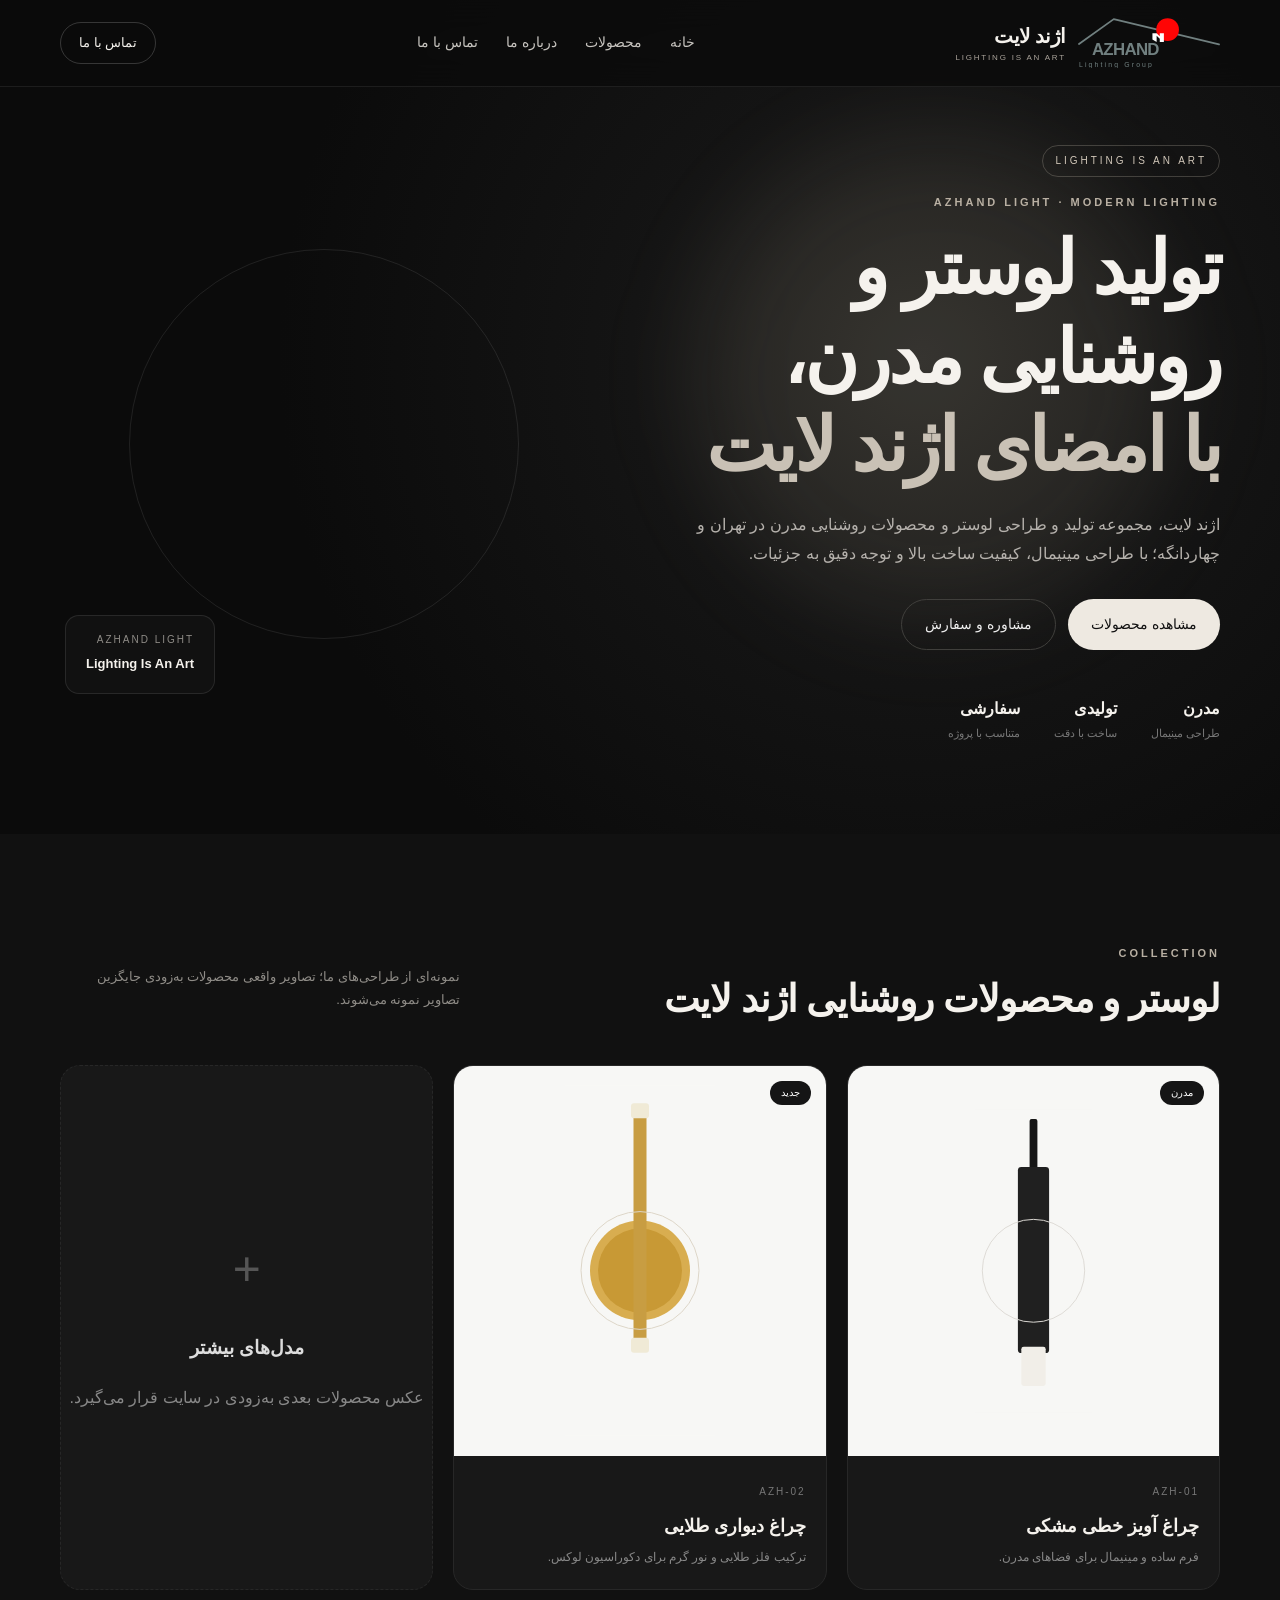
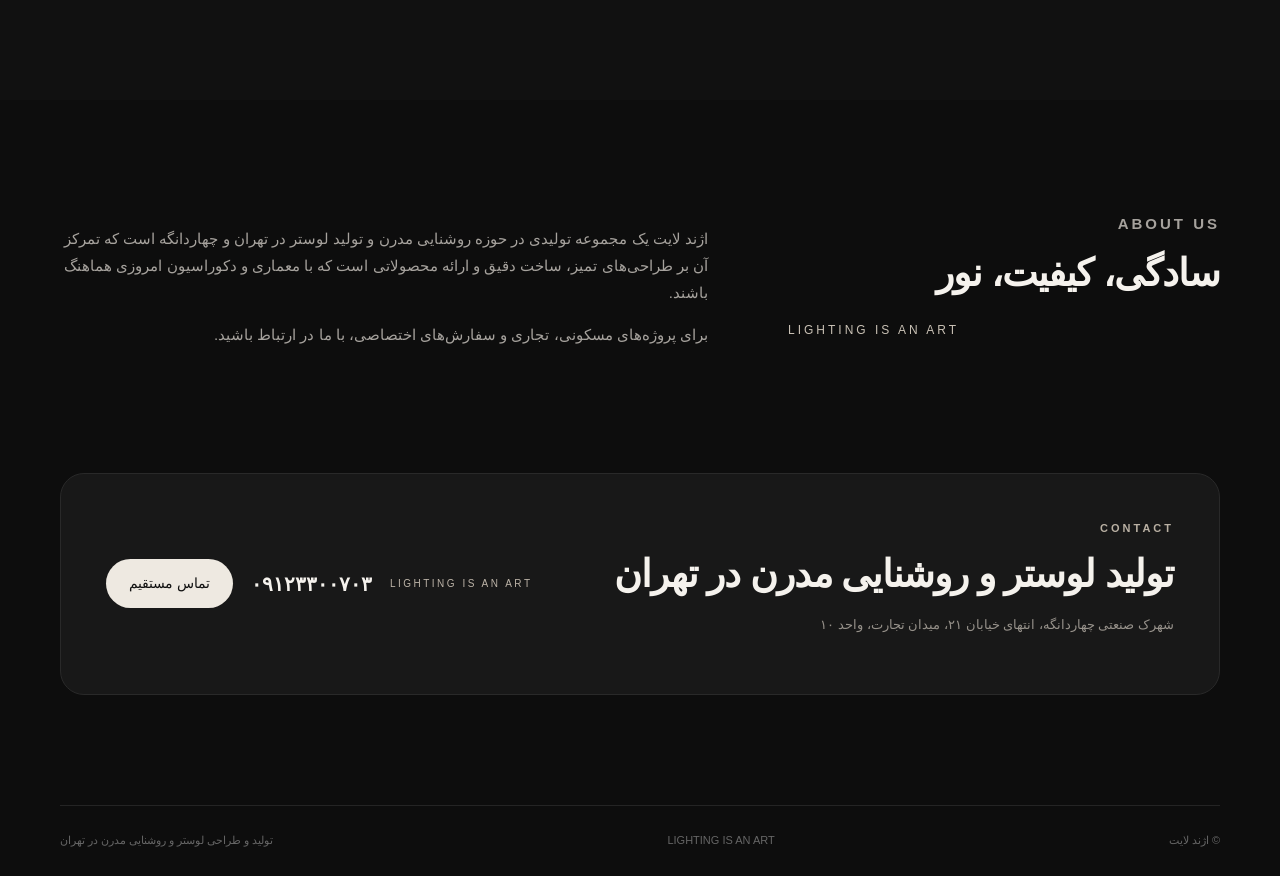
==== index.html @ 1f78172f "Fix hero video direct WebM URL" ====
<!doctype html>
<html lang="fa" dir="rtl">
<head>
<meta charset="UTF-8">
<meta name="viewport" content="width=device-width,initial-scale=1">
<title>اژند لایت | تولید لوستر و روشنایی مدرن در تهران</title>
<meta name="description" content="اژند لایت؛ تولید و طراحی لوستر، چراغ آویز، چراغ دیواری و محصولات روشنایی مدرن در تهران و چهاردانگه. LIGHTING IS AN ART.">
<meta name="author" content="Azhand Lighting Group">
<meta name="application-name" content="اژند لایت | Azhand Lighting Group">
<meta name="robots" content="index, follow, max-image-preview:large, max-snippet:-1, max-video-preview:-1">
<meta name="googlebot" content="index, follow, max-image-preview:large, max-snippet:-1, max-video-preview:-1">
<meta name="theme-color" content="#0b0b0b">
<meta name="format-detection" content="telephone=yes">
<link rel="canonical" href="https://azhandlighit.ir/">
<link rel="alternate" hreflang="fa-IR" href="https://azhandlighit.ir/">
<link rel="sitemap" type="application/xml" href="https://azhandlighit.ir/sitemap.xml">
<link rel="icon" type="image/svg+xml" href="images/azhand-light-logo.svg">
<link rel="apple-touch-icon" href="images/azhand-light-logo.svg">
<meta property="og:type" content="website">
<meta property="og:locale" content="fa_IR">
<meta property="og:site_name" content="اژند لایت | Azhand Lighting Group">
<meta property="og:title" content="اژند لایت | تولید لوستر و روشنایی مدرن در تهران">
<meta property="og:description" content="تولید و طراحی لوستر و محصولات روشنایی مدرن اژند لایت در تهران و چهاردانگه.">
<meta property="og:url" content="https://azhandlighit.ir/">
<meta property="og:image" content="https://azhandlighit.ir/images/azhand-light-logo.svg">
<meta property="og:image:alt" content="لوگوی اژند لایت | Azhand Lighting Group">
<meta name="twitter:card" content="summary">
<meta name="twitter:title" content="اژند لایت | تولید لوستر و روشنایی مدرن در تهران">
<meta name="twitter:description" content="تولید و طراحی لوستر، چراغ آویز، چراغ دیواری و محصولات روشنایی مدرن اژند لایت.">
<meta name="twitter:image" content="https://azhandlighit.ir/images/azhand-light-logo.svg">
<meta name="twitter:image:alt" content="لوگوی اژند لایت | Azhand Lighting Group">
<meta name="geo.region" content="IR-23">
<meta name="geo.placename" content="چهاردانگه، تهران">
<link rel="stylesheet" href="style.css">
<script type="application/ld+json">{"@context":"https://schema.org","@graph":[{"@type":"LocalBusiness","@id":"https://azhandlighit.ir/#business","name":"اژند لایت","alternateName":["Azhand Light","Azhand Lighting Group"],"slogan":"LIGHTING IS AN ART","url":"https://azhandlighit.ir/","logo":"https://azhandlighit.ir/images/azhand-light-logo.svg","image":"https://azhandlighit.ir/images/azhand-light-logo.svg","telephone":"+989123300703","priceRange":"$$","description":"تولید و طراحی لوستر، چراغ آویز، چراغ دیواری و محصولات روشنایی مدرن در تهران و چهاردانگه.","address":{"@type":"PostalAddress","streetAddress":"شهرک صنعتی چهاردانگه، انتهای خیابان ۲۱، میدان تجارت، واحد ۱۰","addressLocality":"چهاردانگه","addressRegion":"تهران","addressCountry":"IR"},"areaServed":[{"@type":"City","name":"تهران"},{"@type":"AdministrativeArea","name":"چهاردانگه"}],"knowsAbout":["تولید لوستر","لوستر مدرن","لوستر تهران","روشنایی مدرن","چراغ آویز","چراغ دیواری","چراغ دکوراتیو","طراحی روشنایی"],"contactPoint":{"@type":"ContactPoint","telephone":"+989123300703","contactType":"customer service","areaServed":"IR","availableLanguage":["fa","en"]}},{"@type":"WebSite","@id":"https://azhandlighit.ir/#website","url":"https://azhandlighit.ir/","name":"اژند لایت","alternateName":"Azhand Light","description":"LIGHTING IS AN ART — تولید و طراحی لوستر و روشنایی مدرن در تهران","inLanguage":"fa-IR","publisher":{"@id":"https://azhandlighit.ir/#business"}},{"@type":"WebPage","@id":"https://azhandlighit.ir/#webpage","url":"https://azhandlighit.ir/","name":"اژند لایت | تولید لوستر و روشنایی مدرن در تهران","description":"تولید و طراحی لوستر و روشنایی مدرن در تهران و چهاردانگه توسط اژند لایت.","isPartOf":{"@id":"https://azhandlighit.ir/#website"},"about":{"@id":"https://azhandlighit.ir/#business"},"inLanguage":"fa-IR"}]}</script>
</head>
<body>
<header class="site-header"><div class="container nav"><a class="brand" href="#home" aria-label="اژند لایت - Lighting Is An Art"><img src="images/azhand-light-logo.svg" alt="لوگوی رسمی اژند لایت | Azhand Lighting Group" class="brand-logo"><span class="brand-text"><strong>اژند لایت</strong><small>LIGHTING IS AN ART</small></span></a><nav><a href="#home">خانه</a><a href="#products">محصولات</a><a href="#about">درباره ما</a><a href="#contact">تماس با ما</a></nav><a class="nav-call" href="tel:09123300703">تماس با ما</a></div></header>
<main>
<section id="home" class="hero"><div class="hero-glow"></div><div class="container hero-grid"><div class="hero-copy"><div class="brand-slogan">LIGHTING IS AN ART</div><p class="eyebrow">AZHAND LIGHT · MODERN LIGHTING</p><h1>تولید لوستر و روشنایی مدرن،<br><span>با امضای اژند لایت</span></h1><p class="hero-text">اژند لایت، مجموعه تولید و طراحی لوستر و محصولات روشنایی مدرن در تهران و چهاردانگه؛ با طراحی مینیمال، کیفیت ساخت بالا و توجه دقیق به جزئیات.</p><div class="hero-actions"><a class="btn primary" href="#products">مشاهده محصولات</a><a class="btn ghost" href="#contact">مشاوره و سفارش</a></div><div class="hero-stats"><div><strong>مدرن</strong><small>طراحی مینیمال</small></div><div><strong>تولیدی</strong><small>ساخت با دقت</small></div><div><strong>سفارشی</strong><small>متناسب با پروژه</small></div></div></div><div class="hero-product"><div class="product-orbit"></div><video class="hero-video" autoplay muted loop playsinline preload="metadata" aria-label="ویدئوی معرفی اژند لایت"><source src="https://stream.vidhosting.in/videos/ceb00f51.webm" type="video/webm"><img src="images/placeholder-gold.svg" alt="نمونه چراغ دیواری طلایی اژند لایت"></video><div class="floating-card"><span>AZHAND LIGHT</span><strong>Lighting Is An Art</strong></div></div></div></section>
<section id="products" class="section products-section"><div class="container"><div class="section-head"><div><p class="eyebrow">COLLECTION</p><h2>لوستر و محصولات روشنایی اژند لایت</h2></div><p>نمونه‌ای از طراحی‌های ما؛ تصاویر واقعی محصولات به‌زودی جایگزین تصاویر نمونه می‌شوند.</p></div><div class="products-grid"><article class="product-card featured"><div class="image-wrap"><img src="images/placeholder-black.svg" alt="نمونه چراغ آویز خطی مشکی اژند لایت"><span class="tag">مدرن</span></div><div class="product-info"><span>AZH-01</span><h3>چراغ آویز خطی مشکی</h3><p>فرم ساده و مینیمال برای فضاهای مدرن.</p></div></article><article class="product-card"><div class="image-wrap"><img src="images/placeholder-gold.svg" alt="نمونه چراغ دیواری طلایی اژند لایت"><span class="tag">جدید</span></div><div class="product-info"><span>AZH-02</span><h3>چراغ دیواری طلایی</h3><p>ترکیب فلز طلایی و نور گرم برای دکوراسیون لوکس.</p></div></article><article class="product-card coming"><div class="coming-inner"><div class="plus">+</div><h3>مدل‌های بیشتر</h3><p>عکس محصولات بعدی به‌زودی در سایت قرار می‌گیرد.</p></div></article></div></div></section>
<section id="about" class="section about-section"><div class="container about-grid"><div><p class="eyebrow">ABOUT US</p><h2>سادگی، کیفیت، نور</h2><div class="about-slogan">LIGHTING IS AN ART</div></div><div><p>اژند لایت یک مجموعه تولیدی در حوزه روشنایی مدرن و تولید لوستر در تهران و چهاردانگه است که تمرکز آن بر طراحی‌های تمیز، ساخت دقیق و ارائه محصولاتی است که با معماری و دکوراسیون امروزی هماهنگ باشند.</p><p>برای پروژه‌های مسکونی، تجاری و سفارش‌های اختصاصی، با ما در ارتباط باشید.</p></div></div></section>
<section id="contact" class="section contact-section"><div class="container contact-card"><div><p class="eyebrow">CONTACT</p><h2>تولید لوستر و روشنایی مدرن در تهران</h2><p>شهرک صنعتی چهاردانگه، انتهای خیابان ۲۱، میدان تجارت، واحد ۱۰</p></div><div class="contact-actions"><span class="contact-slogan">LIGHTING IS AN ART</span><a class="phone" href="tel:09123300703">۰۹۱۲۳۳۰۰۷۰۳</a><a class="btn primary" href="tel:09123300703">تماس مستقیم</a></div></div></section>
</main><footer><div class="container footer-inner"><span>© اژند لایت</span><span>LIGHTING IS AN ART</span><span>تولید و طراحی لوستر و روشنایی مدرن در تهران</span></div></footer><script src="script.js"></script></body></html>
---- style.css ----
*{box-sizing:border-box}html{scroll-behavior:smooth}body{margin:0;background:#0b0b0b;color:#f5f2ed;font-family:Vazirmatn,Arial,sans-serif;line-height:1.8}a{color:inherit;text-decoration:none}.container{width:min(1160px,92%);margin:auto}.site-header{position:fixed;top:0;left:0;right:0;z-index:20;background:rgba(11,11,11,.84);backdrop-filter:blur(16px);border-bottom:1px solid rgba(255,255,255,.08)}.nav{height:86px;display:flex;align-items:center;justify-content:space-between;gap:24px}.brand{display:flex;align-items:center;gap:12px;min-width:240px}.brand-logo{width:142px;height:58px;object-fit:contain;opacity:1}.brand-text{display:flex;flex-direction:column;line-height:1.2}.brand-text strong{font-size:20px;font-weight:800;letter-spacing:-.5px}.brand-text small{font-size:8px;letter-spacing:1.8px;color:#aaa39a;margin-top:5px;direction:ltr}.nav nav{display:flex;gap:28px;color:#c7c4bf;font-size:14px}.nav nav a:hover{color:#fff}.nav-call{border:1px solid rgba(255,255,255,.18);padding:8px 18px;border-radius:30px;font-size:13px}.hero{min-height:760px;position:relative;overflow:hidden;padding:145px 0 90px;background:radial-gradient(circle at 72% 43%,#2a2926 0,#141414 28%,#0b0b0b 62%)}.hero-glow{position:absolute;width:480px;height:480px;border-radius:50%;right:8%;top:140px;background:rgba(202,190,169,.08);filter:blur(50px)}.hero-grid{display:grid;grid-template-columns:1.05fr .95fr;align-items:center;gap:50px;position:relative}.brand-slogan{display:inline-flex;padding:6px 12px;border:1px solid rgba(201,193,181,.25);border-radius:30px;color:#d2c8ba;font-size:10px;letter-spacing:3px;margin-bottom:16px;direction:ltr}.eyebrow{font-size:11px;letter-spacing:3px;color:#b9b0a3;margin:0 0 12px;font-weight:600}.hero h1{font-size:clamp(42px,6vw,74px);line-height:1.2;margin:0 0 20px;letter-spacing:-3px}.hero h1 span{color:#c9c1b5}.hero-text{color:#b5b1ac;max-width:590px;font-size:16px}.hero-actions{display:flex;gap:12px;margin:30px 0}.btn{display:inline-flex;align-items:center;justify-content:center;padding:12px 23px;border-radius:30px;font-size:14px;transition:.2s}.primary{background:#eee9e1;color:#111}.primary:hover{transform:translateY(-2px);background:#fff}.ghost{border:1px solid #403f3c;color:#eee}.ghost:hover{border-color:#777}.hero-stats{display:flex;gap:34px;margin-top:45px}.hero-stats div{display:flex;flex-direction:column}.hero-stats strong{font-size:16px}.hero-stats small{font-size:11px;color:#777}.hero-product{height:570px;display:flex;align-items:center;justify-content:center;position:relative}.hero-product img{height:520px;width:auto;max-width:85%;object-fit:contain;filter:drop-shadow(0 35px 35px rgba(0,0,0,.55));z-index:2}.product-orbit{position:absolute;width:390px;height:390px;border:1px solid rgba(255,255,255,.09);border-radius:50%}.floating-card{position:absolute;bottom:35px;left:5px;background:rgba(19,19,19,.82);border:1px solid rgba(255,255,255,.1);padding:15px 20px;border-radius:14px;z-index:3}.floating-card span{display:block;color:#8f8c87;font-size:10px;letter-spacing:2px}.floating-card strong{font-size:13px}.section{padding:110px 0}.products-section{background:#111}.section-head{display:flex;align-items:end;justify-content:space-between;gap:40px;margin-bottom:40px}.section-head h2,.about-section h2,.contact-section h2{font-size:38px;line-height:1.3;margin:0;letter-spacing:-1px}.section-head>p{color:#8f8c87;max-width:400px;font-size:13px}.products-grid{display:grid;grid-template-columns:repeat(3,1fr);gap:20px}.product-card{background:#181818;border:1px solid #272727;border-radius:20px;overflow:hidden;transition:.3s}.product-card:hover{transform:translateY(-5px);border-color:#414141}.image-wrap{height:390px;background:#f7f7f5;display:flex;align-items:center;justify-content:center;position:relative}.image-wrap img{height:90%;max-width:90%;object-fit:contain}.product-card:first-child .image-wrap img{height:78%}.tag{position:absolute;top:15px;right:15px;background:#151515;color:#fff;border-radius:20px;padding:3px 11px;font-size:10px}.product-info{padding:20px}.product-info>span{color:#777;font-size:10px;letter-spacing:2px}.product-info h3{margin:5px 0;font-size:18px}.product-info p{color:#888;font-size:12px;margin:0}.coming{min-height:465px;display:flex;align-items:center;justify-content:center;border-style:dashed}.coming-inner{text-align:center;color:#888}.coming-inner .plus{font-size:48px;font-weight:200;color:#555}.coming-inner h3{color:#ddd}.about-section{background:#0d0d0d}.about-grid{display:grid;grid-template-columns:.8fr 1.2fr;gap:80px}.about-grid p{color:#a6a29d;font-size:15px}.about-slogan{margin-top:22px;color:#c9c1b5;font-size:12px;letter-spacing:3px;direction:ltr}.contact-section{padding-top:0;background:#0d0d0d}.contact-card{background:#181818;border:1px solid #292929;border-radius:24px;padding:45px;display:flex;align-items:center;justify-content:space-between;gap:30px}.contact-card p:not(.eyebrow){color:#96918a;font-size:13px}.contact-actions{display:flex;align-items:center;gap:18px;flex-wrap:wrap}.contact-slogan{font-size:10px;letter-spacing:2.5px;color:#bdb4a8;direction:ltr}.phone{font-size:20px;font-weight:700;direction:ltr}.footer-inner{border-top:1px solid #242424;padding:25px 0;color:#666;font-size:11px;display:flex;justify-content:space-between;gap:18px;direction:rtl}footer{background:#0d0d0d}@media(max-width:850px){.nav nav{display:none}.nav{height:76px}.brand-logo{width:112px;height:48px}.brand-text strong{font-size:17px}.hero{padding-top:120px}.hero-grid,.about-grid{grid-template-columns:1fr}.hero-product{height:470px;order:-1}.hero-product img{height:410px}.section-head{display:block}.section-head>p{margin-top:15px}.products-grid{grid-template-columns:1fr 1fr}.contact-card{display:block}.contact-actions{margin-top:25px}}@media(max-width:560px){.brand{min-width:0;gap:7px}.brand-logo{width:88px;height:42px}.brand-text small{font-size:6px;letter-spacing:1px}.brand-text strong{font-size:15px}.nav-call{display:none}.hero h1{font-size:43px}.hero-stats{gap:16px}.hero-product{height:390px}.hero-product img{height:350px}.products-grid{grid-template-columns:1fr}.image-wrap{height:360px}.section{padding:75px 0}.contact-card{padding:28px}.section-head h2,.about-section h2,.contact-section h2{font-size:30px}.footer-inner{flex-direction:column;gap:5px}.brand-slogan{font-size:8px;letter-spacing:2px}}
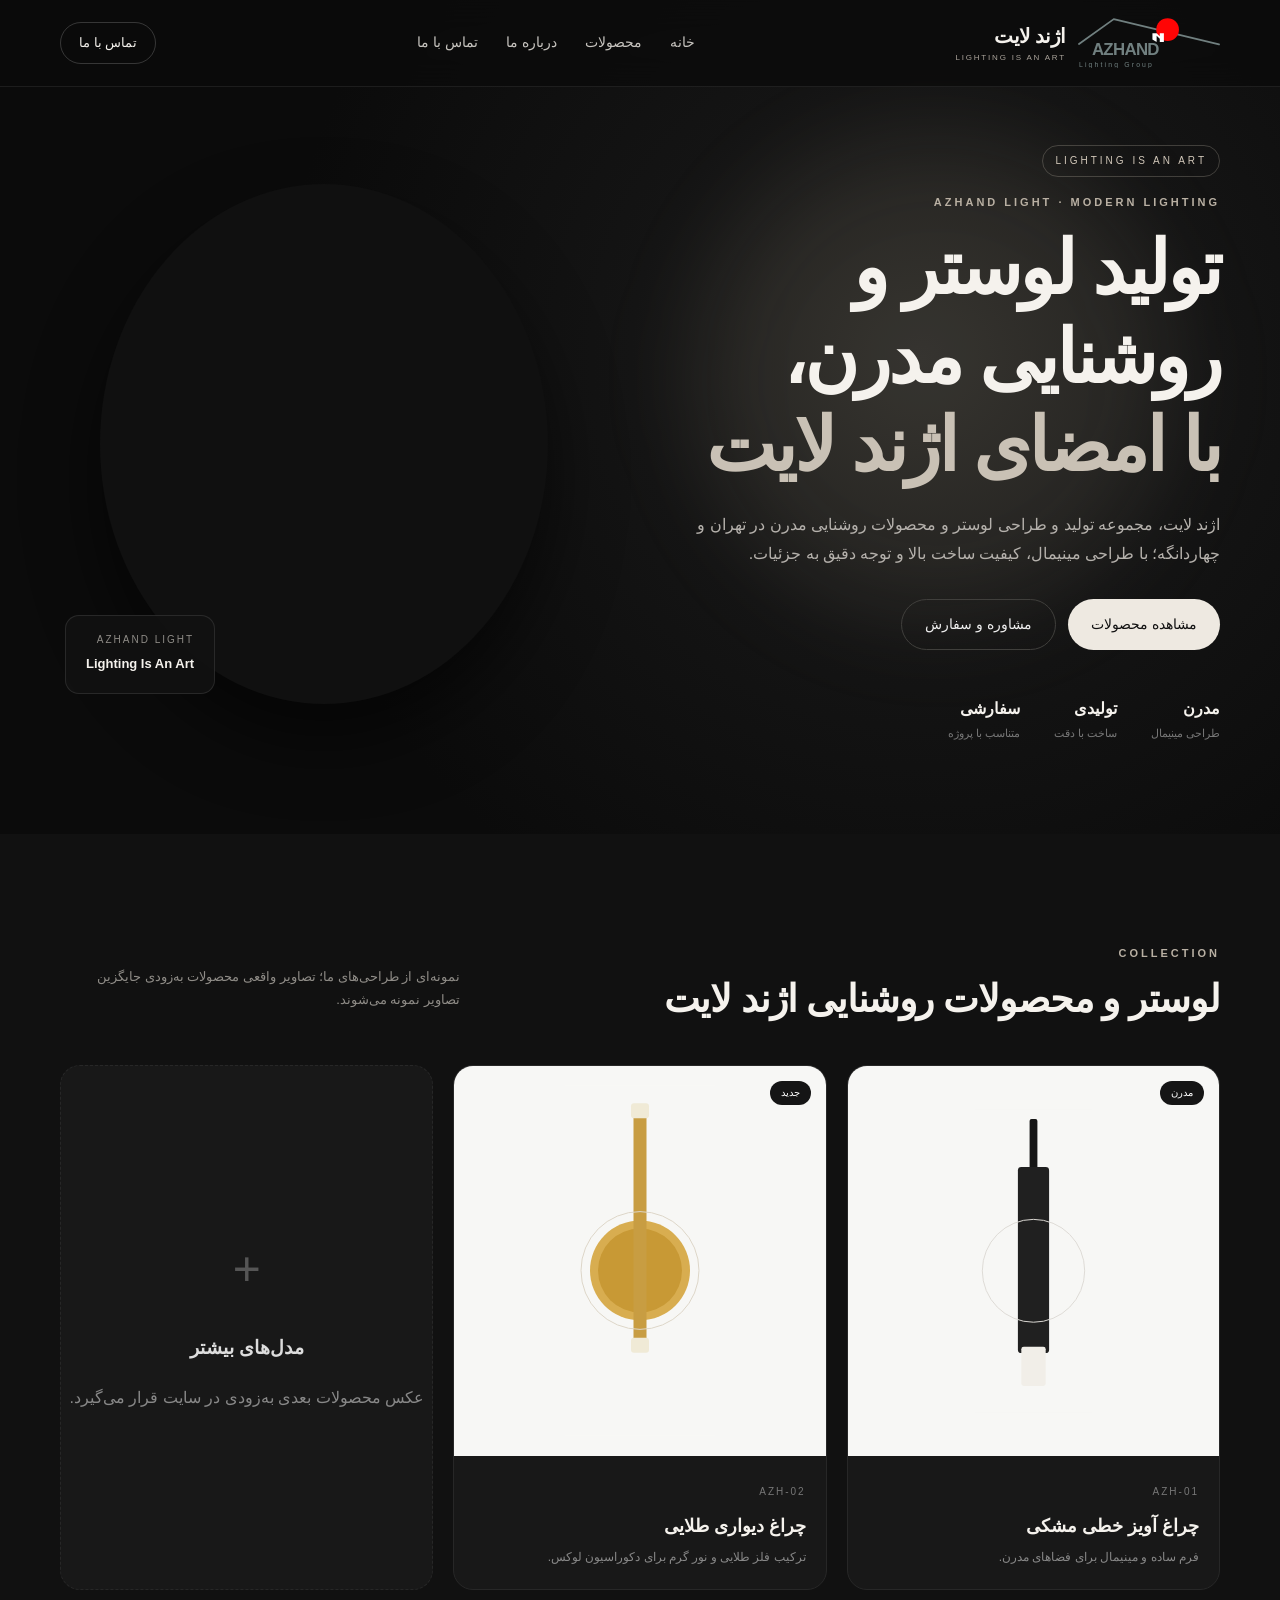
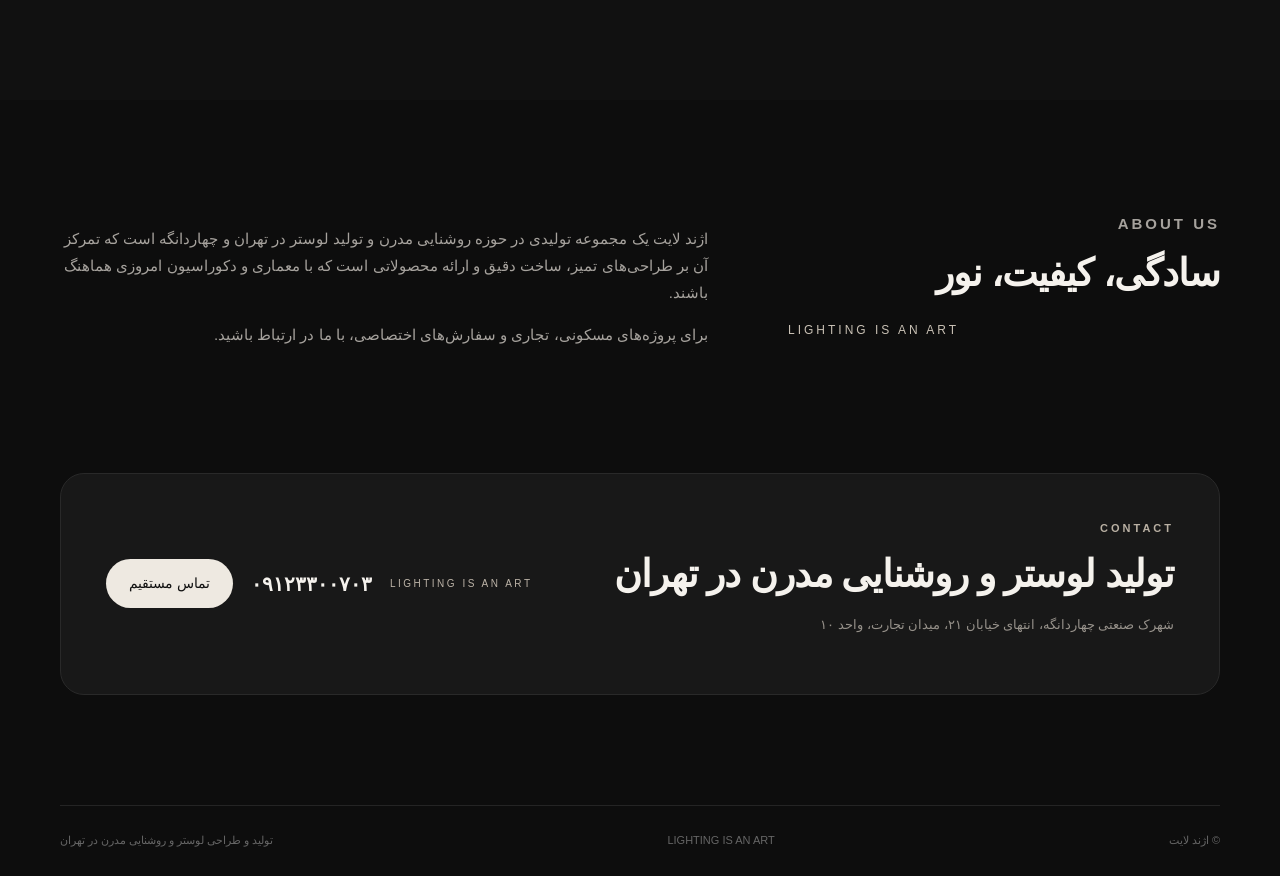
==== commit c715f43d: "Complete SEO title, local SEO metadata, and structured data improvements" ====
--- a/index.html
+++ b/index.html
@@ -32,7 +32,7 @@
 <meta name="geo.region" content="IR-23">
 <meta name="geo.placename" content="چهاردانگه، تهران">
 <link rel="stylesheet" href="style.css">
-<script type="application/ld+json">{"@context":"https://schema.org","@graph":[{"@type":"LocalBusiness","@id":"https://azhandlighit.ir/#business","name":"اژند لایت","alternateName":["Azhand Light","Azhand Lighting Group"],"slogan":"LIGHTING IS AN ART","url":"https://azhandlighit.ir/","logo":"https://azhandlighit.ir/images/azhand-light-logo.svg","image":"https://azhandlighit.ir/images/azhand-light-logo.svg","telephone":"+989123300703","priceRange":"$$","description":"تولید و طراحی لوستر، چراغ آویز، چراغ دیواری و محصولات روشنایی مدرن در تهران و چهاردانگه.","address":{"@type":"PostalAddress","streetAddress":"شهرک صنعتی چهاردانگه، انتهای خیابان ۲۱، میدان تجارت، واحد ۱۰","addressLocality":"چهاردانگه","addressRegion":"تهران","addressCountry":"IR"},"areaServed":[{"@type":"City","name":"تهران"},{"@type":"AdministrativeArea","name":"چهاردانگه"}],"knowsAbout":["تولید لوستر","لوستر مدرن","لوستر تهران","روشنایی مدرن","چراغ آویز","چراغ دیواری","چراغ دکوراتیو","طراحی روشنایی"],"contactPoint":{"@type":"ContactPoint","telephone":"+989123300703","contactType":"customer service","areaServed":"IR","availableLanguage":["fa","en"]}},{"@type":"WebSite","@id":"https://azhandlighit.ir/#website","url":"https://azhandlighit.ir/","name":"اژند لایت","alternateName":"Azhand Light","description":"LIGHTING IS AN ART — تولید و طراحی لوستر و روشنایی مدرن در تهران","inLanguage":"fa-IR","publisher":{"@id":"https://azhandlighit.ir/#business"}},{"@type":"WebPage","@id":"https://azhandlighit.ir/#webpage","url":"https://azhandlighit.ir/","name":"اژند لایت | تولید لوستر و روشنایی مدرن در تهران","description":"تولید و طراحی لوستر و روشنایی مدرن در تهران و چهاردانگه توسط اژند لایت.","isPartOf":{"@id":"https://azhandlighit.ir/#website"},"about":{"@id":"https://azhandlighit.ir/#business"},"inLanguage":"fa-IR"}]}</script>
+<script type="application/ld+json">{"@context":"https://schema.org","@graph":[{"@type":"LocalBusiness","@id":"https://azhandlighit.ir/#business","name":"اژند لایت","alternateName":["Azhand Light","Azhand Lighting Group"],"slogan":"LIGHTING IS AN ART","url":"https://azhandlighit.ir/","logo":"https://azhandlighit.ir/images/azhand-light-logo.svg","image":"https://azhandlighit.ir/images/azhand-light-logo.svg","telephone":"+989123300703","priceRange":"$$","description":"تولید و طراحی لوستر، چراغ آویز، چراغ دیواری و محصولات روشنایی مدرن در تهران و چهاردانگه.","address":{"@type":"PostalAddress","streetAddress":"شهرک صنعتی چهاردانگه، انتهای خیابان ۲۱، میدان تجارت، واحد ۱۰","addressLocality":"چهاردانگه","addressRegion":"تهران","addressCountry":"IR"},"areaServed":[{"@type":"City","name":"تهران"},{"@type":"AdministrativeArea","name":"چهاردانگه"}],"knowsAbout":["تولید لوستر","لوستر مدرن","لوستر تهران","روشنایی مدرن","چراغ آویز","چراغ دیواری","چراغ دکوراتیو","طراحی روشنایی"],"contactPoint":{"@type":"ContactPoint","telephone":"+989123300703","contactType":"customer service","areaServed":"IR","availableLanguage":["fa","en"]}},{"@type":"Organization","@id":"https://azhandlighit.ir/#organization","name":"Azhand Lighting Group","alternateName":"اژند لایت","url":"https://azhandlighit.ir/","logo":"https://azhandlighit.ir/images/azhand-light-logo.svg","telephone":"+989123300703","description":"اژند لایت؛ تولید و طراحی لوستر و روشنایی مدرن در تهران و چهاردانگه.","sameAs":[]},{"@type":"WebSite","@id":"https://azhandlighit.ir/#website","url":"https://azhandlighit.ir/","name":"اژند لایت","alternateName":"Azhand Light","description":"LIGHTING IS AN ART — تولید و طراحی لوستر و روشنایی مدرن در تهران","inLanguage":"fa-IR","publisher":{"@id":"https://azhandlighit.ir/#organization"}},{"@type":"WebPage","@id":"https://azhandlighit.ir/#webpage","url":"https://azhandlighit.ir/","name":"اژند لایت | تولید لوستر و روشنایی مدرن در تهران","description":"تولید و طراحی لوستر و روشنایی مدرن در تهران و چهاردانگه توسط اژند لایت.","isPartOf":{"@id":"https://azhandlighit.ir/#website"},"about":{"@id":"https://azhandlighit.ir/#business"},"inLanguage":"fa-IR"}]}</script>
 </head>
 <body>
 <header class="site-header"><div class="container nav"><a class="brand" href="#home" aria-label="اژند لایت - Lighting Is An Art"><img src="images/azhand-light-logo.svg" alt="لوگوی رسمی اژند لایت | Azhand Lighting Group" class="brand-logo"><span class="brand-text"><strong>اژند لایت</strong><small>LIGHTING IS AN ART</small></span></a><nav><a href="#home">خانه</a><a href="#products">محصولات</a><a href="#about">درباره ما</a><a href="#contact">تماس با ما</a></nav><a class="nav-call" href="tel:09123300703">تماس با ما</a></div></header>
--- a/style.css
+++ b/style.css
@@ -1 +1 @@
-*{box-sizing:border-box}html{scroll-behavior:smooth}body{margin:0;background:#0b0b0b;color:#f5f2ed;font-family:Vazirmatn,Arial,sans-serif;line-height:1.8}a{color:inherit;text-decoration:none}.container{width:min(1160px,92%);margin:auto}.site-header{position:fixed;top:0;left:0;right:0;z-index:20;background:rgba(11,11,11,.84);backdrop-filter:blur(16px);border-bottom:1px solid rgba(255,255,255,.08)}.nav{height:86px;display:flex;align-items:center;justify-content:space-between;gap:24px}.brand{display:flex;align-items:center;gap:12px;min-width:240px}.brand-logo{width:142px;height:58px;object-fit:contain;opacity:1}.brand-text{display:flex;flex-direction:column;line-height:1.2}.brand-text strong{font-size:20px;font-weight:800;letter-spacing:-.5px}.brand-text small{font-size:8px;letter-spacing:1.8px;color:#aaa39a;margin-top:5px;direction:ltr}.nav nav{display:flex;gap:28px;color:#c7c4bf;font-size:14px}.nav nav a:hover{color:#fff}.nav-call{border:1px solid rgba(255,255,255,.18);padding:8px 18px;border-radius:30px;font-size:13px}.hero{min-height:760px;position:relative;overflow:hidden;padding:145px 0 90px;background:radial-gradient(circle at 72% 43%,#2a2926 0,#141414 28%,#0b0b0b 62%)}.hero-glow{position:absolute;width:480px;height:480px;border-radius:50%;right:8%;top:140px;background:rgba(202,190,169,.08);filter:blur(50px)}.hero-grid{display:grid;grid-template-columns:1.05fr .95fr;align-items:center;gap:50px;position:relative}.brand-slogan{display:inline-flex;padding:6px 12px;border:1px solid rgba(201,193,181,.25);border-radius:30px;color:#d2c8ba;font-size:10px;letter-spacing:3px;margin-bottom:16px;direction:ltr}.eyebrow{font-size:11px;letter-spacing:3px;color:#b9b0a3;margin:0 0 12px;font-weight:600}.hero h1{font-size:clamp(42px,6vw,74px);line-height:1.2;margin:0 0 20px;letter-spacing:-3px}.hero h1 span{color:#c9c1b5}.hero-text{color:#b5b1ac;max-width:590px;font-size:16px}.hero-actions{display:flex;gap:12px;margin:30px 0}.btn{display:inline-flex;align-items:center;justify-content:center;padding:12px 23px;border-radius:30px;font-size:14px;transition:.2s}.primary{background:#eee9e1;color:#111}.primary:hover{transform:translateY(-2px);background:#fff}.ghost{border:1px solid #403f3c;color:#eee}.ghost:hover{border-color:#777}.hero-stats{display:flex;gap:34px;margin-top:45px}.hero-stats div{display:flex;flex-direction:column}.hero-stats strong{font-size:16px}.hero-stats small{font-size:11px;color:#777}.hero-product{height:570px;display:flex;align-items:center;justify-content:center;position:relative}.hero-product img{height:520px;width:auto;max-width:85%;object-fit:contain;filter:drop-shadow(0 35px 35px rgba(0,0,0,.55));z-index:2}.product-orbit{position:absolute;width:390px;height:390px;border:1px solid rgba(255,255,255,.09);border-radius:50%}.floating-card{position:absolute;bottom:35px;left:5px;background:rgba(19,19,19,.82);border:1px solid rgba(255,255,255,.1);padding:15px 20px;border-radius:14px;z-index:3}.floating-card span{display:block;color:#8f8c87;font-size:10px;letter-spacing:2px}.floating-card strong{font-size:13px}.section{padding:110px 0}.products-section{background:#111}.section-head{display:flex;align-items:end;justify-content:space-between;gap:40px;margin-bottom:40px}.section-head h2,.about-section h2,.contact-section h2{font-size:38px;line-height:1.3;margin:0;letter-spacing:-1px}.section-head>p{color:#8f8c87;max-width:400px;font-size:13px}.products-grid{display:grid;grid-template-columns:repeat(3,1fr);gap:20px}.product-card{background:#181818;border:1px solid #272727;border-radius:20px;overflow:hidden;transition:.3s}.product-card:hover{transform:translateY(-5px);border-color:#414141}.image-wrap{height:390px;background:#f7f7f5;display:flex;align-items:center;justify-content:center;position:relative}.image-wrap img{height:90%;max-width:90%;object-fit:contain}.product-card:first-child .image-wrap img{height:78%}.tag{position:absolute;top:15px;right:15px;background:#151515;color:#fff;border-radius:20px;padding:3px 11px;font-size:10px}.product-info{padding:20px}.product-info>span{color:#777;font-size:10px;letter-spacing:2px}.product-info h3{margin:5px 0;font-size:18px}.product-info p{color:#888;font-size:12px;margin:0}.coming{min-height:465px;display:flex;align-items:center;justify-content:center;border-style:dashed}.coming-inner{text-align:center;color:#888}.coming-inner .plus{font-size:48px;font-weight:200;color:#555}.coming-inner h3{color:#ddd}.about-section{background:#0d0d0d}.about-grid{display:grid;grid-template-columns:.8fr 1.2fr;gap:80px}.about-grid p{color:#a6a29d;font-size:15px}.about-slogan{margin-top:22px;color:#c9c1b5;font-size:12px;letter-spacing:3px;direction:ltr}.contact-section{padding-top:0;background:#0d0d0d}.contact-card{background:#181818;border:1px solid #292929;border-radius:24px;padding:45px;display:flex;align-items:center;justify-content:space-between;gap:30px}.contact-card p:not(.eyebrow){color:#96918a;font-size:13px}.contact-actions{display:flex;align-items:center;gap:18px;flex-wrap:wrap}.contact-slogan{font-size:10px;letter-spacing:2.5px;color:#bdb4a8;direction:ltr}.phone{font-size:20px;font-weight:700;direction:ltr}.footer-inner{border-top:1px solid #242424;padding:25px 0;color:#666;font-size:11px;display:flex;justify-content:space-between;gap:18px;direction:rtl}footer{background:#0d0d0d}@media(max-width:850px){.nav nav{display:none}.nav{height:76px}.brand-logo{width:112px;height:48px}.brand-text strong{font-size:17px}.hero{padding-top:120px}.hero-grid,.about-grid{grid-template-columns:1fr}.hero-product{height:470px;order:-1}.hero-product img{height:410px}.section-head{display:block}.section-head>p{margin-top:15px}.products-grid{grid-template-columns:1fr 1fr}.contact-card{display:block}.contact-actions{margin-top:25px}}@media(max-width:560px){.brand{min-width:0;gap:7px}.brand-logo{width:88px;height:42px}.brand-text small{font-size:6px;letter-spacing:1px}.brand-text strong{font-size:15px}.nav-call{display:none}.hero h1{font-size:43px}.hero-stats{gap:16px}.hero-product{height:390px}.hero-product img{height:350px}.products-grid{grid-template-columns:1fr}.image-wrap{height:360px}.section{padding:75px 0}.contact-card{padding:28px}.section-head h2,.about-section h2,.contact-section h2{font-size:30px}.footer-inner{flex-direction:column;gap:5px}.brand-slogan{font-size:8px;letter-spacing:2px}}+*{box-sizing:border-box}html{scroll-behavior:smooth}body{margin:0;background:#0b0b0b;color:#f5f2ed;font-family:Vazirmatn,Arial,sans-serif;line-height:1.8}a{color:inherit;text-decoration:none}.container{width:min(1160px,92%);margin:auto}.site-header{position:fixed;top:0;left:0;right:0;z-index:20;background:rgba(11,11,11,.84);backdrop-filter:blur(16px);border-bottom:1px solid rgba(255,255,255,.08)}.nav{height:86px;display:flex;align-items:center;justify-content:space-between;gap:24px}.brand{display:flex;align-items:center;gap:12px;min-width:240px}.brand-logo{width:142px;height:58px;object-fit:contain;opacity:1}.brand-text{display:flex;flex-direction:column;line-height:1.2}.brand-text strong{font-size:20px;font-weight:800;letter-spacing:-.5px}.brand-text small{font-size:8px;letter-spacing:1.8px;color:#aaa39a;margin-top:5px;direction:ltr}.nav nav{display:flex;gap:28px;color:#c7c4bf;font-size:14px}.nav nav a:hover{color:#fff}.nav-call{border:1px solid rgba(255,255,255,.18);padding:8px 18px;border-radius:30px;font-size:13px}.hero{min-height:760px;position:relative;overflow:hidden;padding:145px 0 90px;background:radial-gradient(circle at 72% 43%,#2a2926 0,#141414 28%,#0b0b0b 62%)}.hero-glow{position:absolute;width:480px;height:480px;border-radius:50%;right:8%;top:140px;background:rgba(202,190,169,.08);filter:blur(50px)}.hero-grid{display:grid;grid-template-columns:1.05fr .95fr;align-items:center;gap:50px;position:relative}.brand-slogan{display:inline-flex;padding:6px 12px;border:1px solid rgba(201,193,181,.25);border-radius:30px;color:#d2c8ba;font-size:10px;letter-spacing:3px;margin-bottom:16px;direction:ltr}.eyebrow{font-size:11px;letter-spacing:3px;color:#b9b0a3;margin:0 0 12px;font-weight:600}.hero h1{font-size:clamp(42px,6vw,74px);line-height:1.2;margin:0 0 20px;letter-spacing:-3px}.hero h1 span{color:#c9c1b5}.hero-text{color:#b5b1ac;max-width:590px;font-size:16px}.hero-actions{display:flex;gap:12px;margin:30px 0}.btn{display:inline-flex;align-items:center;justify-content:center;padding:12px 23px;border-radius:30px;font-size:14px;transition:.2s}.primary{background:#eee9e1;color:#111}.primary:hover{transform:translateY(-2px);background:#fff}.ghost{border:1px solid #403f3c;color:#eee}.ghost:hover{border-color:#777}.hero-stats{display:flex;gap:34px;margin-top:45px}.hero-stats div{display:flex;flex-direction:column}.hero-stats strong{font-size:16px}.hero-stats small{font-size:11px;color:#777}.hero-product{height:570px;display:flex;align-items:center;justify-content:center;position:relative}.hero-product img,.hero-product .hero-video{height:520px;width:520px;max-width:85%;object-fit:cover;border-radius:50%;display:block;filter:drop-shadow(0 35px 35px rgba(0,0,0,.55));z-index:2;background:#101010}.hero-product .hero-video{aspect-ratio:1/1}.product-orbit{position:absolute;width:390px;height:390px;border:1px solid rgba(255,255,255,.09);border-radius:50%;z-index:1}.floating-card{position:absolute;bottom:35px;left:5px;background:rgba(19,19,19,.82);border:1px solid rgba(255,255,255,.1);padding:15px 20px;border-radius:14px;z-index:3}.floating-card span{display:block;color:#8f8c87;font-size:10px;letter-spacing:2px}.floating-card strong{font-size:13px}.section{padding:110px 0}.products-section{background:#111}.section-head{display:flex;align-items:end;justify-content:space-between;gap:40px;margin-bottom:40px}.section-head h2,.about-section h2,.contact-section h2{font-size:38px;line-height:1.3;margin:0;letter-spacing:-1px}.section-head>p{color:#8f8c87;max-width:400px;font-size:13px}.products-grid{display:grid;grid-template-columns:repeat(3,1fr);gap:20px}.product-card{background:#181818;border:1px solid #272727;border-radius:20px;overflow:hidden;transition:.3s}.product-card:hover{transform:translateY(-5px);border-color:#414141}.image-wrap{height:390px;background:#f7f7f5;display:flex;align-items:center;justify-content:center;position:relative}.image-wrap img{height:90%;max-width:90%;object-fit:contain}.product-card:first-child .image-wrap img{height:78%}.tag{position:absolute;top:15px;right:15px;background:#151515;color:#fff;border-radius:20px;padding:3px 11px;font-size:10px}.product-info{padding:20px}.product-info>span{color:#777;font-size:10px;letter-spacing:2px}.product-info h3{margin:5px 0;font-size:18px}.product-info p{color:#888;font-size:12px;margin:0}.coming{min-height:465px;display:flex;align-items:center;justify-content:center;border-style:dashed}.coming-inner{text-align:center;color:#888}.coming-inner .plus{font-size:48px;font-weight:200;color:#555}.coming-inner h3{color:#ddd}.about-section{background:#0d0d0d}.about-grid{display:grid;grid-template-columns:.8fr 1.2fr;gap:80px}.about-grid p{color:#a6a29d;font-size:15px}.about-slogan{margin-top:22px;color:#c9c1b5;font-size:12px;letter-spacing:3px;direction:ltr}.contact-section{padding-top:0;background:#0d0d0d}.contact-card{background:#181818;border:1px solid #292929;border-radius:24px;padding:45px;display:flex;align-items:center;justify-content:space-between;gap:30px}.contact-card p:not(.eyebrow){color:#96918a;font-size:13px}.contact-actions{display:flex;align-items:center;gap:18px;flex-wrap:wrap}.contact-slogan{font-size:10px;letter-spacing:2.5px;color:#bdb4a8;direction:ltr}.phone{font-size:20px;font-weight:700;direction:ltr}.footer-inner{border-top:1px solid #242424;padding:25px 0;color:#666;font-size:11px;display:flex;justify-content:space-between;gap:18px;direction:rtl}footer{background:#0d0d0d}@media(max-width:850px){.nav nav{display:none}.nav{height:76px}.brand-logo{width:112px;height:48px}.brand-text strong{font-size:17px}.hero{padding-top:120px}.hero-grid,.about-grid{grid-template-columns:1fr}.hero-product{height:470px;order:-1}.hero-product img,.hero-product .hero-video{height:410px;width:410px;max-width:82%;}.products-grid{grid-template-columns:1fr 1fr}.section-head{display:block}.section-head>p{margin-top:15px}.contact-card{display:block}.contact-actions{margin-top:25px}}@media(max-width:560px){.brand{min-width:0;gap:7px}.brand-logo{width:88px;height:42px}.brand-text small{font-size:6px;letter-spacing:1px}.brand-text strong{font-size:15px}.nav-call{display:none}.hero h1{font-size:43px}.hero-stats{gap:16px}.hero-product{height:390px}.hero-product img,.hero-product .hero-video{height:350px;width:350px;max-width:88%;}.products-grid{grid-template-columns:1fr}.image-wrap{height:360px}.section{padding:75px 0}.contact-card{padding:28px}.section-head h2,.about-section h2,.contact-section h2{font-size:30px}.footer-inner{flex-direction:column;gap:5px}.brand-slogan{font-size:8px;letter-spacing:2px}}
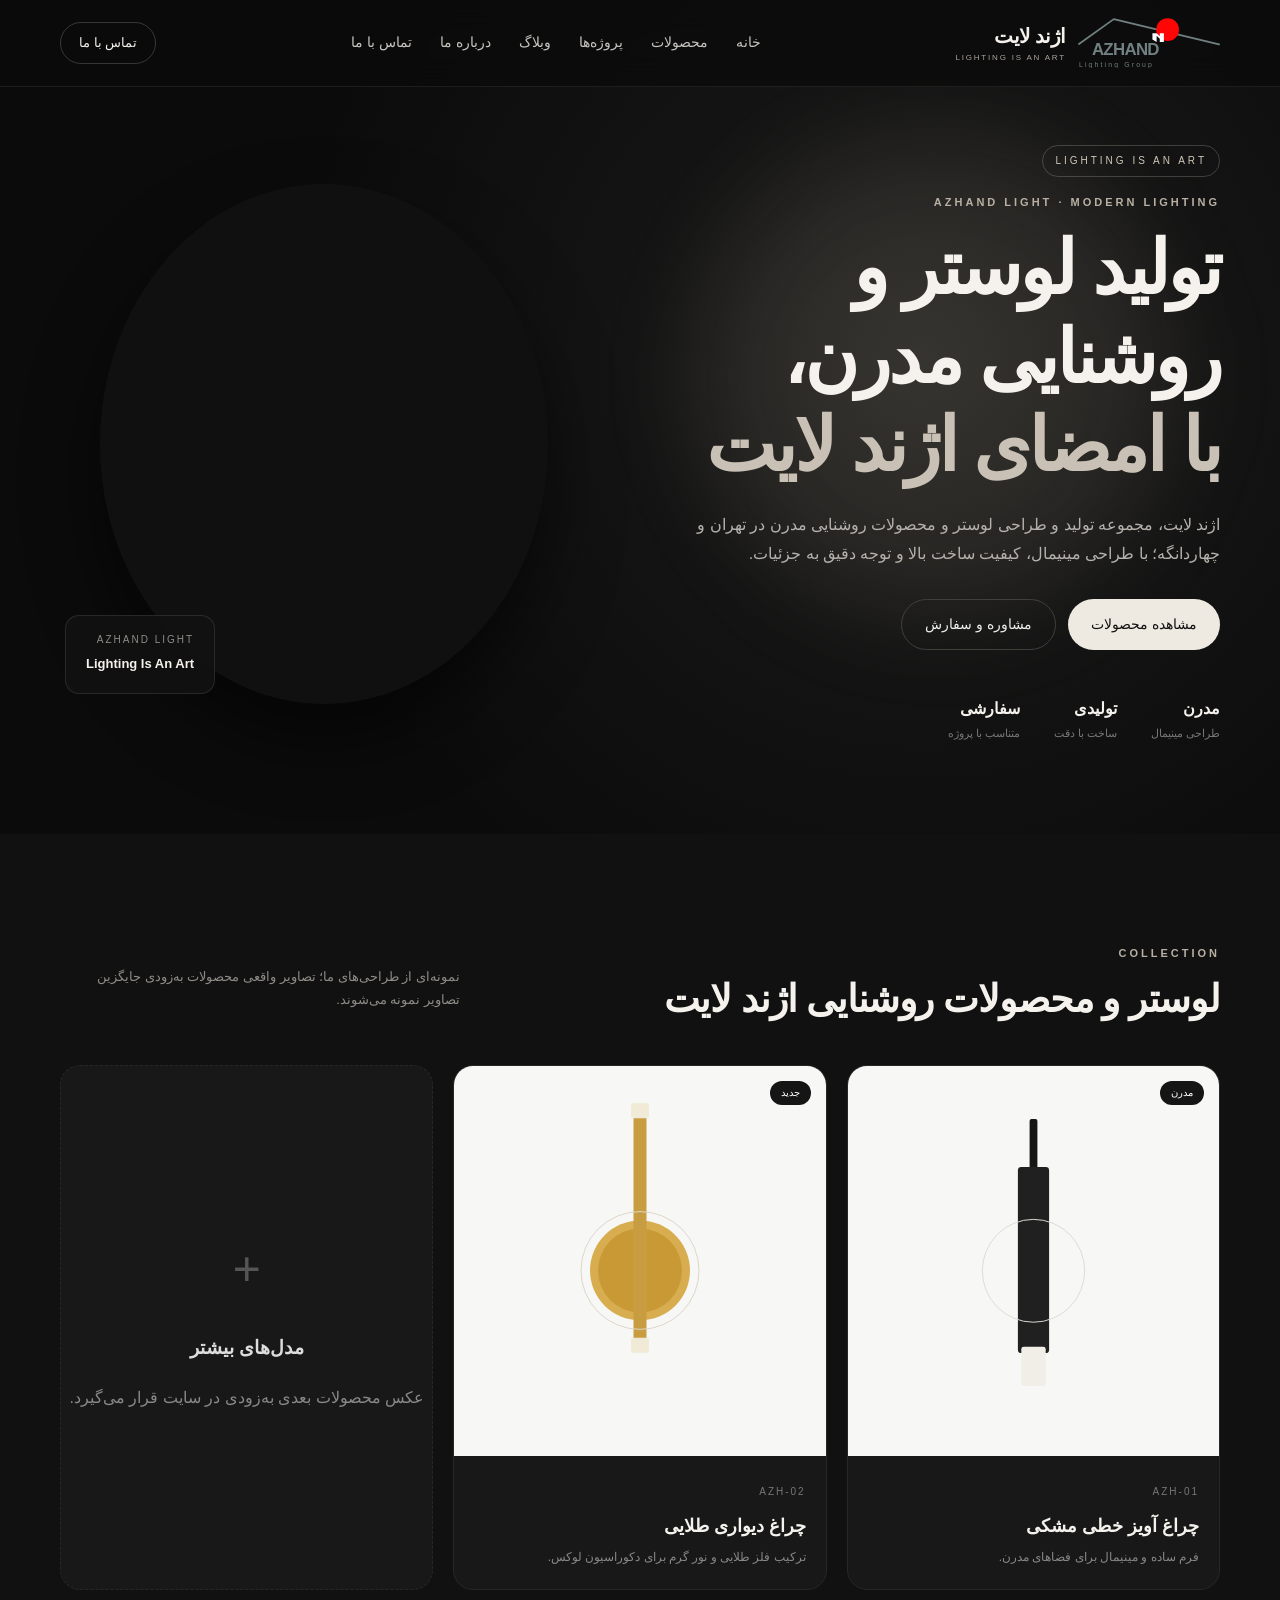
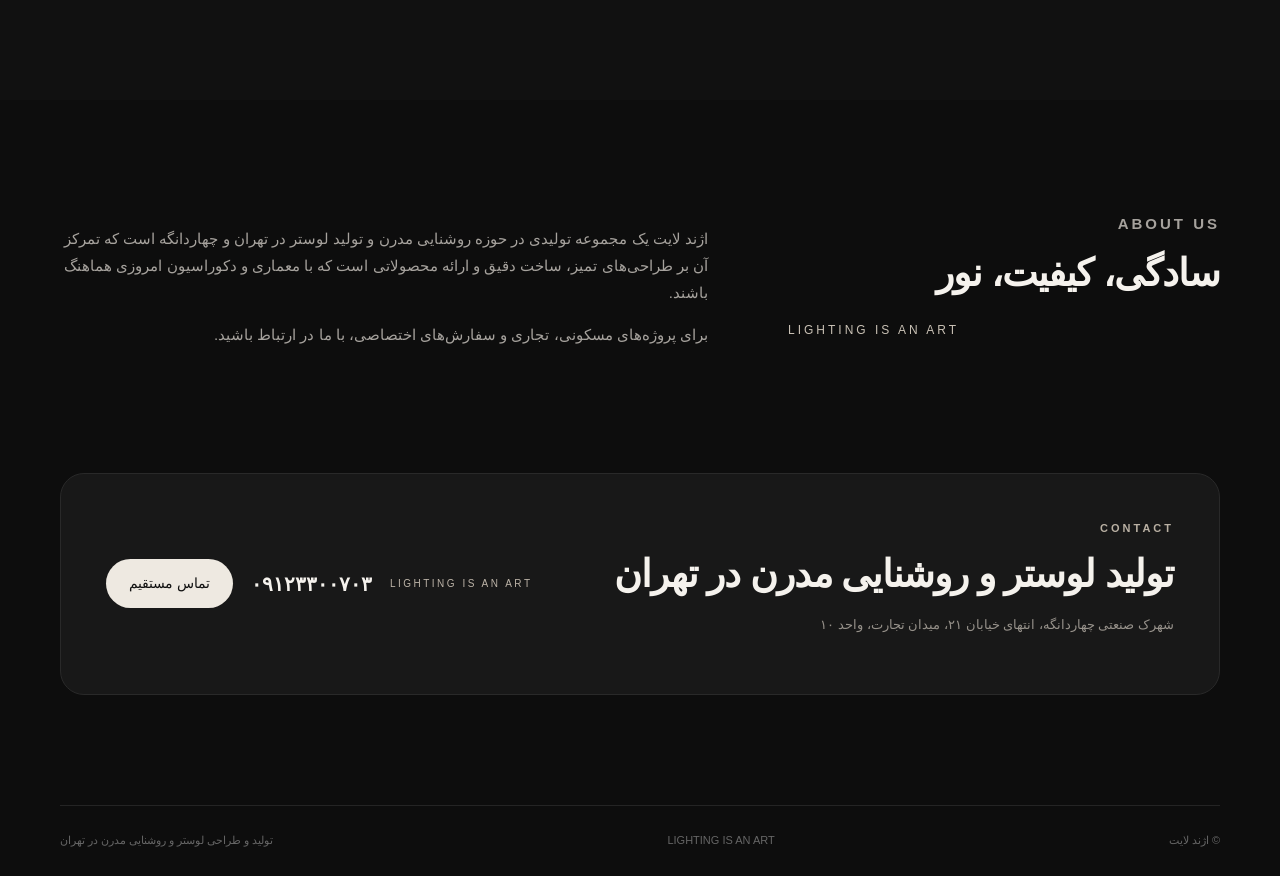
==== commit f8c401ff: "Add projects and magazine links to main navigation" ====
--- a/index.html
+++ b/index.html
@@ -1,43 +1,20 @@
 <!doctype html>
 <html lang="fa" dir="rtl">
 <head>
-<meta charset="UTF-8">
-<meta name="viewport" content="width=device-width,initial-scale=1">
+<meta charset="UTF-8"><meta name="viewport" content="width=device-width,initial-scale=1">
 <title>اژند لایت | تولید لوستر و روشنایی مدرن در تهران</title>
 <meta name="description" content="اژند لایت؛ تولید و طراحی لوستر، چراغ آویز، چراغ دیواری و محصولات روشنایی مدرن در تهران و چهاردانگه. LIGHTING IS AN ART.">
-<meta name="author" content="Azhand Lighting Group">
-<meta name="application-name" content="اژند لایت | Azhand Lighting Group">
-<meta name="robots" content="index, follow, max-image-preview:large, max-snippet:-1, max-video-preview:-1">
-<meta name="googlebot" content="index, follow, max-image-preview:large, max-snippet:-1, max-video-preview:-1">
-<meta name="theme-color" content="#0b0b0b">
-<meta name="format-detection" content="telephone=yes">
-<link rel="canonical" href="https://azhandlighit.ir/">
-<link rel="alternate" hreflang="fa-IR" href="https://azhandlighit.ir/">
-<link rel="sitemap" type="application/xml" href="https://azhandlighit.ir/sitemap.xml">
-<link rel="icon" type="image/svg+xml" href="images/azhand-light-logo.svg">
-<link rel="apple-touch-icon" href="images/azhand-light-logo.svg">
-<meta property="og:type" content="website">
-<meta property="og:locale" content="fa_IR">
-<meta property="og:site_name" content="اژند لایت | Azhand Lighting Group">
-<meta property="og:title" content="اژند لایت | تولید لوستر و روشنایی مدرن در تهران">
-<meta property="og:description" content="تولید و طراحی لوستر و محصولات روشنایی مدرن اژند لایت در تهران و چهاردانگه.">
-<meta property="og:url" content="https://azhandlighit.ir/">
-<meta property="og:image" content="https://azhandlighit.ir/images/azhand-light-logo.svg">
-<meta property="og:image:alt" content="لوگوی اژند لایت | Azhand Lighting Group">
-<meta name="twitter:card" content="summary">
-<meta name="twitter:title" content="اژند لایت | تولید لوستر و روشنایی مدرن در تهران">
-<meta name="twitter:description" content="تولید و طراحی لوستر، چراغ آویز، چراغ دیواری و محصولات روشنایی مدرن اژند لایت.">
-<meta name="twitter:image" content="https://azhandlighit.ir/images/azhand-light-logo.svg">
-<meta name="twitter:image:alt" content="لوگوی اژند لایت | Azhand Lighting Group">
-<meta name="geo.region" content="IR-23">
-<meta name="geo.placename" content="چهاردانگه، تهران">
-<link rel="stylesheet" href="style.css">
-<script type="application/ld+json">{"@context":"https://schema.org","@graph":[{"@type":"LocalBusiness","@id":"https://azhandlighit.ir/#business","name":"اژند لایت","alternateName":["Azhand Light","Azhand Lighting Group"],"slogan":"LIGHTING IS AN ART","url":"https://azhandlighit.ir/","logo":"https://azhandlighit.ir/images/azhand-light-logo.svg","image":"https://azhandlighit.ir/images/azhand-light-logo.svg","telephone":"+989123300703","priceRange":"$$","description":"تولید و طراحی لوستر، چراغ آویز، چراغ دیواری و محصولات روشنایی مدرن در تهران و چهاردانگه.","address":{"@type":"PostalAddress","streetAddress":"شهرک صنعتی چهاردانگه، انتهای خیابان ۲۱، میدان تجارت، واحد ۱۰","addressLocality":"چهاردانگه","addressRegion":"تهران","addressCountry":"IR"},"areaServed":[{"@type":"City","name":"تهران"},{"@type":"AdministrativeArea","name":"چهاردانگه"}],"knowsAbout":["تولید لوستر","لوستر مدرن","لوستر تهران","روشنایی مدرن","چراغ آویز","چراغ دیواری","چراغ دکوراتیو","طراحی روشنایی"],"contactPoint":{"@type":"ContactPoint","telephone":"+989123300703","contactType":"customer service","areaServed":"IR","availableLanguage":["fa","en"]}},{"@type":"Organization","@id":"https://azhandlighit.ir/#organization","name":"Azhand Lighting Group","alternateName":"اژند لایت","url":"https://azhandlighit.ir/","logo":"https://azhandlighit.ir/images/azhand-light-logo.svg","telephone":"+989123300703","description":"اژند لایت؛ تولید و طراحی لوستر و روشنایی مدرن در تهران و چهاردانگه.","sameAs":[]},{"@type":"WebSite","@id":"https://azhandlighit.ir/#website","url":"https://azhandlighit.ir/","name":"اژند لایت","alternateName":"Azhand Light","description":"LIGHTING IS AN ART — تولید و طراحی لوستر و روشنایی مدرن در تهران","inLanguage":"fa-IR","publisher":{"@id":"https://azhandlighit.ir/#organization"}},{"@type":"WebPage","@id":"https://azhandlighit.ir/#webpage","url":"https://azhandlighit.ir/","name":"اژند لایت | تولید لوستر و روشنایی مدرن در تهران","description":"تولید و طراحی لوستر و روشنایی مدرن در تهران و چهاردانگه توسط اژند لایت.","isPartOf":{"@id":"https://azhandlighit.ir/#website"},"about":{"@id":"https://azhandlighit.ir/#business"},"inLanguage":"fa-IR"}]}</script>
-</head>
-<body>
-<header class="site-header"><div class="container nav"><a class="brand" href="#home" aria-label="اژند لایت - Lighting Is An Art"><img src="images/azhand-light-logo.svg" alt="لوگوی رسمی اژند لایت | Azhand Lighting Group" class="brand-logo"><span class="brand-text"><strong>اژند لایت</strong><small>LIGHTING IS AN ART</small></span></a><nav><a href="#home">خانه</a><a href="#products">محصولات</a><a href="#about">درباره ما</a><a href="#contact">تماس با ما</a></nav><a class="nav-call" href="tel:09123300703">تماس با ما</a></div></header>
-<main>
-<section id="home" class="hero"><div class="hero-glow"></div><div class="container hero-grid"><div class="hero-copy"><div class="brand-slogan">LIGHTING IS AN ART</div><p class="eyebrow">AZHAND LIGHT · MODERN LIGHTING</p><h1>تولید لوستر و روشنایی مدرن،<br><span>با امضای اژند لایت</span></h1><p class="hero-text">اژند لایت، مجموعه تولید و طراحی لوستر و محصولات روشنایی مدرن در تهران و چهاردانگه؛ با طراحی مینیمال، کیفیت ساخت بالا و توجه دقیق به جزئیات.</p><div class="hero-actions"><a class="btn primary" href="#products">مشاهده محصولات</a><a class="btn ghost" href="#contact">مشاوره و سفارش</a></div><div class="hero-stats"><div><strong>مدرن</strong><small>طراحی مینیمال</small></div><div><strong>تولیدی</strong><small>ساخت با دقت</small></div><div><strong>سفارشی</strong><small>متناسب با پروژه</small></div></div></div><div class="hero-product"><div class="product-orbit"></div><video class="hero-video" autoplay muted loop playsinline preload="metadata" aria-label="ویدئوی معرفی اژند لایت"><source src="https://stream.vidhosting.in/videos/ceb00f51.webm" type="video/webm"><img src="images/placeholder-gold.svg" alt="نمونه چراغ دیواری طلایی اژند لایت"></video><div class="floating-card"><span>AZHAND LIGHT</span><strong>Lighting Is An Art</strong></div></div></div></section>
+<meta name="author" content="Azhand Lighting Group"><meta name="application-name" content="اژند لایت | Azhand Lighting Group">
+<meta name="robots" content="index, follow, max-image-preview:large, max-snippet:-1, max-video-preview:-1"><meta name="googlebot" content="index, follow, max-image-preview:large, max-snippet:-1, max-video-preview:-1">
+<meta name="theme-color" content="#0b0b0b"><meta name="format-detection" content="telephone=yes">
+<link rel="canonical" href="https://azhandlighit.ir/"><link rel="alternate" hreflang="fa-IR" href="https://azhandlighit.ir/"><link rel="sitemap" type="application/xml" href="https://azhandlighit.ir/sitemap.xml">
+<link rel="icon" type="image/svg+xml" href="images/azhand-light-logo.svg"><link rel="apple-touch-icon" href="images/azhand-light-logo.svg"><link rel="stylesheet" href="style.css">
+<meta property="og:type" content="website"><meta property="og:locale" content="fa_IR"><meta property="og:site_name" content="اژند لایت | Azhand Lighting Group"><meta property="og:title" content="اژند لایت | تولید لوستر و روشنایی مدرن در تهران"><meta property="og:description" content="تولید و طراحی لوستر و محصولات روشنایی مدرن اژند لایت در تهران و چهاردانگه."><meta property="og:url" content="https://azhandlighit.ir/"><meta property="og:image" content="https://azhandlighit.ir/images/azhand-light-logo.svg"><meta property="og:image:alt" content="لوگوی اژند لایت | Azhand Lighting Group"><meta name="twitter:card" content="summary"><meta name="twitter:title" content="اژند لایت | تولید لوستر و روشنایی مدرن در تهران"><meta name="twitter:description" content="تولید و طراحی لوستر، چراغ آویز، چراغ دیواری و محصولات روشنایی مدرن اژند لایت."><meta name="twitter:image" content="https://azhandlighit.ir/images/azhand-light-logo.svg">
+<meta name="geo.region" content="IR-23"><meta name="geo.placename" content="چهاردانگه، تهران">
+<script type="application/ld+json">{"@context":"https://schema.org","@graph":[{"@type":"LocalBusiness","@id":"https://azhandlighit.ir/#business","name":"اژند لایت","alternateName":["Azhand Light","Azhand Lighting Group"],"slogan":"LIGHTING IS AN ART","url":"https://azhandlighit.ir/","logo":"https://azhandlighit.ir/images/azhand-light-logo.svg","image":"https://azhandlighit.ir/images/azhand-light-logo.svg","telephone":"+989123300703","priceRange":"$$","description":"تولید و طراحی لوستر، چراغ آویز، چراغ دیواری و محصولات روشنایی مدرن در تهران و چهاردانگه.","address":{"@type":"PostalAddress","streetAddress":"شهرک صنعتی چهاردانگه، انتهای خیابان ۲۱، میدان تجارت، واحد ۱۰","addressLocality":"چهاردانگه","addressRegion":"تهران","addressCountry":"IR"},"areaServed":[{"@type":"City","name":"تهران"},{"@type":"AdministrativeArea","name":"چهاردانگه"}],"knowsAbout":["تولید لوستر","لوستر مدرن","لوستر تهران","روشنایی مدرن","چراغ آویز","چراغ دیواری","چراغ دکوراتیو","طراحی روشنایی"]},{"@type":"Organization","@id":"https://azhandlighit.ir/#organization","name":"Azhand Lighting Group","alternateName":"اژند لایت","url":"https://azhandlighit.ir/","logo":"https://azhandlighit.ir/images/azhand-light-logo.svg"},{"@type":"WebSite","@id":"https://azhandlighit.ir/#website","url":"https://azhandlighit.ir/","name":"اژند لایت","alternateName":"Azhand Light","description":"LIGHTING IS AN ART — تولید و طراحی لوستر و روشنایی مدرن در تهران","inLanguage":"fa-IR","publisher":{"@id":"https://azhandlighit.ir/#organization"}}]}</script>
+</head><body>
+<header class="site-header"><div class="container nav"><a class="brand" href="#home" aria-label="اژند لایت - Lighting Is An Art"><img src="images/azhand-light-logo.svg" alt="لوگوی رسمی اژند لایت | Azhand Lighting Group" class="brand-logo"><span class="brand-text"><strong>اژند لایت</strong><small>LIGHTING IS AN ART</small></span></a><nav aria-label="منوی اصلی"><a href="#home">خانه</a><a href="#products">محصولات</a><a href="projects/">پروژه‌ها</a><a href="magazine/">وبلاگ</a><a href="#about">درباره ما</a><a href="#contact">تماس با ما</a></nav><a class="nav-call" href="tel:09123300703">تماس با ما</a></div></header>
+<main><section id="home" class="hero"><div class="hero-glow"></div><div class="container hero-grid"><div class="hero-copy"><div class="brand-slogan">LIGHTING IS AN ART</div><p class="eyebrow">AZHAND LIGHT · MODERN LIGHTING</p><h1>تولید لوستر و روشنایی مدرن،<br><span>با امضای اژند لایت</span></h1><p class="hero-text">اژند لایت، مجموعه تولید و طراحی لوستر و محصولات روشنایی مدرن در تهران و چهاردانگه؛ با طراحی مینیمال، کیفیت ساخت بالا و توجه دقیق به جزئیات.</p><div class="hero-actions"><a class="btn primary" href="#products">مشاهده محصولات</a><a class="btn ghost" href="#contact">مشاوره و سفارش</a></div><div class="hero-stats"><div><strong>مدرن</strong><small>طراحی مینیمال</small></div><div><strong>تولیدی</strong><small>ساخت با دقت</small></div><div><strong>سفارشی</strong><small>متناسب با پروژه</small></div></div></div><div class="hero-product"><div class="product-orbit"></div><video class="hero-video" autoplay muted loop playsinline preload="metadata" aria-label="ویدئوی معرفی اژند لایت"><source src="https://stream.vidhosting.in/videos/ceb00f51.webm" type="video/webm"><img src="images/placeholder-gold.svg" alt="نمونه چراغ دیواری طلایی اژند لایت"></video><div class="floating-card"><span>AZHAND LIGHT</span><strong>Lighting Is An Art</strong></div></div></div></section>
 <section id="products" class="section products-section"><div class="container"><div class="section-head"><div><p class="eyebrow">COLLECTION</p><h2>لوستر و محصولات روشنایی اژند لایت</h2></div><p>نمونه‌ای از طراحی‌های ما؛ تصاویر واقعی محصولات به‌زودی جایگزین تصاویر نمونه می‌شوند.</p></div><div class="products-grid"><article class="product-card featured"><div class="image-wrap"><img src="images/placeholder-black.svg" alt="نمونه چراغ آویز خطی مشکی اژند لایت"><span class="tag">مدرن</span></div><div class="product-info"><span>AZH-01</span><h3>چراغ آویز خطی مشکی</h3><p>فرم ساده و مینیمال برای فضاهای مدرن.</p></div></article><article class="product-card"><div class="image-wrap"><img src="images/placeholder-gold.svg" alt="نمونه چراغ دیواری طلایی اژند لایت"><span class="tag">جدید</span></div><div class="product-info"><span>AZH-02</span><h3>چراغ دیواری طلایی</h3><p>ترکیب فلز طلایی و نور گرم برای دکوراسیون لوکس.</p></div></article><article class="product-card coming"><div class="coming-inner"><div class="plus">+</div><h3>مدل‌های بیشتر</h3><p>عکس محصولات بعدی به‌زودی در سایت قرار می‌گیرد.</p></div></article></div></div></section>
 <section id="about" class="section about-section"><div class="container about-grid"><div><p class="eyebrow">ABOUT US</p><h2>سادگی، کیفیت، نور</h2><div class="about-slogan">LIGHTING IS AN ART</div></div><div><p>اژند لایت یک مجموعه تولیدی در حوزه روشنایی مدرن و تولید لوستر در تهران و چهاردانگه است که تمرکز آن بر طراحی‌های تمیز، ساخت دقیق و ارائه محصولاتی است که با معماری و دکوراسیون امروزی هماهنگ باشند.</p><p>برای پروژه‌های مسکونی، تجاری و سفارش‌های اختصاصی، با ما در ارتباط باشید.</p></div></div></section>
 <section id="contact" class="section contact-section"><div class="container contact-card"><div><p class="eyebrow">CONTACT</p><h2>تولید لوستر و روشنایی مدرن در تهران</h2><p>شهرک صنعتی چهاردانگه، انتهای خیابان ۲۱، میدان تجارت، واحد ۱۰</p></div><div class="contact-actions"><span class="contact-slogan">LIGHTING IS AN ART</span><a class="phone" href="tel:09123300703">۰۹۱۲۳۳۰۰۷۰۳</a><a class="btn primary" href="tel:09123300703">تماس مستقیم</a></div></div></section>
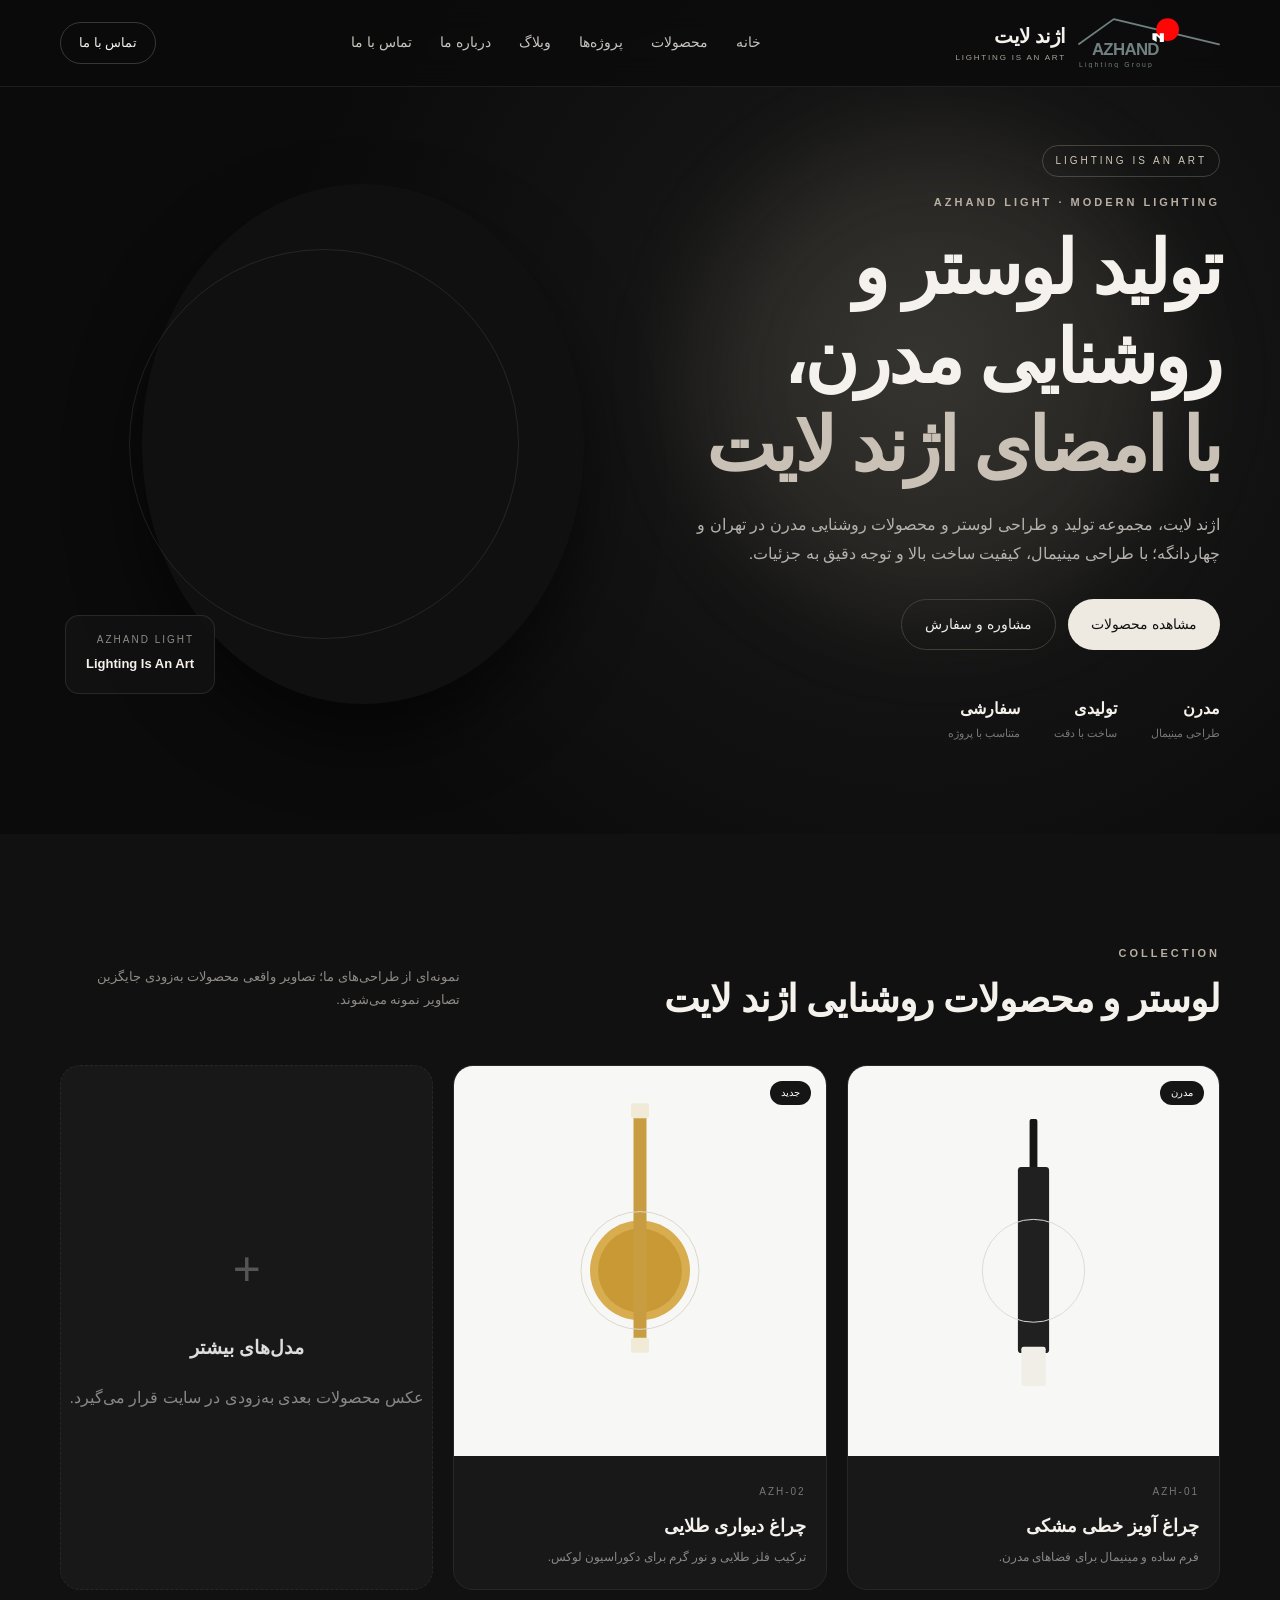
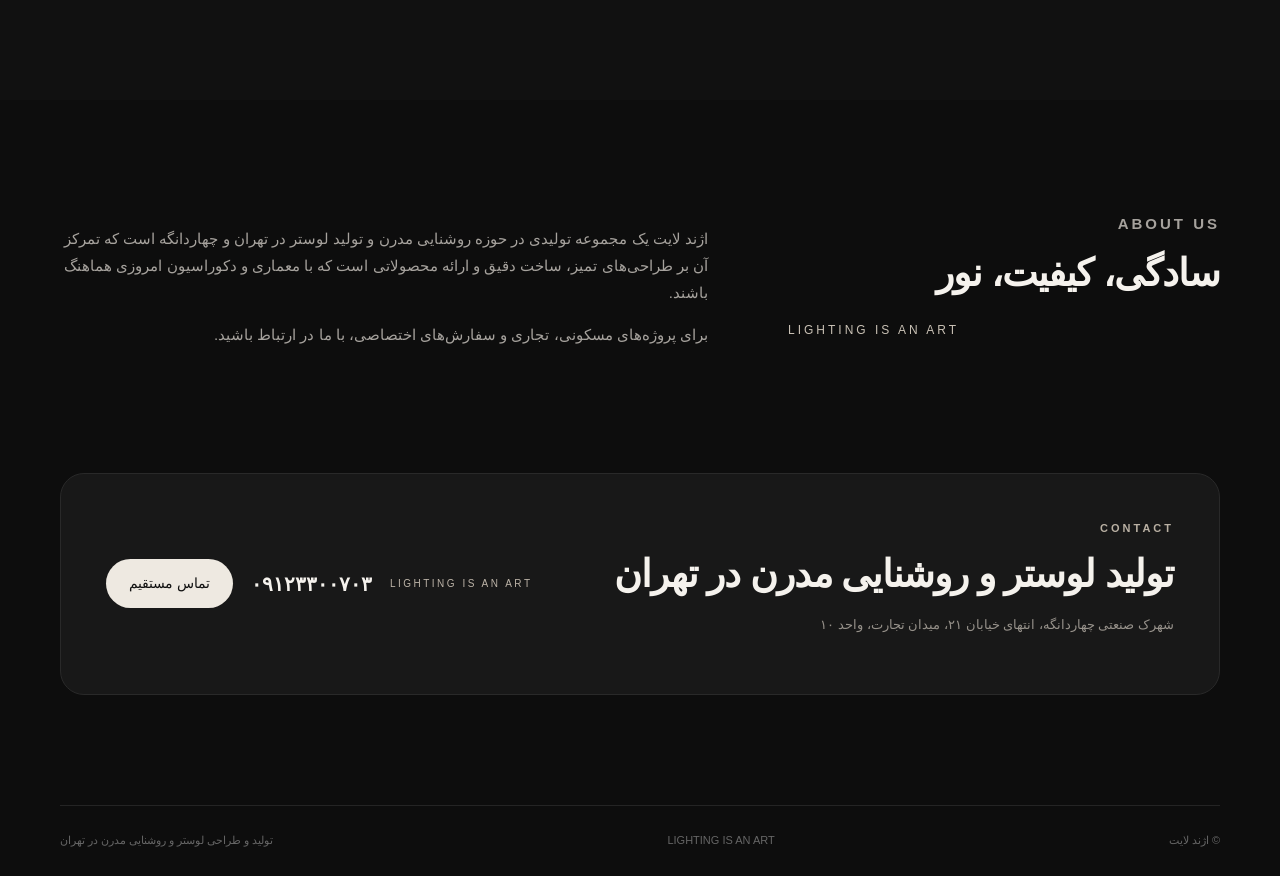
==== commit 11651f39: "Make hero video square and clickable" ====
--- a/index.html
+++ b/index.html
@@ -1,21 +1 @@
-<!doctype html>
-<html lang="fa" dir="rtl">
-<head>
-<meta charset="UTF-8"><meta name="viewport" content="width=device-width,initial-scale=1">
-<title>اژند لایت | تولید لوستر و روشنایی مدرن در تهران</title>
-<meta name="description" content="اژند لایت؛ تولید و طراحی لوستر، چراغ آویز، چراغ دیواری و محصولات روشنایی مدرن در تهران و چهاردانگه. LIGHTING IS AN ART.">
-<meta name="author" content="Azhand Lighting Group"><meta name="application-name" content="اژند لایت | Azhand Lighting Group">
-<meta name="robots" content="index, follow, max-image-preview:large, max-snippet:-1, max-video-preview:-1"><meta name="googlebot" content="index, follow, max-image-preview:large, max-snippet:-1, max-video-preview:-1">
-<meta name="theme-color" content="#0b0b0b"><meta name="format-detection" content="telephone=yes">
-<link rel="canonical" href="https://azhandlighit.ir/"><link rel="alternate" hreflang="fa-IR" href="https://azhandlighit.ir/"><link rel="sitemap" type="application/xml" href="https://azhandlighit.ir/sitemap.xml">
-<link rel="icon" type="image/svg+xml" href="images/azhand-light-logo.svg"><link rel="apple-touch-icon" href="images/azhand-light-logo.svg"><link rel="stylesheet" href="style.css">
-<meta property="og:type" content="website"><meta property="og:locale" content="fa_IR"><meta property="og:site_name" content="اژند لایت | Azhand Lighting Group"><meta property="og:title" content="اژند لایت | تولید لوستر و روشنایی مدرن در تهران"><meta property="og:description" content="تولید و طراحی لوستر و محصولات روشنایی مدرن اژند لایت در تهران و چهاردانگه."><meta property="og:url" content="https://azhandlighit.ir/"><meta property="og:image" content="https://azhandlighit.ir/images/azhand-light-logo.svg"><meta property="og:image:alt" content="لوگوی اژند لایت | Azhand Lighting Group"><meta name="twitter:card" content="summary"><meta name="twitter:title" content="اژند لایت | تولید لوستر و روشنایی مدرن در تهران"><meta name="twitter:description" content="تولید و طراحی لوستر، چراغ آویز، چراغ دیواری و محصولات روشنایی مدرن اژند لایت."><meta name="twitter:image" content="https://azhandlighit.ir/images/azhand-light-logo.svg">
-<meta name="geo.region" content="IR-23"><meta name="geo.placename" content="چهاردانگه، تهران">
-<script type="application/ld+json">{"@context":"https://schema.org","@graph":[{"@type":"LocalBusiness","@id":"https://azhandlighit.ir/#business","name":"اژند لایت","alternateName":["Azhand Light","Azhand Lighting Group"],"slogan":"LIGHTING IS AN ART","url":"https://azhandlighit.ir/","logo":"https://azhandlighit.ir/images/azhand-light-logo.svg","image":"https://azhandlighit.ir/images/azhand-light-logo.svg","telephone":"+989123300703","priceRange":"$$","description":"تولید و طراحی لوستر، چراغ آویز، چراغ دیواری و محصولات روشنایی مدرن در تهران و چهاردانگه.","address":{"@type":"PostalAddress","streetAddress":"شهرک صنعتی چهاردانگه، انتهای خیابان ۲۱، میدان تجارت، واحد ۱۰","addressLocality":"چهاردانگه","addressRegion":"تهران","addressCountry":"IR"},"areaServed":[{"@type":"City","name":"تهران"},{"@type":"AdministrativeArea","name":"چهاردانگه"}],"knowsAbout":["تولید لوستر","لوستر مدرن","لوستر تهران","روشنایی مدرن","چراغ آویز","چراغ دیواری","چراغ دکوراتیو","طراحی روشنایی"]},{"@type":"Organization","@id":"https://azhandlighit.ir/#organization","name":"Azhand Lighting Group","alternateName":"اژند لایت","url":"https://azhandlighit.ir/","logo":"https://azhandlighit.ir/images/azhand-light-logo.svg"},{"@type":"WebSite","@id":"https://azhandlighit.ir/#website","url":"https://azhandlighit.ir/","name":"اژند لایت","alternateName":"Azhand Light","description":"LIGHTING IS AN ART — تولید و طراحی لوستر و روشنایی مدرن در تهران","inLanguage":"fa-IR","publisher":{"@id":"https://azhandlighit.ir/#organization"}}]}</script>
-</head><body>
-<header class="site-header"><div class="container nav"><a class="brand" href="#home" aria-label="اژند لایت - Lighting Is An Art"><img src="images/azhand-light-logo.svg" alt="لوگوی رسمی اژند لایت | Azhand Lighting Group" class="brand-logo"><span class="brand-text"><strong>اژند لایت</strong><small>LIGHTING IS AN ART</small></span></a><nav aria-label="منوی اصلی"><a href="#home">خانه</a><a href="#products">محصولات</a><a href="projects/">پروژه‌ها</a><a href="magazine/">وبلاگ</a><a href="#about">درباره ما</a><a href="#contact">تماس با ما</a></nav><a class="nav-call" href="tel:09123300703">تماس با ما</a></div></header>
-<main><section id="home" class="hero"><div class="hero-glow"></div><div class="container hero-grid"><div class="hero-copy"><div class="brand-slogan">LIGHTING IS AN ART</div><p class="eyebrow">AZHAND LIGHT · MODERN LIGHTING</p><h1>تولید لوستر و روشنایی مدرن،<br><span>با امضای اژند لایت</span></h1><p class="hero-text">اژند لایت، مجموعه تولید و طراحی لوستر و محصولات روشنایی مدرن در تهران و چهاردانگه؛ با طراحی مینیمال، کیفیت ساخت بالا و توجه دقیق به جزئیات.</p><div class="hero-actions"><a class="btn primary" href="#products">مشاهده محصولات</a><a class="btn ghost" href="#contact">مشاوره و سفارش</a></div><div class="hero-stats"><div><strong>مدرن</strong><small>طراحی مینیمال</small></div><div><strong>تولیدی</strong><small>ساخت با دقت</small></div><div><strong>سفارشی</strong><small>متناسب با پروژه</small></div></div></div><div class="hero-product"><div class="product-orbit"></div><video class="hero-video" autoplay muted loop playsinline preload="metadata" aria-label="ویدئوی معرفی اژند لایت"><source src="https://stream.vidhosting.in/videos/ceb00f51.webm" type="video/webm"><img src="images/placeholder-gold.svg" alt="نمونه چراغ دیواری طلایی اژند لایت"></video><div class="floating-card"><span>AZHAND LIGHT</span><strong>Lighting Is An Art</strong></div></div></div></section>
-<section id="products" class="section products-section"><div class="container"><div class="section-head"><div><p class="eyebrow">COLLECTION</p><h2>لوستر و محصولات روشنایی اژند لایت</h2></div><p>نمونه‌ای از طراحی‌های ما؛ تصاویر واقعی محصولات به‌زودی جایگزین تصاویر نمونه می‌شوند.</p></div><div class="products-grid"><article class="product-card featured"><div class="image-wrap"><img src="images/placeholder-black.svg" alt="نمونه چراغ آویز خطی مشکی اژند لایت"><span class="tag">مدرن</span></div><div class="product-info"><span>AZH-01</span><h3>چراغ آویز خطی مشکی</h3><p>فرم ساده و مینیمال برای فضاهای مدرن.</p></div></article><article class="product-card"><div class="image-wrap"><img src="images/placeholder-gold.svg" alt="نمونه چراغ دیواری طلایی اژند لایت"><span class="tag">جدید</span></div><div class="product-info"><span>AZH-02</span><h3>چراغ دیواری طلایی</h3><p>ترکیب فلز طلایی و نور گرم برای دکوراسیون لوکس.</p></div></article><article class="product-card coming"><div class="coming-inner"><div class="plus">+</div><h3>مدل‌های بیشتر</h3><p>عکس محصولات بعدی به‌زودی در سایت قرار می‌گیرد.</p></div></article></div></div></section>
-<section id="about" class="section about-section"><div class="container about-grid"><div><p class="eyebrow">ABOUT US</p><h2>سادگی، کیفیت، نور</h2><div class="about-slogan">LIGHTING IS AN ART</div></div><div><p>اژند لایت یک مجموعه تولیدی در حوزه روشنایی مدرن و تولید لوستر در تهران و چهاردانگه است که تمرکز آن بر طراحی‌های تمیز، ساخت دقیق و ارائه محصولاتی است که با معماری و دکوراسیون امروزی هماهنگ باشند.</p><p>برای پروژه‌های مسکونی، تجاری و سفارش‌های اختصاصی، با ما در ارتباط باشید.</p></div></div></section>
-<section id="contact" class="section contact-section"><div class="container contact-card"><div><p class="eyebrow">CONTACT</p><h2>تولید لوستر و روشنایی مدرن در تهران</h2><p>شهرک صنعتی چهاردانگه، انتهای خیابان ۲۱، میدان تجارت، واحد ۱۰</p></div><div class="contact-actions"><span class="contact-slogan">LIGHTING IS AN ART</span><a class="phone" href="tel:09123300703">۰۹۱۲۳۳۰۰۷۰۳</a><a class="btn primary" href="tel:09123300703">تماس مستقیم</a></div></div></section>
-</main><footer><div class="container footer-inner"><span>© اژند لایت</span><span>LIGHTING IS AN ART</span><span>تولید و طراحی لوستر و روشنایی مدرن در تهران</span></div></footer><script src="script.js"></script></body></html>+<!doctype html><html lang="fa" dir="rtl"><head><meta charset="UTF-8"><meta name="viewport" content="width=device-width,initial-scale=1"><title>اژند لایت | تولید لوستر و روشنایی مدرن در تهران</title><meta name="description" content="اژند لایت؛ تولید و طراحی لوستر، چراغ آویز، چراغ دیواری و محصولات روشنایی مدرن در تهران و چهاردانگه. LIGHTING IS AN ART."><meta name="author" content="Azhand Lighting Group"><meta name="application-name" content="اژند لایت | Azhand Lighting Group"><meta name="robots" content="index, follow, max-image-preview:large, max-snippet:-1, max-video-preview:-1"><meta name="googlebot" content="index, follow, max-image-preview:large, max-snippet:-1, max-video-preview:-1"><meta name="theme-color" content="#0b0b0b"><meta name="format-detection" content="telephone=yes"><link rel="canonical" href="https://azhandlighit.ir/"><link rel="alternate" hreflang="fa-IR" href="https://azhandlighit.ir/"><link rel="sitemap" type="application/xml" href="https://azhandlighit.ir/sitemap.xml"><link rel="icon" type="image/svg+xml" href="images/azhand-light-logo.svg"><link rel="apple-touch-icon" href="images/azhand-light-logo.svg"><link rel="stylesheet" href="style.css"><meta property="og:type" content="website"><meta property="og:locale" content="fa_IR"><meta property="og:site_name" content="اژند لایت | Azhand Lighting Group"><meta property="og:title" content="اژند لایت | تولید لوستر و روشنایی مدرن در تهران"><meta property="og:description" content="تولید و طراحی لوستر و محصولات روشنایی مدرن اژند لایت در تهران و چهاردانگه."><meta property="og:url" content="https://azhandlighit.ir/"><meta property="og:image" content="https://azhandlighit.ir/images/azhand-light-logo.svg"><meta property="og:image:alt" content="لوگوی اژند لایت | Azhand Lighting Group"><meta name="twitter:card" content="summary"><meta name="twitter:title" content="اژند لایت | تولید لوستر و روشنایی مدرن در تهران"><meta name="twitter:description" content="تولید و طراحی لوستر، چراغ آویز، چراغ دیواری و محصولات روشنایی مدرن اژند لایت."><meta name="twitter:image" content="https://azhandlighit.ir/images/azhand-light-logo.svg"><meta name="geo.region" content="IR-23"><meta name="geo.placename" content="چهاردانگه، تهران"><script type="application/ld+json">{"@context":"https://schema.org","@graph":[{"@type":"LocalBusiness","@id":"https://azhandlighit.ir/#business","name":"اژند لایت","alternateName":["Azhand Light","Azhand Lighting Group"],"slogan":"LIGHTING IS AN ART","url":"https://azhandlighit.ir/","logo":"https://azhandlighit.ir/images/azhand-light-logo.svg","image":"https://azhandlighit.ir/images/azhand-light-logo.svg","telephone":"+989123300703","priceRange":"$$","description":"تولید و طراحی لوستر، چراغ آویز، چراغ دیواری و محصولات روشنایی مدرن در تهران و چهاردانگه.","address":{"@type":"PostalAddress","streetAddress":"شهرک صنعتی چهاردانگه، انتهای خیابان ۲۱، میدان تجارت، واحد ۱۰","addressLocality":"چهاردانگه","addressRegion":"تهران","addressCountry":"IR"},"areaServed":[{"@type":"City","name":"تهران"},{"@type":"AdministrativeArea","name":"چهاردانگه"}],"knowsAbout":["تولید لوستر","لوستر مدرن","لوستر تهران","روشنایی مدرن","چراغ آویز","چراغ دیواری","چراغ دکوراتیو","طراحی روشنایی"]},{"@type":"Organization","@id":"https://azhandlighit.ir/#organization","name":"Azhand Lighting Group","alternateName":"اژند لایت","url":"https://azhandlighit.ir/","logo":"https://azhandlighit.ir/images/azhand-light-logo.svg"},{"@type":"WebSite","@id":"https://azhandlighit.ir/#website","url":"https://azhandlighit.ir/","name":"اژند لایت","alternateName":"Azhand Light","description":"LIGHTING IS AN ART — تولید و طراحی لوستر و روشنایی مدرن در تهران","inLanguage":"fa-IR","publisher":{"@id":"https://azhandlighit.ir/#organization"}}]}</script></head><body><header class="site-header"><div class="container nav"><a class="brand" href="/" aria-label="اژند لایت - Lighting Is An Art"><img src="images/azhand-light-logo.svg" alt="لوگوی رسمی اژند لایت | Azhand Lighting Group" class="brand-logo"><span class="brand-text"><strong>اژند لایت</strong><small>LIGHTING IS AN ART</small></span></a><nav aria-label="منوی اصلی"><a href="/">خانه</a><a href="products/">محصولات</a><a href="projects/">پروژه‌ها</a><a href="magazine/">وبلاگ</a><a href="about/">درباره ما</a><a href="contact/">تماس با ما</a></nav><a class="nav-call" href="tel:09123300703">تماس با ما</a></div></header><main><section id="home" class="hero"><div class="hero-glow"></div><div class="container hero-grid"><div class="hero-copy"><div class="brand-slogan">LIGHTING IS AN ART</div><p class="eyebrow">AZHAND LIGHT · MODERN LIGHTING</p><h1>تولید لوستر و روشنایی مدرن،<br><span>با امضای اژند لایت</span></h1><p class="hero-text">اژند لایت، مجموعه تولید و طراحی لوستر و محصولات روشنایی مدرن در تهران و چهاردانگه؛ با طراحی مینیمال، کیفیت ساخت بالا و توجه دقیق به جزئیات.</p><div class="hero-actions"><a class="btn primary" href="products/">مشاهده محصولات</a><a class="btn ghost" href="contact/">مشاوره و سفارش</a></div><div class="hero-stats"><div><strong>مدرن</strong><small>طراحی مینیمال</small></div><div><strong>تولیدی</strong><small>ساخت با دقت</small></div><div><strong>سفارشی</strong><small>متناسب با پروژه</small></div></div></div><div class="hero-product"><div class="product-orbit"></div><a class="hero-video-link" href="https://stream.vidhosting.in/videos/ceb00f51.webm" target="_blank" rel="noopener noreferrer" aria-label="باز کردن ویدئوی معرفی اژند لایت"><video class="hero-video" autoplay muted loop playsinline preload="metadata" aria-label="ویدئوی معرفی اژند لایت"><source src="https://stream.vidhosting.in/videos/ceb00f51.webm" type="video/webm"><img src="images/placeholder-gold.svg" alt="نمونه چراغ دیواری طلایی اژند لایت"></video></a><div class="floating-card"><span>AZHAND LIGHT</span><strong>Lighting Is An Art</strong></div></div></div></section><section id="products" class="section products-section"><div class="container"><div class="section-head"><div><p class="eyebrow">COLLECTION</p><h2>لوستر و محصولات روشنایی اژند لایت</h2></div><p>نمونه‌ای از طراحی‌های ما؛ تصاویر واقعی محصولات به‌زودی جایگزین تصاویر نمونه می‌شوند.</p></div><div class="products-grid"><article class="product-card featured"><div class="image-wrap"><img src="images/placeholder-black.svg" alt="نمونه چراغ آویز خطی مشکی اژند لایت"><span class="tag">مدرن</span></div><div class="product-info"><span>AZH-01</span><h3>چراغ آویز خطی مشکی</h3><p>فرم ساده و مینیمال برای فضاهای مدرن.</p></div></article><article class="product-card"><div class="image-wrap"><img src="images/placeholder-gold.svg" alt="نمونه چراغ دیواری طلایی اژند لایت"><span class="tag">جدید</span></div><div class="product-info"><span>AZH-02</span><h3>چراغ دیواری طلایی</h3><p>ترکیب فلز طلایی و نور گرم برای دکوراسیون لوکس.</p></div></article><article class="product-card coming"><div class="coming-inner"><div class="plus">+</div><h3>مدل‌های بیشتر</h3><p>عکس محصولات بعدی به‌زودی در سایت قرار می‌گیرد.</p></div></article></div></div></section><section id="about" class="section about-section"><div class="container about-grid"><div><p class="eyebrow">ABOUT US</p><h2>سادگی، کیفیت، نور</h2><div class="about-slogan">LIGHTING IS AN ART</div></div><div><p>اژند لایت یک مجموعه تولیدی در حوزه روشنایی مدرن و تولید لوستر در تهران و چهاردانگه است که تمرکز آن بر طراحی‌های تمیز، ساخت دقیق و ارائه محصولاتی است که با معماری و دکوراسیون امروزی هماهنگ باشند.</p><p>برای پروژه‌های مسکونی، تجاری و سفارش‌های اختصاصی، با ما در ارتباط باشید.</p></div></div></section><section id="contact" class="section contact-section"><div class="container contact-card"><div><p class="eyebrow">CONTACT</p><h2>تولید لوستر و روشنایی مدرن در تهران</h2><p>شهرک صنعتی چهاردانگه، انتهای خیابان ۲۱، میدان تجارت، واحد ۱۰</p></div><div class="contact-actions"><span class="contact-slogan">LIGHTING IS AN ART</span><a class="phone" href="tel:09123300703">۰۹۱۲۳۳۰۰۷۰۳</a><a class="btn primary" href="contact/">تماس مستقیم</a></div></div></section></main><footer><div class="container footer-inner"><span>© اژند لایت</span><span>LIGHTING IS AN ART</span><span>تولید و طراحی لوستر و روشنایی مدرن در تهران</span></div></footer><script src="script.js"></script></body></html>
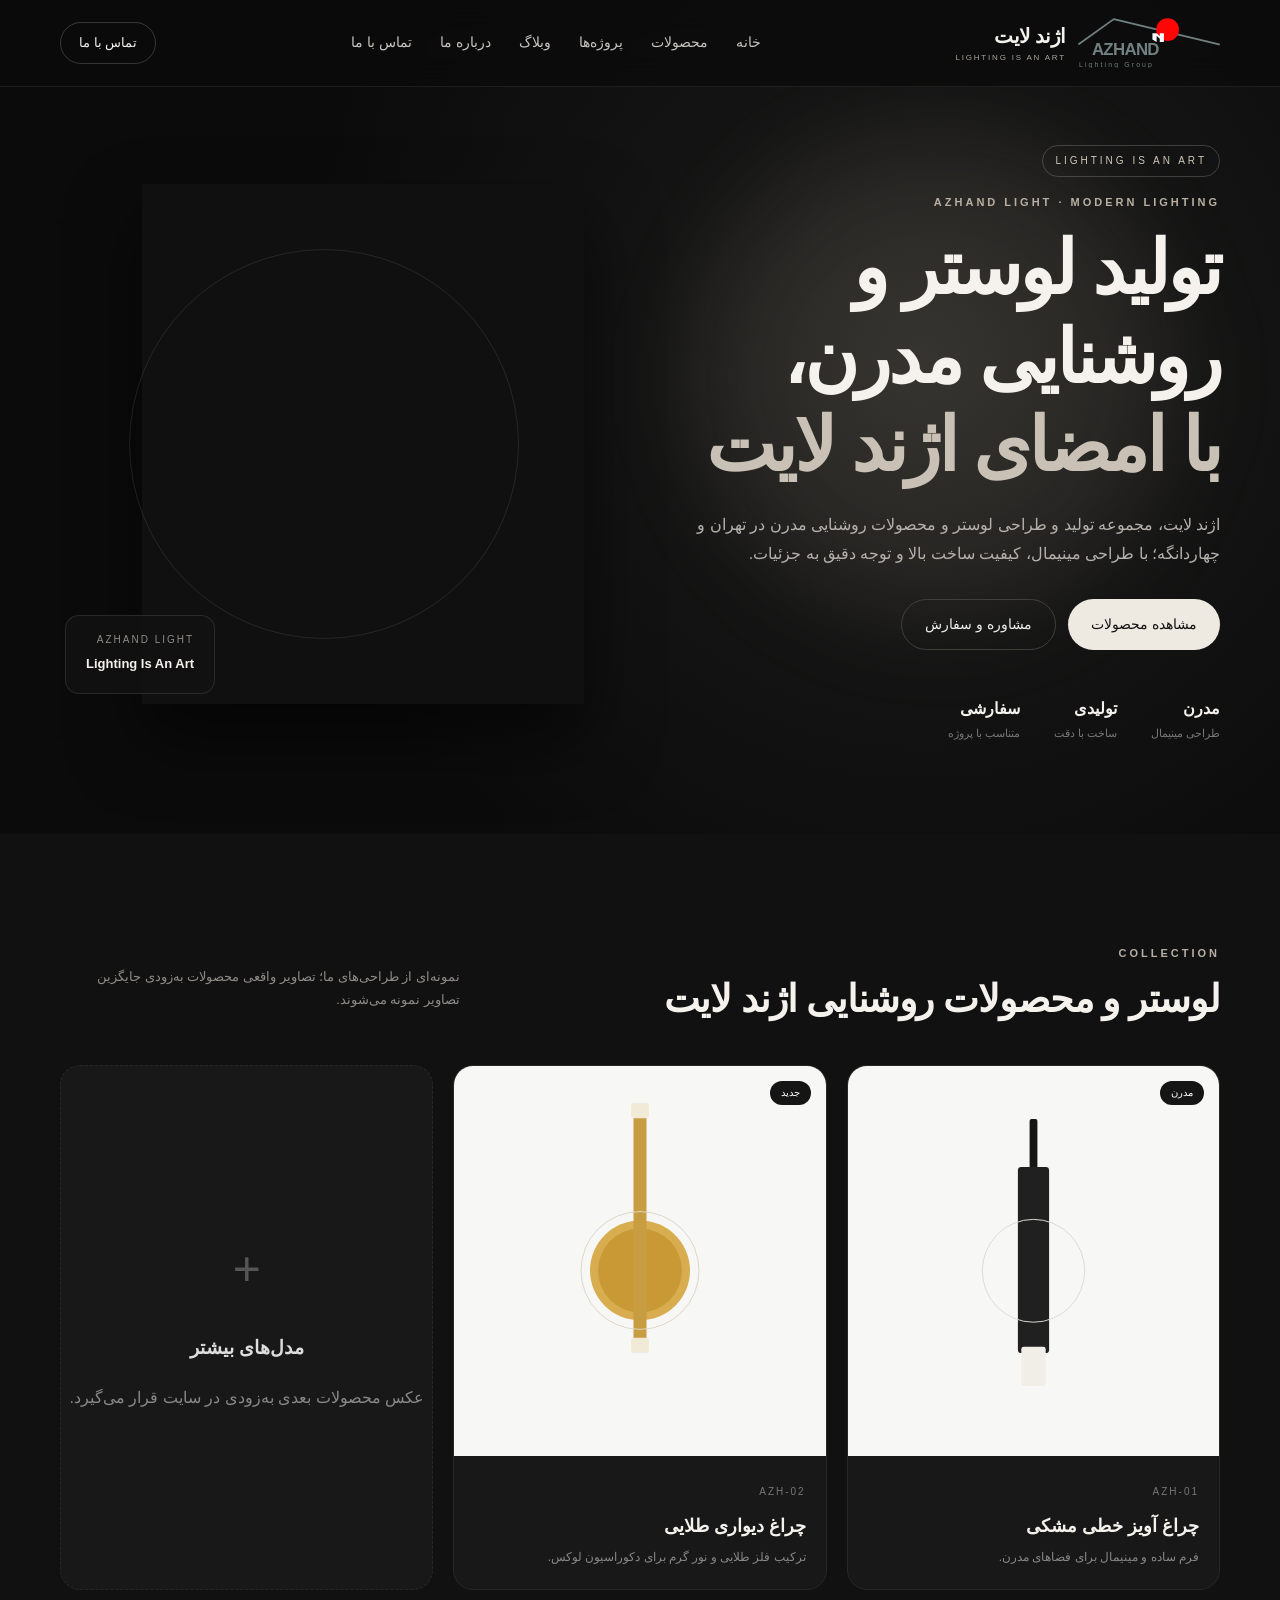
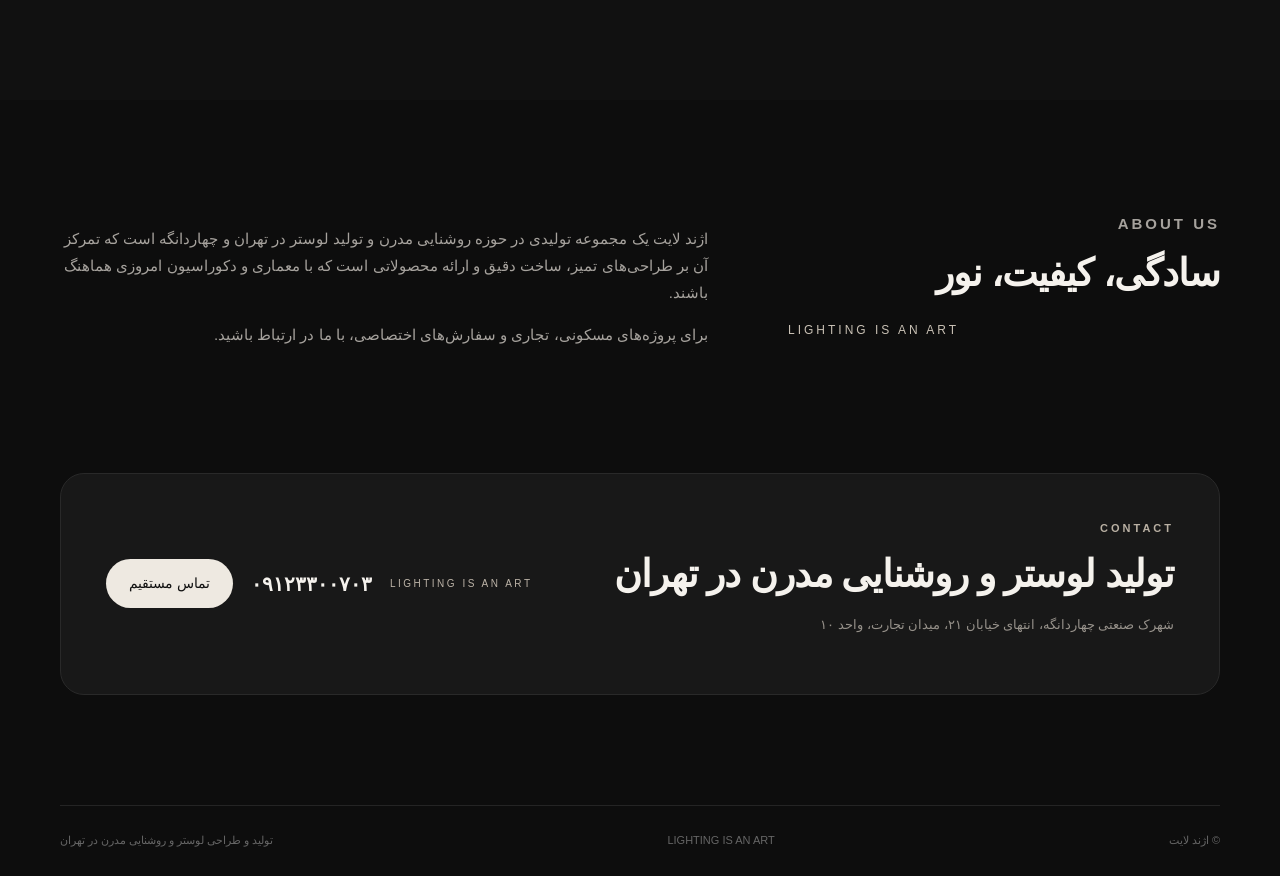
==== commit 15dc7b82: "Remove intrusive video fallback cover from homepage hero" ====
--- a/index.html
+++ b/index.html
@@ -1 +1 @@
-<!doctype html><html lang="fa" dir="rtl"><head><meta charset="UTF-8"><meta name="viewport" content="width=device-width,initial-scale=1"><title>اژند لایت | تولید لوستر و روشنایی مدرن در تهران</title><meta name="description" content="اژند لایت؛ تولید و طراحی لوستر، چراغ آویز، چراغ دیواری و محصولات روشنایی مدرن در تهران و چهاردانگه. LIGHTING IS AN ART."><meta name="author" content="Azhand Lighting Group"><meta name="application-name" content="اژند لایت | Azhand Lighting Group"><meta name="robots" content="index, follow, max-image-preview:large, max-snippet:-1, max-video-preview:-1"><meta name="googlebot" content="index, follow, max-image-preview:large, max-snippet:-1, max-video-preview:-1"><meta name="theme-color" content="#0b0b0b"><meta name="format-detection" content="telephone=yes"><link rel="canonical" href="https://azhandlighit.ir/"><link rel="alternate" hreflang="fa-IR" href="https://azhandlighit.ir/"><link rel="sitemap" type="application/xml" href="https://azhandlighit.ir/sitemap.xml"><link rel="icon" type="image/svg+xml" href="images/azhand-light-logo.svg"><link rel="apple-touch-icon" href="images/azhand-light-logo.svg"><link rel="stylesheet" href="style.css"><meta property="og:type" content="website"><meta property="og:locale" content="fa_IR"><meta property="og:site_name" content="اژند لایت | Azhand Lighting Group"><meta property="og:title" content="اژند لایت | تولید لوستر و روشنایی مدرن در تهران"><meta property="og:description" content="تولید و طراحی لوستر و محصولات روشنایی مدرن اژند لایت در تهران و چهاردانگه."><meta property="og:url" content="https://azhandlighit.ir/"><meta property="og:image" content="https://azhandlighit.ir/images/azhand-light-logo.svg"><meta property="og:image:alt" content="لوگوی اژند لایت | Azhand Lighting Group"><meta name="twitter:card" content="summary"><meta name="twitter:title" content="اژند لایت | تولید لوستر و روشنایی مدرن در تهران"><meta name="twitter:description" content="تولید و طراحی لوستر، چراغ آویز، چراغ دیواری و محصولات روشنایی مدرن اژند لایت."><meta name="twitter:image" content="https://azhandlighit.ir/images/azhand-light-logo.svg"><meta name="geo.region" content="IR-23"><meta name="geo.placename" content="چهاردانگه، تهران"><script type="application/ld+json">{"@context":"https://schema.org","@graph":[{"@type":"LocalBusiness","@id":"https://azhandlighit.ir/#business","name":"اژند لایت","alternateName":["Azhand Light","Azhand Lighting Group"],"slogan":"LIGHTING IS AN ART","url":"https://azhandlighit.ir/","logo":"https://azhandlighit.ir/images/azhand-light-logo.svg","image":"https://azhandlighit.ir/images/azhand-light-logo.svg","telephone":"+989123300703","priceRange":"$$","description":"تولید و طراحی لوستر، چراغ آویز، چراغ دیواری و محصولات روشنایی مدرن در تهران و چهاردانگه.","address":{"@type":"PostalAddress","streetAddress":"شهرک صنعتی چهاردانگه، انتهای خیابان ۲۱، میدان تجارت، واحد ۱۰","addressLocality":"چهاردانگه","addressRegion":"تهران","addressCountry":"IR"},"areaServed":[{"@type":"City","name":"تهران"},{"@type":"AdministrativeArea","name":"چهاردانگه"}],"knowsAbout":["تولید لوستر","لوستر مدرن","لوستر تهران","روشنایی مدرن","چراغ آویز","چراغ دیواری","چراغ دکوراتیو","طراحی روشنایی"]},{"@type":"Organization","@id":"https://azhandlighit.ir/#organization","name":"Azhand Lighting Group","alternateName":"اژند لایت","url":"https://azhandlighit.ir/","logo":"https://azhandlighit.ir/images/azhand-light-logo.svg"},{"@type":"WebSite","@id":"https://azhandlighit.ir/#website","url":"https://azhandlighit.ir/","name":"اژند لایت","alternateName":"Azhand Light","description":"LIGHTING IS AN ART — تولید و طراحی لوستر و روشنایی مدرن در تهران","inLanguage":"fa-IR","publisher":{"@id":"https://azhandlighit.ir/#organization"}}]}</script></head><body><header class="site-header"><div class="container nav"><a class="brand" href="/" aria-label="اژند لایت - Lighting Is An Art"><img src="images/azhand-light-logo.svg" alt="لوگوی رسمی اژند لایت | Azhand Lighting Group" class="brand-logo"><span class="brand-text"><strong>اژند لایت</strong><small>LIGHTING IS AN ART</small></span></a><nav aria-label="منوی اصلی"><a href="/">خانه</a><a href="products/">محصولات</a><a href="projects/">پروژه‌ها</a><a href="magazine/">وبلاگ</a><a href="about/">درباره ما</a><a href="contact/">تماس با ما</a></nav><a class="nav-call" href="tel:09123300703">تماس با ما</a></div></header><main><section id="home" class="hero"><div class="hero-glow"></div><div class="container hero-grid"><div class="hero-copy"><div class="brand-slogan">LIGHTING IS AN ART</div><p class="eyebrow">AZHAND LIGHT · MODERN LIGHTING</p><h1>تولید لوستر و روشنایی مدرن،<br><span>با امضای اژند لایت</span></h1><p class="hero-text">اژند لایت، مجموعه تولید و طراحی لوستر و محصولات روشنایی مدرن در تهران و چهاردانگه؛ با طراحی مینیمال، کیفیت ساخت بالا و توجه دقیق به جزئیات.</p><div class="hero-actions"><a class="btn primary" href="products/">مشاهده محصولات</a><a class="btn ghost" href="contact/">مشاوره و سفارش</a></div><div class="hero-stats"><div><strong>مدرن</strong><small>طراحی مینیمال</small></div><div><strong>تولیدی</strong><small>ساخت با دقت</small></div><div><strong>سفارشی</strong><small>متناسب با پروژه</small></div></div></div><div class="hero-product"><div class="product-orbit"></div><a class="hero-video-link" href="https://stream.vidhosting.in/videos/ceb00f51.webm" target="_blank" rel="noopener noreferrer" aria-label="باز کردن ویدئوی معرفی اژند لایت"><video class="hero-video" autoplay muted loop playsinline preload="metadata" aria-label="ویدئوی معرفی اژند لایت"><source src="https://stream.vidhosting.in/videos/ceb00f51.webm" type="video/webm"><img src="images/placeholder-gold.svg" alt="نمونه چراغ دیواری طلایی اژند لایت"></video></a><div class="floating-card"><span>AZHAND LIGHT</span><strong>Lighting Is An Art</strong></div></div></div></section><section id="products" class="section products-section"><div class="container"><div class="section-head"><div><p class="eyebrow">COLLECTION</p><h2>لوستر و محصولات روشنایی اژند لایت</h2></div><p>نمونه‌ای از طراحی‌های ما؛ تصاویر واقعی محصولات به‌زودی جایگزین تصاویر نمونه می‌شوند.</p></div><div class="products-grid"><article class="product-card featured"><div class="image-wrap"><img src="images/placeholder-black.svg" alt="نمونه چراغ آویز خطی مشکی اژند لایت"><span class="tag">مدرن</span></div><div class="product-info"><span>AZH-01</span><h3>چراغ آویز خطی مشکی</h3><p>فرم ساده و مینیمال برای فضاهای مدرن.</p></div></article><article class="product-card"><div class="image-wrap"><img src="images/placeholder-gold.svg" alt="نمونه چراغ دیواری طلایی اژند لایت"><span class="tag">جدید</span></div><div class="product-info"><span>AZH-02</span><h3>چراغ دیواری طلایی</h3><p>ترکیب فلز طلایی و نور گرم برای دکوراسیون لوکس.</p></div></article><article class="product-card coming"><div class="coming-inner"><div class="plus">+</div><h3>مدل‌های بیشتر</h3><p>عکس محصولات بعدی به‌زودی در سایت قرار می‌گیرد.</p></div></article></div></div></section><section id="about" class="section about-section"><div class="container about-grid"><div><p class="eyebrow">ABOUT US</p><h2>سادگی، کیفیت، نور</h2><div class="about-slogan">LIGHTING IS AN ART</div></div><div><p>اژند لایت یک مجموعه تولیدی در حوزه روشنایی مدرن و تولید لوستر در تهران و چهاردانگه است که تمرکز آن بر طراحی‌های تمیز، ساخت دقیق و ارائه محصولاتی است که با معماری و دکوراسیون امروزی هماهنگ باشند.</p><p>برای پروژه‌های مسکونی، تجاری و سفارش‌های اختصاصی، با ما در ارتباط باشید.</p></div></div></section><section id="contact" class="section contact-section"><div class="container contact-card"><div><p class="eyebrow">CONTACT</p><h2>تولید لوستر و روشنایی مدرن در تهران</h2><p>شهرک صنعتی چهاردانگه، انتهای خیابان ۲۱، میدان تجارت، واحد ۱۰</p></div><div class="contact-actions"><span class="contact-slogan">LIGHTING IS AN ART</span><a class="phone" href="tel:09123300703">۰۹۱۲۳۳۰۰۷۰۳</a><a class="btn primary" href="contact/">تماس مستقیم</a></div></div></section></main><footer><div class="container footer-inner"><span>© اژند لایت</span><span>LIGHTING IS AN ART</span><span>تولید و طراحی لوستر و روشنایی مدرن در تهران</span></div></footer><script src="script.js"></script></body></html>+<!doctype html><html lang="fa" dir="rtl"><head><meta charset="UTF-8"><meta name="viewport" content="width=device-width,initial-scale=1"><title>اژند لایت | تولید لوستر و روشنایی مدرن در تهران</title><meta name="description" content="اژند لایت؛ تولید و طراحی لوستر، چراغ آویز، چراغ دیواری و محصولات روشنایی مدرن در تهران و چهاردانگه. LIGHTING IS AN ART."><meta name="author" content="Azhand Lighting Group"><meta name="application-name" content="اژند لایت | Azhand Lighting Group"><meta name="robots" content="index, follow, max-image-preview:large, max-snippet:-1, max-video-preview:-1"><meta name="googlebot" content="index, follow, max-image-preview:large, max-snippet:-1, max-video-preview:-1"><meta name="theme-color" content="#0b0b0b"><meta name="format-detection" content="telephone=yes"><link rel="canonical" href="https://azhandlighit.ir/"><link rel="alternate" hreflang="fa-IR" href="https://azhandlighit.ir/"><link rel="sitemap" type="application/xml" href="https://azhandlighit.ir/sitemap.xml"><link rel="icon" type="image/svg+xml" href="images/azhand-light-logo.svg"><link rel="apple-touch-icon" href="images/azhand-light-logo.svg"><link rel="stylesheet" href="style.css"><meta property="og:type" content="website"><meta property="og:locale" content="fa_IR"><meta property="og:site_name" content="اژند لایت | Azhand Lighting Group"><meta property="og:title" content="اژند لایت | تولید لوستر و روشنایی مدرن در تهران"><meta property="og:description" content="تولید و طراحی لوستر و محصولات روشنایی مدرن اژند لایت در تهران و چهاردانگه."><meta property="og:url" content="https://azhandlighit.ir/"><meta property="og:image" content="https://azhandlighit.ir/images/azhand-light-logo.svg"><meta property="og:image:alt" content="لوگوی اژند لایت | Azhand Lighting Group"><meta name="twitter:card" content="summary"><meta name="twitter:title" content="اژند لایت | تولید لوستر و روشنایی مدرن در تهران"><meta name="twitter:description" content="تولید و طراحی لوستر، چراغ آویز، چراغ دیواری و محصولات روشنایی مدرن اژند لایت."><meta name="twitter:image" content="https://azhandlighit.ir/images/azhand-light-logo.svg"><meta name="geo.region" content="IR-23"><meta name="geo.placename" content="چهاردانگه، تهران"><script type="application/ld+json">{"@context":"https://schema.org","@graph":[{"@type":"LocalBusiness","@id":"https://azhandlighit.ir/#business","name":"اژند لایت","alternateName":["Azhand Light","Azhand Lighting Group"],"slogan":"LIGHTING IS AN ART","url":"https://azhandlighit.ir/","logo":"https://azhandlighit.ir/images/azhand-light-logo.svg","image":"https://azhandlighit.ir/images/azhand-light-logo.svg","telephone":"+989123300703","priceRange":"$$","description":"تولید و طراحی لوستر، چراغ آویز، چراغ دیواری و محصولات روشنایی مدرن در تهران و چهاردانگه.","address":{"@type":"PostalAddress","streetAddress":"شهرک صنعتی چهاردانگه، انتهای خیابان ۲۱، میدان تجارت، واحد ۱۰","addressLocality":"چهاردانگه","addressRegion":"تهران","addressCountry":"IR"},"areaServed":[{"@type":"City","name":"تهران"},{"@type":"AdministrativeArea","name":"چهاردانگه"}],"knowsAbout":["تولید لوستر","لوستر مدرن","لوستر تهران","روشنایی مدرن","چراغ آویز","چراغ دیواری","چراغ دکوراتیو","طراحی روشنایی"]},{"@type":"Organization","@id":"https://azhandlighit.ir/#organization","name":"Azhand Lighting Group","alternateName":"اژند لایت","url":"https://azhandlighit.ir/","logo":"https://azhandlighit.ir/images/azhand-light-logo.svg"},{"@type":"WebSite","@id":"https://azhandlighit.ir/#website","url":"https://azhandlighit.ir/","name":"اژند لایت","alternateName":"Azhand Light","description":"LIGHTING IS AN ART — تولید و طراحی لوستر و روشنایی مدرن در تهران","inLanguage":"fa-IR","publisher":{"@id":"https://azhandlighit.ir/#organization"}}]}</script></head><body><header class="site-header"><div class="container nav"><a class="brand" href="/" aria-label="اژند لایت - Lighting Is An Art"><img src="images/azhand-light-logo.svg" alt="لوگوی رسمی اژند لایت | Azhand Lighting Group" class="brand-logo"><span class="brand-text"><strong>اژند لایت</strong><small>LIGHTING IS AN ART</small></span></a><nav aria-label="منوی اصلی"><a href="/">خانه</a><a href="products/">محصولات</a><a href="projects/">پروژه‌ها</a><a href="magazine/">وبلاگ</a><a href="about/">درباره ما</a><a href="contact/">تماس با ما</a></nav><a class="nav-call" href="tel:09123300703">تماس با ما</a></div></header><main><section id="home" class="hero"><div class="hero-glow"></div><div class="container hero-grid"><div class="hero-copy"><div class="brand-slogan">LIGHTING IS AN ART</div><p class="eyebrow">AZHAND LIGHT · MODERN LIGHTING</p><h1>تولید لوستر و روشنایی مدرن،<br><span>با امضای اژند لایت</span></h1><p class="hero-text">اژند لایت، مجموعه تولید و طراحی لوستر و محصولات روشنایی مدرن در تهران و چهاردانگه؛ با طراحی مینیمال، کیفیت ساخت بالا و توجه دقیق به جزئیات.</p><div class="hero-actions"><a class="btn primary" href="products/">مشاهده محصولات</a><a class="btn ghost" href="contact/">مشاوره و سفارش</a></div><div class="hero-stats"><div><strong>مدرن</strong><small>طراحی مینیمال</small></div><div><strong>تولیدی</strong><small>ساخت با دقت</small></div><div><strong>سفارشی</strong><small>متناسب با پروژه</small></div></div></div><div class="hero-product"><div class="product-orbit"></div><a class="hero-video-link" href="https://stream.vidhosting.in/videos/ceb00f51.webm" target="_blank" rel="noopener noreferrer" aria-label="باز کردن ویدئوی معرفی اژند لایت"><video class="hero-video" autoplay muted loop playsinline preload="metadata" aria-label="ویدئوی معرفی اژند لایت"><source src="https://stream.vidhosting.in/videos/ceb00f51.webm" type="video/webm"></video></a><div class="floating-card"><span>AZHAND LIGHT</span><strong>Lighting Is An Art</strong></div></div></div></section><section id="products" class="section products-section"><div class="container"><div class="section-head"><div><p class="eyebrow">COLLECTION</p><h2>لوستر و محصولات روشنایی اژند لایت</h2></div><p>نمونه‌ای از طراحی‌های ما؛ تصاویر واقعی محصولات به‌زودی جایگزین تصاویر نمونه می‌شوند.</p></div><div class="products-grid"><article class="product-card featured"><div class="image-wrap"><img src="images/placeholder-black.svg" alt="نمونه چراغ آویز خطی مشکی اژند لایت"><span class="tag">مدرن</span></div><div class="product-info"><span>AZH-01</span><h3>چراغ آویز خطی مشکی</h3><p>فرم ساده و مینیمال برای فضاهای مدرن.</p></div></article><article class="product-card"><div class="image-wrap"><img src="images/placeholder-gold.svg" alt="نمونه چراغ دیواری طلایی اژند لایت"><span class="tag">جدید</span></div><div class="product-info"><span>AZH-02</span><h3>چراغ دیواری طلایی</h3><p>ترکیب فلز طلایی و نور گرم برای دکوراسیون لوکس.</p></div></article><article class="product-card coming"><div class="coming-inner"><div class="plus">+</div><h3>مدل‌های بیشتر</h3><p>عکس محصولات بعدی به‌زودی در سایت قرار می‌گیرد.</p></div></article></div></div></section><section id="about" class="section about-section"><div class="container about-grid"><div><p class="eyebrow">ABOUT US</p><h2>سادگی، کیفیت، نور</h2><div class="about-slogan">LIGHTING IS AN ART</div></div><div><p>اژند لایت یک مجموعه تولیدی در حوزه روشنایی مدرن و تولید لوستر در تهران و چهاردانگه است که تمرکز آن بر طراحی‌های تمیز، ساخت دقیق و ارائه محصولاتی است که با معماری و دکوراسیون امروزی هماهنگ باشند.</p><p>برای پروژه‌های مسکونی، تجاری و سفارش‌های اختصاصی، با ما در ارتباط باشید.</p></div></div></section><section id="contact" class="section contact-section"><div class="container contact-card"><div><p class="eyebrow">CONTACT</p><h2>تولید لوستر و روشنایی مدرن در تهران</h2><p>شهرک صنعتی چهاردانگه، انتهای خیابان ۲۱، میدان تجارت، واحد ۱۰</p></div><div class="contact-actions"><span class="contact-slogan">LIGHTING IS AN ART</span><a class="phone" href="tel:09123300703">۰۹۱۲۳۳۰۰۷۰۳</a><a class="btn primary" href="contact/">تماس مستقیم</a></div></div></section></main><footer><div class="container footer-inner"><span>© اژند لایت</span><span>LIGHTING IS AN ART</span><span>تولید و طراحی لوستر و روشنایی مدرن در تهران</span></div></footer><script src="script.js"></script></body></html>
--- a/style.css
+++ b/style.css
@@ -1 +1 @@
-*{box-sizing:border-box}html{scroll-behavior:smooth}body{margin:0;background:#0b0b0b;color:#f5f2ed;font-family:Vazirmatn,Arial,sans-serif;line-height:1.8}a{color:inherit;text-decoration:none}.container{width:min(1160px,92%);margin:auto}.site-header{position:fixed;top:0;left:0;right:0;z-index:20;background:rgba(11,11,11,.84);backdrop-filter:blur(16px);border-bottom:1px solid rgba(255,255,255,.08)}.nav{height:86px;display:flex;align-items:center;justify-content:space-between;gap:24px}.brand{display:flex;align-items:center;gap:12px;min-width:240px}.brand-logo{width:142px;height:58px;object-fit:contain;opacity:1}.brand-text{display:flex;flex-direction:column;line-height:1.2}.brand-text strong{font-size:20px;font-weight:800;letter-spacing:-.5px}.brand-text small{font-size:8px;letter-spacing:1.8px;color:#aaa39a;margin-top:5px;direction:ltr}.nav nav{display:flex;gap:28px;color:#c7c4bf;font-size:14px}.nav nav a:hover{color:#fff}.nav-call{border:1px solid rgba(255,255,255,.18);padding:8px 18px;border-radius:30px;font-size:13px}.hero{min-height:760px;position:relative;overflow:hidden;padding:145px 0 90px;background:radial-gradient(circle at 72% 43%,#2a2926 0,#141414 28%,#0b0b0b 62%)}.hero-glow{position:absolute;width:480px;height:480px;border-radius:50%;right:8%;top:140px;background:rgba(202,190,169,.08);filter:blur(50px)}.hero-grid{display:grid;grid-template-columns:1.05fr .95fr;align-items:center;gap:50px;position:relative}.brand-slogan{display:inline-flex;padding:6px 12px;border:1px solid rgba(201,193,181,.25);border-radius:30px;color:#d2c8ba;font-size:10px;letter-spacing:3px;margin-bottom:16px;direction:ltr}.eyebrow{font-size:11px;letter-spacing:3px;color:#b9b0a3;margin:0 0 12px;font-weight:600}.hero h1{font-size:clamp(42px,6vw,74px);line-height:1.2;margin:0 0 20px;letter-spacing:-3px}.hero h1 span{color:#c9c1b5}.hero-text{color:#b5b1ac;max-width:590px;font-size:16px}.hero-actions{display:flex;gap:12px;margin:30px 0}.btn{display:inline-flex;align-items:center;justify-content:center;padding:12px 23px;border-radius:30px;font-size:14px;transition:.2s}.primary{background:#eee9e1;color:#111}.primary:hover{transform:translateY(-2px);background:#fff}.ghost{border:1px solid #403f3c;color:#eee}.ghost:hover{border-color:#777}.hero-stats{display:flex;gap:34px;margin-top:45px}.hero-stats div{display:flex;flex-direction:column}.hero-stats strong{font-size:16px}.hero-stats small{font-size:11px;color:#777}.hero-product{height:570px;display:flex;align-items:center;justify-content:center;position:relative}.hero-product img,.hero-product .hero-video{height:520px;width:520px;max-width:85%;object-fit:cover;border-radius:50%;display:block;filter:drop-shadow(0 35px 35px rgba(0,0,0,.55));z-index:2;background:#101010}.hero-product .hero-video{aspect-ratio:1/1}.product-orbit{position:absolute;width:390px;height:390px;border:1px solid rgba(255,255,255,.09);border-radius:50%;z-index:1}.floating-card{position:absolute;bottom:35px;left:5px;background:rgba(19,19,19,.82);border:1px solid rgba(255,255,255,.1);padding:15px 20px;border-radius:14px;z-index:3}.floating-card span{display:block;color:#8f8c87;font-size:10px;letter-spacing:2px}.floating-card strong{font-size:13px}.section{padding:110px 0}.products-section{background:#111}.section-head{display:flex;align-items:end;justify-content:space-between;gap:40px;margin-bottom:40px}.section-head h2,.about-section h2,.contact-section h2{font-size:38px;line-height:1.3;margin:0;letter-spacing:-1px}.section-head>p{color:#8f8c87;max-width:400px;font-size:13px}.products-grid{display:grid;grid-template-columns:repeat(3,1fr);gap:20px}.product-card{background:#181818;border:1px solid #272727;border-radius:20px;overflow:hidden;transition:.3s}.product-card:hover{transform:translateY(-5px);border-color:#414141}.image-wrap{height:390px;background:#f7f7f5;display:flex;align-items:center;justify-content:center;position:relative}.image-wrap img{height:90%;max-width:90%;object-fit:contain}.product-card:first-child .image-wrap img{height:78%}.tag{position:absolute;top:15px;right:15px;background:#151515;color:#fff;border-radius:20px;padding:3px 11px;font-size:10px}.product-info{padding:20px}.product-info>span{color:#777;font-size:10px;letter-spacing:2px}.product-info h3{margin:5px 0;font-size:18px}.product-info p{color:#888;font-size:12px;margin:0}.coming{min-height:465px;display:flex;align-items:center;justify-content:center;border-style:dashed}.coming-inner{text-align:center;color:#888}.coming-inner .plus{font-size:48px;font-weight:200;color:#555}.coming-inner h3{color:#ddd}.about-section{background:#0d0d0d}.about-grid{display:grid;grid-template-columns:.8fr 1.2fr;gap:80px}.about-grid p{color:#a6a29d;font-size:15px}.about-slogan{margin-top:22px;color:#c9c1b5;font-size:12px;letter-spacing:3px;direction:ltr}.contact-section{padding-top:0;background:#0d0d0d}.contact-card{background:#181818;border:1px solid #292929;border-radius:24px;padding:45px;display:flex;align-items:center;justify-content:space-between;gap:30px}.contact-card p:not(.eyebrow){color:#96918a;font-size:13px}.contact-actions{display:flex;align-items:center;gap:18px;flex-wrap:wrap}.contact-slogan{font-size:10px;letter-spacing:2.5px;color:#bdb4a8;direction:ltr}.phone{font-size:20px;font-weight:700;direction:ltr}.footer-inner{border-top:1px solid #242424;padding:25px 0;color:#666;font-size:11px;display:flex;justify-content:space-between;gap:18px;direction:rtl}footer{background:#0d0d0d}@media(max-width:850px){.nav nav{display:none}.nav{height:76px}.brand-logo{width:112px;height:48px}.brand-text strong{font-size:17px}.hero{padding-top:120px}.hero-grid,.about-grid{grid-template-columns:1fr}.hero-product{height:470px;order:-1}.hero-product img,.hero-product .hero-video{height:410px;width:410px;max-width:82%;}.products-grid{grid-template-columns:1fr 1fr}.section-head{display:block}.section-head>p{margin-top:15px}.contact-card{display:block}.contact-actions{margin-top:25px}}@media(max-width:560px){.brand{min-width:0;gap:7px}.brand-logo{width:88px;height:42px}.brand-text small{font-size:6px;letter-spacing:1px}.brand-text strong{font-size:15px}.nav-call{display:none}.hero h1{font-size:43px}.hero-stats{gap:16px}.hero-product{height:390px}.hero-product img,.hero-product .hero-video{height:350px;width:350px;max-width:88%;}.products-grid{grid-template-columns:1fr}.image-wrap{height:360px}.section{padding:75px 0}.contact-card{padding:28px}.section-head h2,.about-section h2,.contact-section h2{font-size:30px}.footer-inner{flex-direction:column;gap:5px}.brand-slogan{font-size:8px;letter-spacing:2px}}+*{box-sizing:border-box}html{scroll-behavior:smooth}body{margin:0;background:#0b0b0b;color:#f5f2ed;font-family:Vazirmatn,Arial,sans-serif;line-height:1.8}a{color:inherit;text-decoration:none}.container{width:min(1160px,92%);margin:auto}.site-header{position:fixed;top:0;left:0;right:0;z-index:20;background:rgba(11,11,11,.84);backdrop-filter:blur(16px);border-bottom:1px solid rgba(255,255,255,.08)}.nav{height:86px;display:flex;align-items:center;justify-content:space-between;gap:24px}.brand{display:flex;align-items:center;gap:12px;min-width:240px}.brand-logo{width:142px;height:58px;object-fit:contain;opacity:1}.brand-text{display:flex;flex-direction:column;line-height:1.2}.brand-text strong{font-size:20px;font-weight:800;letter-spacing:-.5px}.brand-text small{font-size:8px;letter-spacing:1.8px;color:#aaa39a;margin-top:5px;direction:ltr}.nav nav{display:flex;gap:28px;color:#c7c4bf;font-size:14px}.nav nav a:hover{color:#fff}.nav-call{border:1px solid rgba(255,255,255,.18);padding:8px 18px;border-radius:30px;font-size:13px}.hero{min-height:760px;position:relative;overflow:hidden;padding:145px 0 90px;background:radial-gradient(circle at 72% 43%,#2a2926 0,#141414 28%,#0b0b0b 62%)}.hero-glow{position:absolute;width:480px;height:480px;border-radius:50%;right:8%;top:140px;background:rgba(202,190,169,.08);filter:blur(50px)}.hero-grid{display:grid;grid-template-columns:1.05fr .95fr;align-items:center;gap:50px;position:relative}.brand-slogan{display:inline-flex;padding:6px 12px;border:1px solid rgba(201,193,181,.25);border-radius:30px;color:#d2c8ba;font-size:10px;letter-spacing:3px;margin-bottom:16px;direction:ltr}.eyebrow{font-size:11px;letter-spacing:3px;color:#b9b0a3;margin:0 0 12px;font-weight:600}.hero h1{font-size:clamp(42px,6vw,74px);line-height:1.2;margin:0 0 20px;letter-spacing:-3px}.hero h1 span{color:#c9c1b5}.hero-text{color:#b5b1ac;max-width:590px;font-size:16px}.hero-actions{display:flex;gap:12px;margin:30px 0}.btn{display:inline-flex;align-items:center;justify-content:center;padding:12px 23px;border-radius:30px;font-size:14px;transition:.2s}.primary{background:#eee9e1;color:#111}.primary:hover{transform:translateY(-2px);background:#fff}.ghost{border:1px solid #403f3c;color:#eee}.ghost:hover{border-color:#777}.hero-stats{display:flex;gap:34px;margin-top:45px}.hero-stats div{display:flex;flex-direction:column}.hero-stats strong{font-size:16px}.hero-stats small{font-size:11px;color:#777}.hero-product{height:570px;display:flex;align-items:center;justify-content:center;position:relative}.hero-product img,.hero-product .hero-video{height:520px;width:520px;max-width:85%;object-fit:cover;border-radius:0;display:block;filter:drop-shadow(0 35px 35px rgba(0,0,0,.55));z-index:2;background:#101010}.hero-product .hero-video{aspect-ratio:1/1}.product-orbit{position:absolute;width:390px;height:390px;border:1px solid rgba(255,255,255,.09);border-radius:50%;z-index:1}.floating-card{position:absolute;bottom:35px;left:5px;background:rgba(19,19,19,.82);border:1px solid rgba(255,255,255,.1);padding:15px 20px;border-radius:14px;z-index:3}.floating-card span{display:block;color:#8f8c87;font-size:10px;letter-spacing:2px}.floating-card strong{font-size:13px}.section{padding:110px 0}.products-section{background:#111}.section-head{display:flex;align-items:end;justify-content:space-between;gap:40px;margin-bottom:40px}.section-head h2,.about-section h2,.contact-section h2{font-size:38px;line-height:1.3;margin:0;letter-spacing:-1px}.section-head>p{color:#8f8c87;max-width:400px;font-size:13px}.products-grid{display:grid;grid-template-columns:repeat(3,1fr);gap:20px}.product-card{background:#181818;border:1px solid #272727;border-radius:20px;overflow:hidden;transition:.3s}.product-card:hover{transform:translateY(-5px);border-color:#414141}.image-wrap{height:390px;background:#f7f7f5;display:flex;align-items:center;justify-content:center;position:relative}.image-wrap img{height:90%;max-width:90%;object-fit:contain}.product-card:first-child .image-wrap img{height:78%}.tag{position:absolute;top:15px;right:15px;background:#151515;color:#fff;border-radius:20px;padding:3px 11px;font-size:10px}.product-info{padding:20px}.product-info>span{color:#777;font-size:10px;letter-spacing:2px}.product-info h3{margin:5px 0;font-size:18px}.product-info p{color:#888;font-size:12px;margin:0}.coming{min-height:465px;display:flex;align-items:center;justify-content:center;border-style:dashed}.coming-inner{text-align:center;color:#888}.coming-inner .plus{font-size:48px;font-weight:200;color:#555}.coming-inner h3{color:#ddd}.about-section{background:#0d0d0d}.about-grid{display:grid;grid-template-columns:.8fr 1.2fr;gap:80px}.about-grid p{color:#a6a29d;font-size:15px}.about-slogan{margin-top:22px;color:#c9c1b5;font-size:12px;letter-spacing:3px;direction:ltr}.contact-section{padding-top:0;background:#0d0d0d}.contact-card{background:#181818;border:1px solid #292929;border-radius:24px;padding:45px;display:flex;align-items:center;justify-content:space-between;gap:30px}.contact-card p:not(.eyebrow){color:#96918a;font-size:13px}.contact-actions{display:flex;align-items:center;gap:18px;flex-wrap:wrap}.contact-slogan{font-size:10px;letter-spacing:2.5px;color:#bdb4a8;direction:ltr}.phone{font-size:20px;font-weight:700;direction:ltr}.footer-inner{border-top:1px solid #242424;padding:25px 0;color:#666;font-size:11px;display:flex;justify-content:space-between;gap:18px;direction:rtl}footer{background:#0d0d0d}@media(max-width:850px){.nav nav{display:none}.nav{height:76px}.brand-logo{width:112px;height:48px}.brand-text strong{font-size:17px}.hero{padding-top:120px}.hero-grid,.about-grid{grid-template-columns:1fr}.hero-product{height:470px;order:-1}.hero-product img,.hero-product .hero-video{height:410px;width:410px;max-width:82%;}.products-grid{grid-template-columns:1fr 1fr}.section-head{display:block}.section-head>p{margin-top:15px}.contact-card{display:block}.contact-actions{margin-top:25px}}@media(max-width:560px){.brand{min-width:0;gap:7px}.brand-logo{width:88px;height:42px}.brand-text small{font-size:6px;letter-spacing:1px}.brand-text strong{font-size:15px}.nav-call{display:none}.hero h1{font-size:43px}.hero-stats{gap:16px}.hero-product{height:390px}.hero-product img,.hero-product .hero-video{height:350px;width:350px;max-width:88%;}.products-grid{grid-template-columns:1fr}.image-wrap{height:360px}.section{padding:75px 0}.contact-card{padding:28px}.section-head h2,.about-section h2,.contact-section h2{font-size:30px}.footer-inner{flex-direction:column;gap:5px}.brand-slogan{font-size:8px;letter-spacing:2px}}
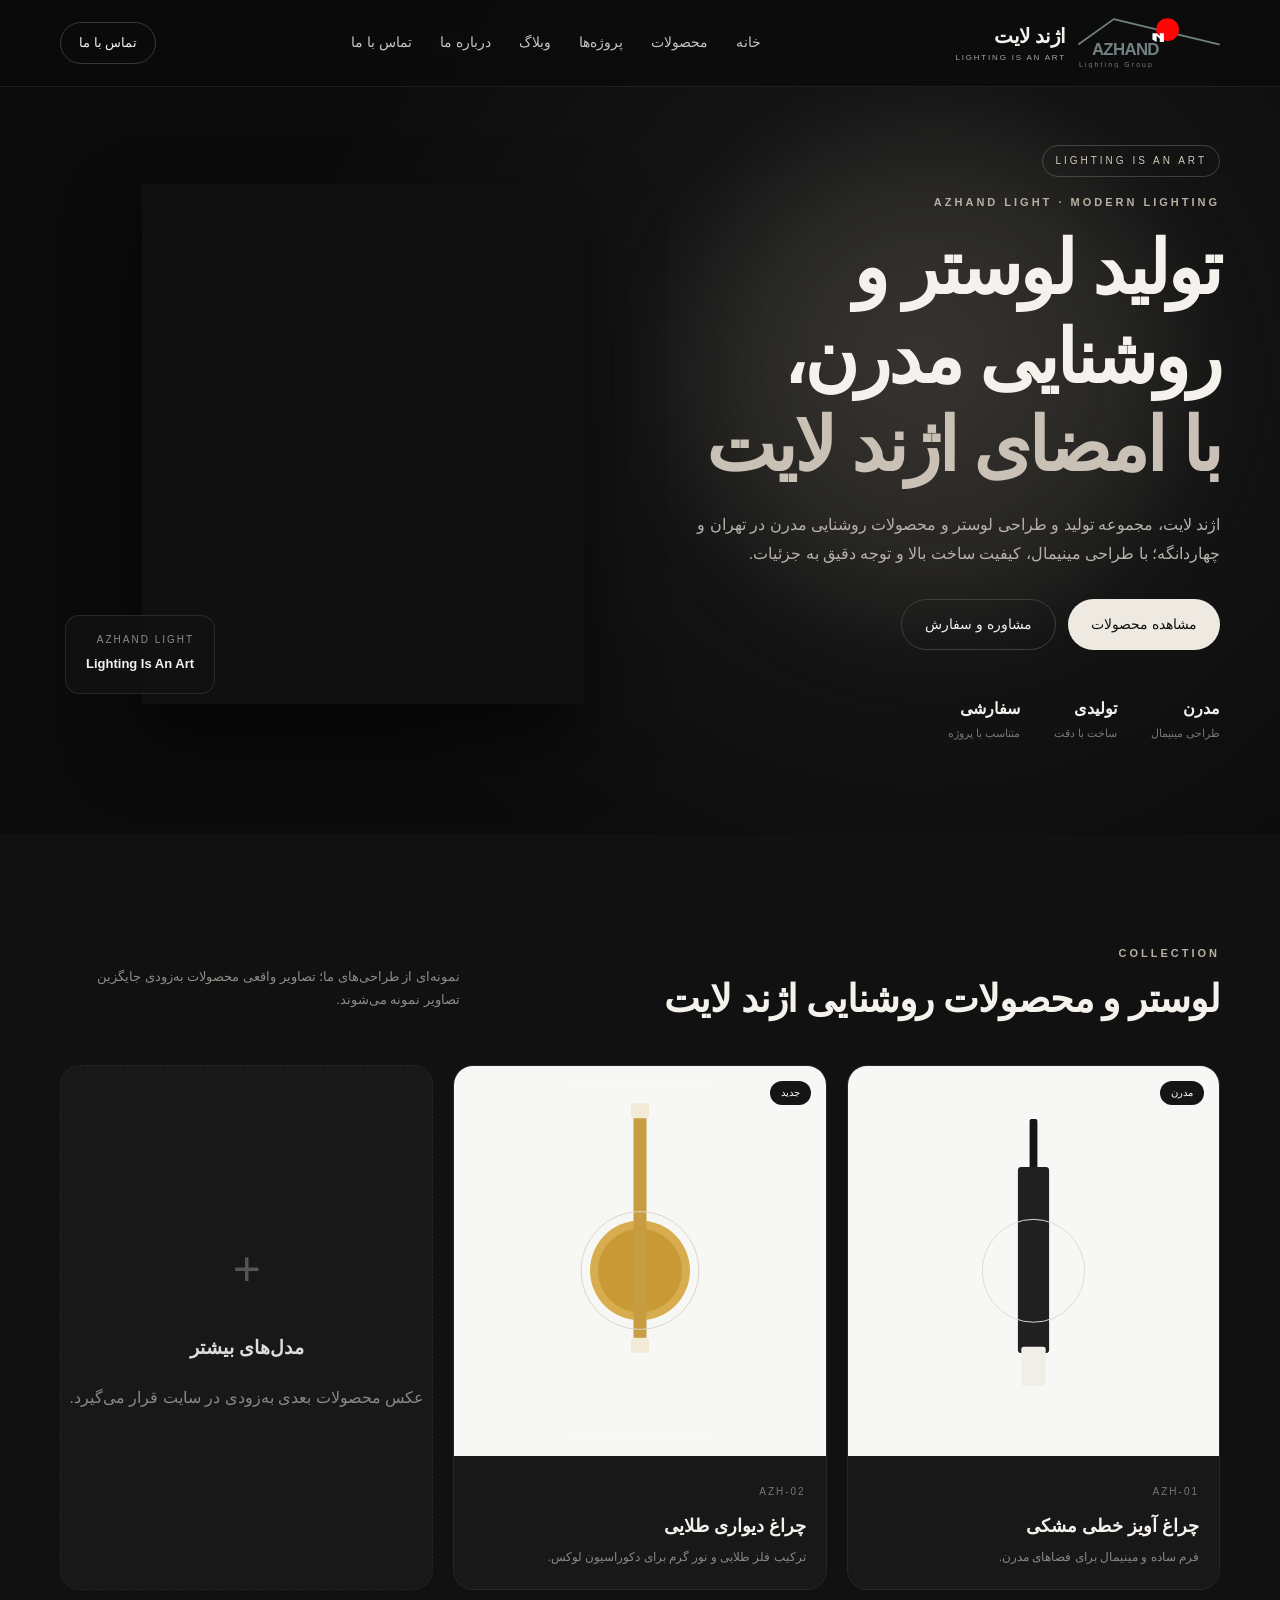
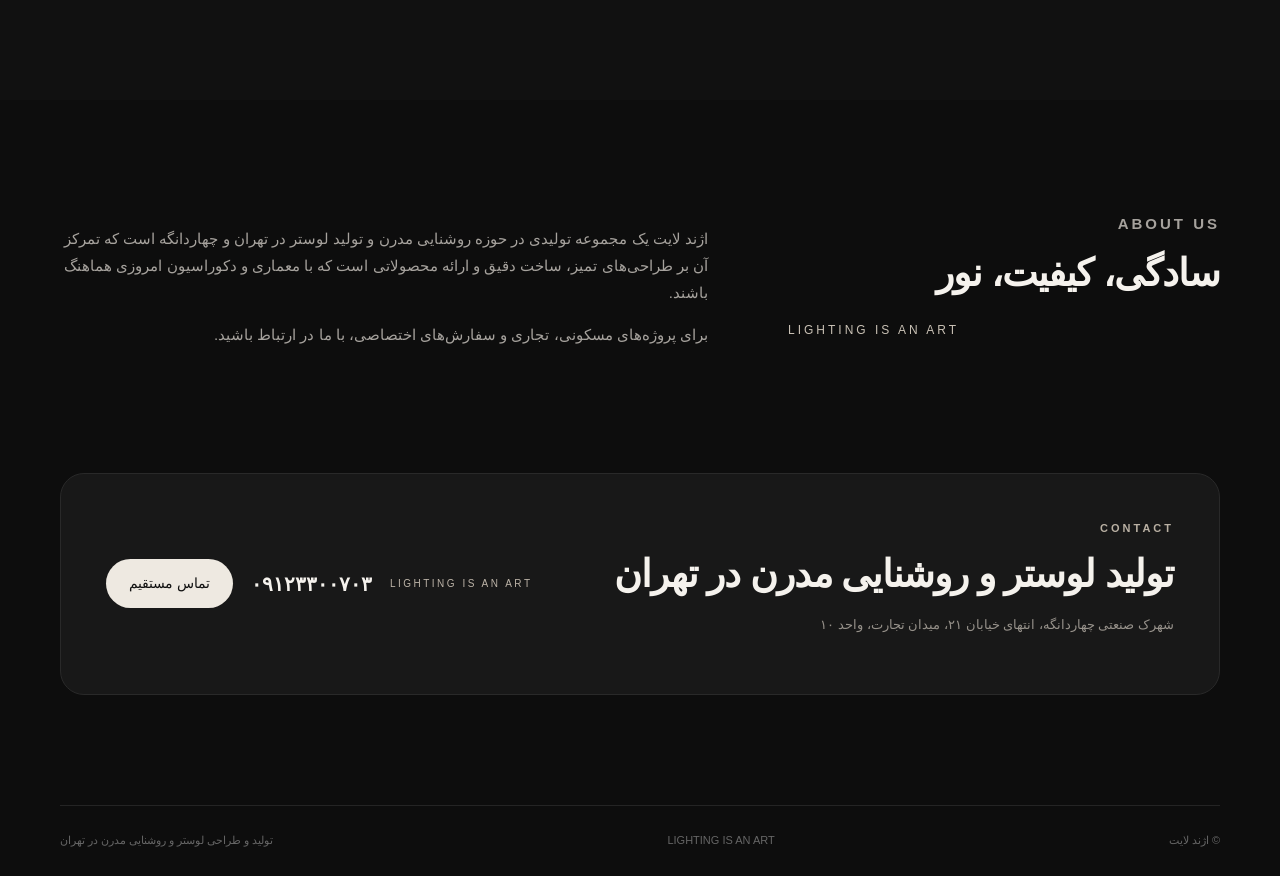
==== commit b5aba8c6: "Remove decorative circle element from hero video" ====
--- a/index.html
+++ b/index.html
@@ -1 +1 @@
-<!doctype html><html lang="fa" dir="rtl"><head><meta charset="UTF-8"><meta name="viewport" content="width=device-width,initial-scale=1"><title>اژند لایت | تولید لوستر و روشنایی مدرن در تهران</title><meta name="description" content="اژند لایت؛ تولید و طراحی لوستر، چراغ آویز، چراغ دیواری و محصولات روشنایی مدرن در تهران و چهاردانگه. LIGHTING IS AN ART."><meta name="author" content="Azhand Lighting Group"><meta name="application-name" content="اژند لایت | Azhand Lighting Group"><meta name="robots" content="index, follow, max-image-preview:large, max-snippet:-1, max-video-preview:-1"><meta name="googlebot" content="index, follow, max-image-preview:large, max-snippet:-1, max-video-preview:-1"><meta name="theme-color" content="#0b0b0b"><meta name="format-detection" content="telephone=yes"><link rel="canonical" href="https://azhandlighit.ir/"><link rel="alternate" hreflang="fa-IR" href="https://azhandlighit.ir/"><link rel="sitemap" type="application/xml" href="https://azhandlighit.ir/sitemap.xml"><link rel="icon" type="image/svg+xml" href="images/azhand-light-logo.svg"><link rel="apple-touch-icon" href="images/azhand-light-logo.svg"><link rel="stylesheet" href="style.css"><meta property="og:type" content="website"><meta property="og:locale" content="fa_IR"><meta property="og:site_name" content="اژند لایت | Azhand Lighting Group"><meta property="og:title" content="اژند لایت | تولید لوستر و روشنایی مدرن در تهران"><meta property="og:description" content="تولید و طراحی لوستر و محصولات روشنایی مدرن اژند لایت در تهران و چهاردانگه."><meta property="og:url" content="https://azhandlighit.ir/"><meta property="og:image" content="https://azhandlighit.ir/images/azhand-light-logo.svg"><meta property="og:image:alt" content="لوگوی اژند لایت | Azhand Lighting Group"><meta name="twitter:card" content="summary"><meta name="twitter:title" content="اژند لایت | تولید لوستر و روشنایی مدرن در تهران"><meta name="twitter:description" content="تولید و طراحی لوستر، چراغ آویز، چراغ دیواری و محصولات روشنایی مدرن اژند لایت."><meta name="twitter:image" content="https://azhandlighit.ir/images/azhand-light-logo.svg"><meta name="geo.region" content="IR-23"><meta name="geo.placename" content="چهاردانگه، تهران"><script type="application/ld+json">{"@context":"https://schema.org","@graph":[{"@type":"LocalBusiness","@id":"https://azhandlighit.ir/#business","name":"اژند لایت","alternateName":["Azhand Light","Azhand Lighting Group"],"slogan":"LIGHTING IS AN ART","url":"https://azhandlighit.ir/","logo":"https://azhandlighit.ir/images/azhand-light-logo.svg","image":"https://azhandlighit.ir/images/azhand-light-logo.svg","telephone":"+989123300703","priceRange":"$$","description":"تولید و طراحی لوستر، چراغ آویز، چراغ دیواری و محصولات روشنایی مدرن در تهران و چهاردانگه.","address":{"@type":"PostalAddress","streetAddress":"شهرک صنعتی چهاردانگه، انتهای خیابان ۲۱، میدان تجارت، واحد ۱۰","addressLocality":"چهاردانگه","addressRegion":"تهران","addressCountry":"IR"},"areaServed":[{"@type":"City","name":"تهران"},{"@type":"AdministrativeArea","name":"چهاردانگه"}],"knowsAbout":["تولید لوستر","لوستر مدرن","لوستر تهران","روشنایی مدرن","چراغ آویز","چراغ دیواری","چراغ دکوراتیو","طراحی روشنایی"]},{"@type":"Organization","@id":"https://azhandlighit.ir/#organization","name":"Azhand Lighting Group","alternateName":"اژند لایت","url":"https://azhandlighit.ir/","logo":"https://azhandlighit.ir/images/azhand-light-logo.svg"},{"@type":"WebSite","@id":"https://azhandlighit.ir/#website","url":"https://azhandlighit.ir/","name":"اژند لایت","alternateName":"Azhand Light","description":"LIGHTING IS AN ART — تولید و طراحی لوستر و روشنایی مدرن در تهران","inLanguage":"fa-IR","publisher":{"@id":"https://azhandlighit.ir/#organization"}}]}</script></head><body><header class="site-header"><div class="container nav"><a class="brand" href="/" aria-label="اژند لایت - Lighting Is An Art"><img src="images/azhand-light-logo.svg" alt="لوگوی رسمی اژند لایت | Azhand Lighting Group" class="brand-logo"><span class="brand-text"><strong>اژند لایت</strong><small>LIGHTING IS AN ART</small></span></a><nav aria-label="منوی اصلی"><a href="/">خانه</a><a href="products/">محصولات</a><a href="projects/">پروژه‌ها</a><a href="magazine/">وبلاگ</a><a href="about/">درباره ما</a><a href="contact/">تماس با ما</a></nav><a class="nav-call" href="tel:09123300703">تماس با ما</a></div></header><main><section id="home" class="hero"><div class="hero-glow"></div><div class="container hero-grid"><div class="hero-copy"><div class="brand-slogan">LIGHTING IS AN ART</div><p class="eyebrow">AZHAND LIGHT · MODERN LIGHTING</p><h1>تولید لوستر و روشنایی مدرن،<br><span>با امضای اژند لایت</span></h1><p class="hero-text">اژند لایت، مجموعه تولید و طراحی لوستر و محصولات روشنایی مدرن در تهران و چهاردانگه؛ با طراحی مینیمال، کیفیت ساخت بالا و توجه دقیق به جزئیات.</p><div class="hero-actions"><a class="btn primary" href="products/">مشاهده محصولات</a><a class="btn ghost" href="contact/">مشاوره و سفارش</a></div><div class="hero-stats"><div><strong>مدرن</strong><small>طراحی مینیمال</small></div><div><strong>تولیدی</strong><small>ساخت با دقت</small></div><div><strong>سفارشی</strong><small>متناسب با پروژه</small></div></div></div><div class="hero-product"><div class="product-orbit"></div><a class="hero-video-link" href="https://stream.vidhosting.in/videos/ceb00f51.webm" target="_blank" rel="noopener noreferrer" aria-label="باز کردن ویدئوی معرفی اژند لایت"><video class="hero-video" autoplay muted loop playsinline preload="metadata" aria-label="ویدئوی معرفی اژند لایت"><source src="https://stream.vidhosting.in/videos/ceb00f51.webm" type="video/webm"></video></a><div class="floating-card"><span>AZHAND LIGHT</span><strong>Lighting Is An Art</strong></div></div></div></section><section id="products" class="section products-section"><div class="container"><div class="section-head"><div><p class="eyebrow">COLLECTION</p><h2>لوستر و محصولات روشنایی اژند لایت</h2></div><p>نمونه‌ای از طراحی‌های ما؛ تصاویر واقعی محصولات به‌زودی جایگزین تصاویر نمونه می‌شوند.</p></div><div class="products-grid"><article class="product-card featured"><div class="image-wrap"><img src="images/placeholder-black.svg" alt="نمونه چراغ آویز خطی مشکی اژند لایت"><span class="tag">مدرن</span></div><div class="product-info"><span>AZH-01</span><h3>چراغ آویز خطی مشکی</h3><p>فرم ساده و مینیمال برای فضاهای مدرن.</p></div></article><article class="product-card"><div class="image-wrap"><img src="images/placeholder-gold.svg" alt="نمونه چراغ دیواری طلایی اژند لایت"><span class="tag">جدید</span></div><div class="product-info"><span>AZH-02</span><h3>چراغ دیواری طلایی</h3><p>ترکیب فلز طلایی و نور گرم برای دکوراسیون لوکس.</p></div></article><article class="product-card coming"><div class="coming-inner"><div class="plus">+</div><h3>مدل‌های بیشتر</h3><p>عکس محصولات بعدی به‌زودی در سایت قرار می‌گیرد.</p></div></article></div></div></section><section id="about" class="section about-section"><div class="container about-grid"><div><p class="eyebrow">ABOUT US</p><h2>سادگی، کیفیت، نور</h2><div class="about-slogan">LIGHTING IS AN ART</div></div><div><p>اژند لایت یک مجموعه تولیدی در حوزه روشنایی مدرن و تولید لوستر در تهران و چهاردانگه است که تمرکز آن بر طراحی‌های تمیز، ساخت دقیق و ارائه محصولاتی است که با معماری و دکوراسیون امروزی هماهنگ باشند.</p><p>برای پروژه‌های مسکونی، تجاری و سفارش‌های اختصاصی، با ما در ارتباط باشید.</p></div></div></section><section id="contact" class="section contact-section"><div class="container contact-card"><div><p class="eyebrow">CONTACT</p><h2>تولید لوستر و روشنایی مدرن در تهران</h2><p>شهرک صنعتی چهاردانگه، انتهای خیابان ۲۱، میدان تجارت، واحد ۱۰</p></div><div class="contact-actions"><span class="contact-slogan">LIGHTING IS AN ART</span><a class="phone" href="tel:09123300703">۰۹۱۲۳۳۰۰۷۰۳</a><a class="btn primary" href="contact/">تماس مستقیم</a></div></div></section></main><footer><div class="container footer-inner"><span>© اژند لایت</span><span>LIGHTING IS AN ART</span><span>تولید و طراحی لوستر و روشنایی مدرن در تهران</span></div></footer><script src="script.js"></script></body></html>+<!doctype html><html lang="fa" dir="rtl"><head><meta charset="UTF-8"><meta name="viewport" content="width=device-width,initial-scale=1"><title>اژند لایت | تولید لوستر و روشنایی مدرن در تهران</title><meta name="description" content="اژند لایت؛ تولید و طراحی لوستر، چراغ آویز، چراغ دیواری و محصولات روشنایی مدرن در تهران و چهاردانگه. LIGHTING IS AN ART."><meta name="author" content="Azhand Lighting Group"><meta name="application-name" content="اژند لایت | Azhand Lighting Group"><meta name="robots" content="index, follow, max-image-preview:large, max-snippet:-1, max-video-preview:-1"><meta name="googlebot" content="index, follow, max-image-preview:large, max-snippet:-1, max-video-preview:-1"><meta name="theme-color" content="#0b0b0b"><meta name="format-detection" content="telephone=yes"><link rel="canonical" href="https://azhandlighit.ir/"><link rel="alternate" hreflang="fa-IR" href="https://azhandlighit.ir/"><link rel="sitemap" type="application/xml" href="https://azhandlighit.ir/sitemap.xml"><link rel="icon" type="image/svg+xml" href="images/azhand-light-logo.svg"><link rel="apple-touch-icon" href="images/azhand-light-logo.svg"><link rel="stylesheet" href="style.css"><meta property="og:type" content="website"><meta property="og:locale" content="fa_IR"><meta property="og:site_name" content="اژند لایت | Azhand Lighting Group"><meta property="og:title" content="اژند لایت | تولید لوستر و روشنایی مدرن در تهران"><meta property="og:description" content="تولید و طراحی لوستر و محصولات روشنایی مدرن اژند لایت در تهران و چهاردانگه."><meta property="og:url" content="https://azhandlighit.ir/"><meta property="og:image" content="https://azhandlighit.ir/images/azhand-light-logo.svg"><meta property="og:image:alt" content="لوگوی اژند لایت | Azhand Lighting Group"><meta name="twitter:card" content="summary"><meta name="twitter:title" content="اژند لایت | تولید لوستر و روشنایی مدرن در تهران"><meta name="twitter:description" content="تولید و طراحی لوستر، چراغ آویز، چراغ دیواری و محصولات روشنایی مدرن اژند لایت."><meta name="twitter:image" content="https://azhandlighit.ir/images/azhand-light-logo.svg"><meta name="geo.region" content="IR-23"><meta name="geo.placename" content="چهاردانگه، تهران"><script type="application/ld+json">{"@context":"https://schema.org","@graph":[{"@type":"LocalBusiness","@id":"https://azhandlighit.ir/#business","name":"اژند لایت","alternateName":["Azhand Light","Azhand Lighting Group"],"slogan":"LIGHTING IS AN ART","url":"https://azhandlighit.ir/","logo":"https://azhandlighit.ir/images/azhand-light-logo.svg","image":"https://azhandlighit.ir/images/azhand-light-logo.svg","telephone":"+989123300703","priceRange":"$$","description":"تولید و طراحی لوستر، چراغ آویز، چراغ دیواری و محصولات روشنایی مدرن در تهران و چهاردانگه.","address":{"@type":"PostalAddress","streetAddress":"شهرک صنعتی چهاردانگه، انتهای خیابان ۲۱، میدان تجارت، واحد ۱۰","addressLocality":"چهاردانگه","addressRegion":"تهران","addressCountry":"IR"},"areaServed":[{"@type":"City","name":"تهران"},{"@type":"AdministrativeArea","name":"چهاردانگه"}],"knowsAbout":["تولید لوستر","لوستر مدرن","لوستر تهران","روشنایی مدرن","چراغ آویز","چراغ دیواری","چراغ دکوراتیو","طراحی روشنایی"]},{"@type":"Organization","@id":"https://azhandlighit.ir/#organization","name":"Azhand Lighting Group","alternateName":"اژند لایت","url":"https://azhandlighit.ir/","logo":"https://azhandlighit.ir/images/azhand-light-logo.svg"},{"@type":"WebSite","@id":"https://azhandlighit.ir/#website","url":"https://azhandlighit.ir/","name":"اژند لایت","alternateName":"Azhand Light","description":"LIGHTING IS AN ART — تولید و طراحی لوستر و روشنایی مدرن در تهران","inLanguage":"fa-IR","publisher":{"@id":"https://azhandlighit.ir/#organization"}}]}</script></head><body><header class="site-header"><div class="container nav"><a class="brand" href="/" aria-label="اژند لایت - Lighting Is An Art"><img src="images/azhand-light-logo.svg" alt="لوگوی رسمی اژند لایت | Azhand Lighting Group" class="brand-logo"><span class="brand-text"><strong>اژند لایت</strong><small>LIGHTING IS AN ART</small></span></a><nav aria-label="منوی اصلی"><a href="/">خانه</a><a href="products/">محصولات</a><a href="projects/">پروژه‌ها</a><a href="magazine/">وبلاگ</a><a href="about/">درباره ما</a><a href="contact/">تماس با ما</a></nav><a class="nav-call" href="tel:09123300703">تماس با ما</a></div></header><main><section id="home" class="hero"><div class="hero-glow"></div><div class="container hero-grid"><div class="hero-copy"><div class="brand-slogan">LIGHTING IS AN ART</div><p class="eyebrow">AZHAND LIGHT · MODERN LIGHTING</p><h1>تولید لوستر و روشنایی مدرن،<br><span>با امضای اژند لایت</span></h1><p class="hero-text">اژند لایت، مجموعه تولید و طراحی لوستر و محصولات روشنایی مدرن در تهران و چهاردانگه؛ با طراحی مینیمال، کیفیت ساخت بالا و توجه دقیق به جزئیات.</p><div class="hero-actions"><a class="btn primary" href="products/">مشاهده محصولات</a><a class="btn ghost" href="contact/">مشاوره و سفارش</a></div><div class="hero-stats"><div><strong>مدرن</strong><small>طراحی مینیمال</small></div><div><strong>تولیدی</strong><small>ساخت با دقت</small></div><div><strong>سفارشی</strong><small>متناسب با پروژه</small></div></div></div><div class="hero-product"><a class="hero-video-link" href="https://stream.vidhosting.in/videos/ceb00f51.webm" target="_blank" rel="noopener noreferrer" aria-label="باز کردن ویدئوی معرفی اژند لایت"><video class="hero-video" autoplay muted loop playsinline preload="metadata" aria-label="ویدئوی معرفی اژند لایت"><source src="https://stream.vidhosting.in/videos/ceb00f51.webm" type="video/webm"></video></a><div class="floating-card"><span>AZHAND LIGHT</span><strong>Lighting Is An Art</strong></div></div></div></section><section id="products" class="section products-section"><div class="container"><div class="section-head"><div><p class="eyebrow">COLLECTION</p><h2>لوستر و محصولات روشنایی اژند لایت</h2></div><p>نمونه‌ای از طراحی‌های ما؛ تصاویر واقعی محصولات به‌زودی جایگزین تصاویر نمونه می‌شوند.</p></div><div class="products-grid"><article class="product-card featured"><div class="image-wrap"><img src="images/placeholder-black.svg" alt="نمونه چراغ آویز خطی مشکی اژند لایت"><span class="tag">مدرن</span></div><div class="product-info"><span>AZH-01</span><h3>چراغ آویز خطی مشکی</h3><p>فرم ساده و مینیمال برای فضاهای مدرن.</p></div></article><article class="product-card"><div class="image-wrap"><img src="images/placeholder-gold.svg" alt="نمونه چراغ دیواری طلایی اژند لایت"><span class="tag">جدید</span></div><div class="product-info"><span>AZH-02</span><h3>چراغ دیواری طلایی</h3><p>ترکیب فلز طلایی و نور گرم برای دکوراسیون لوکس.</p></div></article><article class="product-card coming"><div class="coming-inner"><div class="plus">+</div><h3>مدل‌های بیشتر</h3><p>عکس محصولات بعدی به‌زودی در سایت قرار می‌گیرد.</p></div></article></div></div></section><section id="about" class="section about-section"><div class="container about-grid"><div><p class="eyebrow">ABOUT US</p><h2>سادگی، کیفیت، نور</h2><div class="about-slogan">LIGHTING IS AN ART</div></div><div><p>اژند لایت یک مجموعه تولیدی در حوزه روشنایی مدرن و تولید لوستر در تهران و چهاردانگه است که تمرکز آن بر طراحی‌های تمیز، ساخت دقیق و ارائه محصولاتی است که با معماری و دکوراسیون امروزی هماهنگ باشند.</p><p>برای پروژه‌های مسکونی، تجاری و سفارش‌های اختصاصی، با ما در ارتباط باشید.</p></div></div></section><section id="contact" class="section contact-section"><div class="container contact-card"><div><p class="eyebrow">CONTACT</p><h2>تولید لوستر و روشنایی مدرن در تهران</h2><p>شهرک صنعتی چهاردانگه، انتهای خیابان ۲۱، میدان تجارت، واحد ۱۰</p></div><div class="contact-actions"><span class="contact-slogan">LIGHTING IS AN ART</span><a class="phone" href="tel:09123300703">۰۹۱۲۳۳۰۰۷۰۳</a><a class="btn primary" href="contact/">تماس مستقیم</a></div></div></section></main><footer><div class="container footer-inner"><span>© اژند لایت</span><span>LIGHTING IS AN ART</span><span>تولید و طراحی لوستر و روشنایی مدرن در تهران</span></div></footer><script src="script.js"></script></body></html>
--- a/style.css
+++ b/style.css
@@ -1 +1 @@
-*{box-sizing:border-box}html{scroll-behavior:smooth}body{margin:0;background:#0b0b0b;color:#f5f2ed;font-family:Vazirmatn,Arial,sans-serif;line-height:1.8}a{color:inherit;text-decoration:none}.container{width:min(1160px,92%);margin:auto}.site-header{position:fixed;top:0;left:0;right:0;z-index:20;background:rgba(11,11,11,.84);backdrop-filter:blur(16px);border-bottom:1px solid rgba(255,255,255,.08)}.nav{height:86px;display:flex;align-items:center;justify-content:space-between;gap:24px}.brand{display:flex;align-items:center;gap:12px;min-width:240px}.brand-logo{width:142px;height:58px;object-fit:contain;opacity:1}.brand-text{display:flex;flex-direction:column;line-height:1.2}.brand-text strong{font-size:20px;font-weight:800;letter-spacing:-.5px}.brand-text small{font-size:8px;letter-spacing:1.8px;color:#aaa39a;margin-top:5px;direction:ltr}.nav nav{display:flex;gap:28px;color:#c7c4bf;font-size:14px}.nav nav a:hover{color:#fff}.nav-call{border:1px solid rgba(255,255,255,.18);padding:8px 18px;border-radius:30px;font-size:13px}.hero{min-height:760px;position:relative;overflow:hidden;padding:145px 0 90px;background:radial-gradient(circle at 72% 43%,#2a2926 0,#141414 28%,#0b0b0b 62%)}.hero-glow{position:absolute;width:480px;height:480px;border-radius:50%;right:8%;top:140px;background:rgba(202,190,169,.08);filter:blur(50px)}.hero-grid{display:grid;grid-template-columns:1.05fr .95fr;align-items:center;gap:50px;position:relative}.brand-slogan{display:inline-flex;padding:6px 12px;border:1px solid rgba(201,193,181,.25);border-radius:30px;color:#d2c8ba;font-size:10px;letter-spacing:3px;margin-bottom:16px;direction:ltr}.eyebrow{font-size:11px;letter-spacing:3px;color:#b9b0a3;margin:0 0 12px;font-weight:600}.hero h1{font-size:clamp(42px,6vw,74px);line-height:1.2;margin:0 0 20px;letter-spacing:-3px}.hero h1 span{color:#c9c1b5}.hero-text{color:#b5b1ac;max-width:590px;font-size:16px}.hero-actions{display:flex;gap:12px;margin:30px 0}.btn{display:inline-flex;align-items:center;justify-content:center;padding:12px 23px;border-radius:30px;font-size:14px;transition:.2s}.primary{background:#eee9e1;color:#111}.primary:hover{transform:translateY(-2px);background:#fff}.ghost{border:1px solid #403f3c;color:#eee}.ghost:hover{border-color:#777}.hero-stats{display:flex;gap:34px;margin-top:45px}.hero-stats div{display:flex;flex-direction:column}.hero-stats strong{font-size:16px}.hero-stats small{font-size:11px;color:#777}.hero-product{height:570px;display:flex;align-items:center;justify-content:center;position:relative}.hero-product img,.hero-product .hero-video{height:520px;width:520px;max-width:85%;object-fit:cover;border-radius:0;display:block;filter:drop-shadow(0 35px 35px rgba(0,0,0,.55));z-index:2;background:#101010}.hero-product .hero-video{aspect-ratio:1/1}.product-orbit{position:absolute;width:390px;height:390px;border:1px solid rgba(255,255,255,.09);border-radius:50%;z-index:1}.floating-card{position:absolute;bottom:35px;left:5px;background:rgba(19,19,19,.82);border:1px solid rgba(255,255,255,.1);padding:15px 20px;border-radius:14px;z-index:3}.floating-card span{display:block;color:#8f8c87;font-size:10px;letter-spacing:2px}.floating-card strong{font-size:13px}.section{padding:110px 0}.products-section{background:#111}.section-head{display:flex;align-items:end;justify-content:space-between;gap:40px;margin-bottom:40px}.section-head h2,.about-section h2,.contact-section h2{font-size:38px;line-height:1.3;margin:0;letter-spacing:-1px}.section-head>p{color:#8f8c87;max-width:400px;font-size:13px}.products-grid{display:grid;grid-template-columns:repeat(3,1fr);gap:20px}.product-card{background:#181818;border:1px solid #272727;border-radius:20px;overflow:hidden;transition:.3s}.product-card:hover{transform:translateY(-5px);border-color:#414141}.image-wrap{height:390px;background:#f7f7f5;display:flex;align-items:center;justify-content:center;position:relative}.image-wrap img{height:90%;max-width:90%;object-fit:contain}.product-card:first-child .image-wrap img{height:78%}.tag{position:absolute;top:15px;right:15px;background:#151515;color:#fff;border-radius:20px;padding:3px 11px;font-size:10px}.product-info{padding:20px}.product-info>span{color:#777;font-size:10px;letter-spacing:2px}.product-info h3{margin:5px 0;font-size:18px}.product-info p{color:#888;font-size:12px;margin:0}.coming{min-height:465px;display:flex;align-items:center;justify-content:center;border-style:dashed}.coming-inner{text-align:center;color:#888}.coming-inner .plus{font-size:48px;font-weight:200;color:#555}.coming-inner h3{color:#ddd}.about-section{background:#0d0d0d}.about-grid{display:grid;grid-template-columns:.8fr 1.2fr;gap:80px}.about-grid p{color:#a6a29d;font-size:15px}.about-slogan{margin-top:22px;color:#c9c1b5;font-size:12px;letter-spacing:3px;direction:ltr}.contact-section{padding-top:0;background:#0d0d0d}.contact-card{background:#181818;border:1px solid #292929;border-radius:24px;padding:45px;display:flex;align-items:center;justify-content:space-between;gap:30px}.contact-card p:not(.eyebrow){color:#96918a;font-size:13px}.contact-actions{display:flex;align-items:center;gap:18px;flex-wrap:wrap}.contact-slogan{font-size:10px;letter-spacing:2.5px;color:#bdb4a8;direction:ltr}.phone{font-size:20px;font-weight:700;direction:ltr}.footer-inner{border-top:1px solid #242424;padding:25px 0;color:#666;font-size:11px;display:flex;justify-content:space-between;gap:18px;direction:rtl}footer{background:#0d0d0d}@media(max-width:850px){.nav nav{display:none}.nav{height:76px}.brand-logo{width:112px;height:48px}.brand-text strong{font-size:17px}.hero{padding-top:120px}.hero-grid,.about-grid{grid-template-columns:1fr}.hero-product{height:470px;order:-1}.hero-product img,.hero-product .hero-video{height:410px;width:410px;max-width:82%;}.products-grid{grid-template-columns:1fr 1fr}.section-head{display:block}.section-head>p{margin-top:15px}.contact-card{display:block}.contact-actions{margin-top:25px}}@media(max-width:560px){.brand{min-width:0;gap:7px}.brand-logo{width:88px;height:42px}.brand-text small{font-size:6px;letter-spacing:1px}.brand-text strong{font-size:15px}.nav-call{display:none}.hero h1{font-size:43px}.hero-stats{gap:16px}.hero-product{height:390px}.hero-product img,.hero-product .hero-video{height:350px;width:350px;max-width:88%;}.products-grid{grid-template-columns:1fr}.image-wrap{height:360px}.section{padding:75px 0}.contact-card{padding:28px}.section-head h2,.about-section h2,.contact-section h2{font-size:30px}.footer-inner{flex-direction:column;gap:5px}.brand-slogan{font-size:8px;letter-spacing:2px}}+*{box-sizing:border-box}html{scroll-behavior:smooth}body{margin:0;background:#0b0b0b;color:#f5f2ed;font-family:Vazirmatn,Arial,sans-serif;line-height:1.8}a{color:inherit;text-decoration:none}.container{width:min(1160px,92%);margin:auto}.site-header{position:fixed;top:0;left:0;right:0;z-index:20;background:rgba(11,11,11,.84);backdrop-filter:blur(16px);border-bottom:1px solid rgba(255,255,255,.08)}.nav{height:86px;display:flex;align-items:center;justify-content:space-between;gap:24px}.brand{display:flex;align-items:center;gap:12px;min-width:240px}.brand-logo{width:142px;height:58px;object-fit:contain;opacity:1}.brand-text{display:flex;flex-direction:column;line-height:1.2}.brand-text strong{font-size:20px;font-weight:800;letter-spacing:-.5px}.brand-text small{font-size:8px;letter-spacing:1.8px;color:#aaa39a;margin-top:5px;direction:ltr}.nav nav{display:flex;gap:28px;color:#c7c4bf;font-size:14px}.nav nav a:hover{color:#fff}.nav-call{border:1px solid rgba(255,255,255,.18);padding:8px 18px;border-radius:30px;font-size:13px}.hero{min-height:760px;position:relative;overflow:hidden;padding:145px 0 90px;background:radial-gradient(circle at 72% 43%,#2a2926 0,#141414 28%,#0b0b0b 62%)}.hero-glow{position:absolute;width:480px;height:480px;border-radius:50%;right:8%;top:140px;background:rgba(202,190,169,.08);filter:blur(50px)}.hero-grid{display:grid;grid-template-columns:1.05fr .95fr;align-items:center;gap:50px;position:relative}.brand-slogan{display:inline-flex;padding:6px 12px;border:1px solid rgba(201,193,181,.25);border-radius:30px;color:#d2c8ba;font-size:10px;letter-spacing:3px;margin-bottom:16px;direction:ltr}.eyebrow{font-size:11px;letter-spacing:3px;color:#b9b0a3;margin:0 0 12px;font-weight:600}.hero h1{font-size:clamp(42px,6vw,74px);line-height:1.2;margin:0 0 20px;letter-spacing:-3px}.hero h1 span{color:#c9c1b5}.hero-text{color:#b5b1ac;max-width:590px;font-size:16px}.hero-actions{display:flex;gap:12px;margin:30px 0}.btn{display:inline-flex;align-items:center;justify-content:center;padding:12px 23px;border-radius:30px;font-size:14px;transition:.2s}.primary{background:#eee9e1;color:#111}.primary:hover{transform:translateY(-2px);background:#fff}.ghost{border:1px solid #403f3c;color:#eee}.ghost:hover{border-color:#777}.hero-stats{display:flex;gap:34px;margin-top:45px}.hero-stats div{display:flex;flex-direction:column}.hero-stats strong{font-size:16px}.hero-stats small{font-size:11px;color:#777}.hero-product{height:570px;display:flex;align-items:center;justify-content:center;position:relative}.hero-product img,.hero-product .hero-video{height:520px;width:520px;max-width:85%;object-fit:cover;border-radius:0;display:block;filter:drop-shadow(0 35px 35px rgba(0,0,0,.55));z-index:2;background:#101010}.hero-product .hero-video{aspect-ratio:1/1}.product-orbit{display:none}.floating-card{position:absolute;bottom:35px;left:5px;background:rgba(19,19,19,.82);border:1px solid rgba(255,255,255,.1);padding:15px 20px;border-radius:14px;z-index:3}.floating-card span{display:block;color:#8f8c87;font-size:10px;letter-spacing:2px}.floating-card strong{font-size:13px}.section{padding:110px 0}.products-section{background:#111}.section-head{display:flex;align-items:end;justify-content:space-between;gap:40px;margin-bottom:40px}.section-head h2,.about-section h2,.contact-section h2{font-size:38px;line-height:1.3;margin:0;letter-spacing:-1px}.section-head>p{color:#8f8c87;max-width:400px;font-size:13px}.products-grid{display:grid;grid-template-columns:repeat(3,1fr);gap:20px}.product-card{background:#181818;border:1px solid #272727;border-radius:20px;overflow:hidden;transition:.3s}.product-card:hover{transform:translateY(-5px);border-color:#414141}.image-wrap{height:390px;background:#f7f7f5;display:flex;align-items:center;justify-content:center;position:relative}.image-wrap img{height:90%;max-width:90%;object-fit:contain}.product-card:first-child .image-wrap img{height:78%}.tag{position:absolute;top:15px;right:15px;background:#151515;color:#fff;border-radius:20px;padding:3px 11px;font-size:10px}.product-info{padding:20px}.product-info>span{color:#777;font-size:10px;letter-spacing:2px}.product-info h3{margin:5px 0;font-size:18px}.product-info p{color:#888;font-size:12px;margin:0}.coming{min-height:465px;display:flex;align-items:center;justify-content:center;border-style:dashed}.coming-inner{text-align:center;color:#888}.coming-inner .plus{font-size:48px;font-weight:200;color:#555}.coming-inner h3{color:#ddd}.about-section{background:#0d0d0d}.about-grid{display:grid;grid-template-columns:.8fr 1.2fr;gap:80px}.about-grid p{color:#a6a29d;font-size:15px}.about-slogan{margin-top:22px;color:#c9c1b5;font-size:12px;letter-spacing:3px;direction:ltr}.contact-section{padding-top:0;background:#0d0d0d}.contact-card{background:#181818;border:1px solid #292929;border-radius:24px;padding:45px;display:flex;align-items:center;justify-content:space-between;gap:30px}.contact-card p:not(.eyebrow){color:#96918a;font-size:13px}.contact-actions{display:flex;align-items:center;gap:18px;flex-wrap:wrap}.contact-slogan{font-size:10px;letter-spacing:2.5px;color:#bdb4a8;direction:ltr}.phone{font-size:20px;font-weight:700;direction:ltr}.footer-inner{border-top:1px solid #242424;padding:25px 0;color:#666;font-size:11px;display:flex;justify-content:space-between;gap:18px;direction:rtl}footer{background:#0d0d0d}@media(max-width:850px){.nav nav{display:none}.nav{height:76px}.brand-logo{width:112px;height:48px}.brand-text strong{font-size:17px}.hero{padding-top:120px}.hero-grid,.about-grid{grid-template-columns:1fr}.hero-product{height:470px;order:-1}.hero-product img,.hero-product .hero-video{height:410px;width:410px;max-width:82%;}.products-grid{grid-template-columns:1fr 1fr}.section-head{display:block}.section-head>p{margin-top:15px}.contact-card{display:block}.contact-actions{margin-top:25px}}@media(max-width:560px){.brand{min-width:0;gap:7px}.brand-logo{width:88px;height:42px}.brand-text small{font-size:6px;letter-spacing:1px}.brand-text strong{font-size:15px}.nav-call{display:none}.hero h1{font-size:43px}.hero-stats{gap:16px}.hero-product{height:390px}.hero-product img,.hero-product .hero-video{height:350px;width:350px;max-width:88%;}.products-grid{grid-template-columns:1fr}.image-wrap{height:360px}.section{padding:75px 0}.contact-card{padding:28px}.section-head h2,.about-section h2,.contact-section h2{font-size:30px}.footer-inner{flex-direction:column;gap:5px}.brand-slogan{font-size:8px;letter-spacing:2px}}
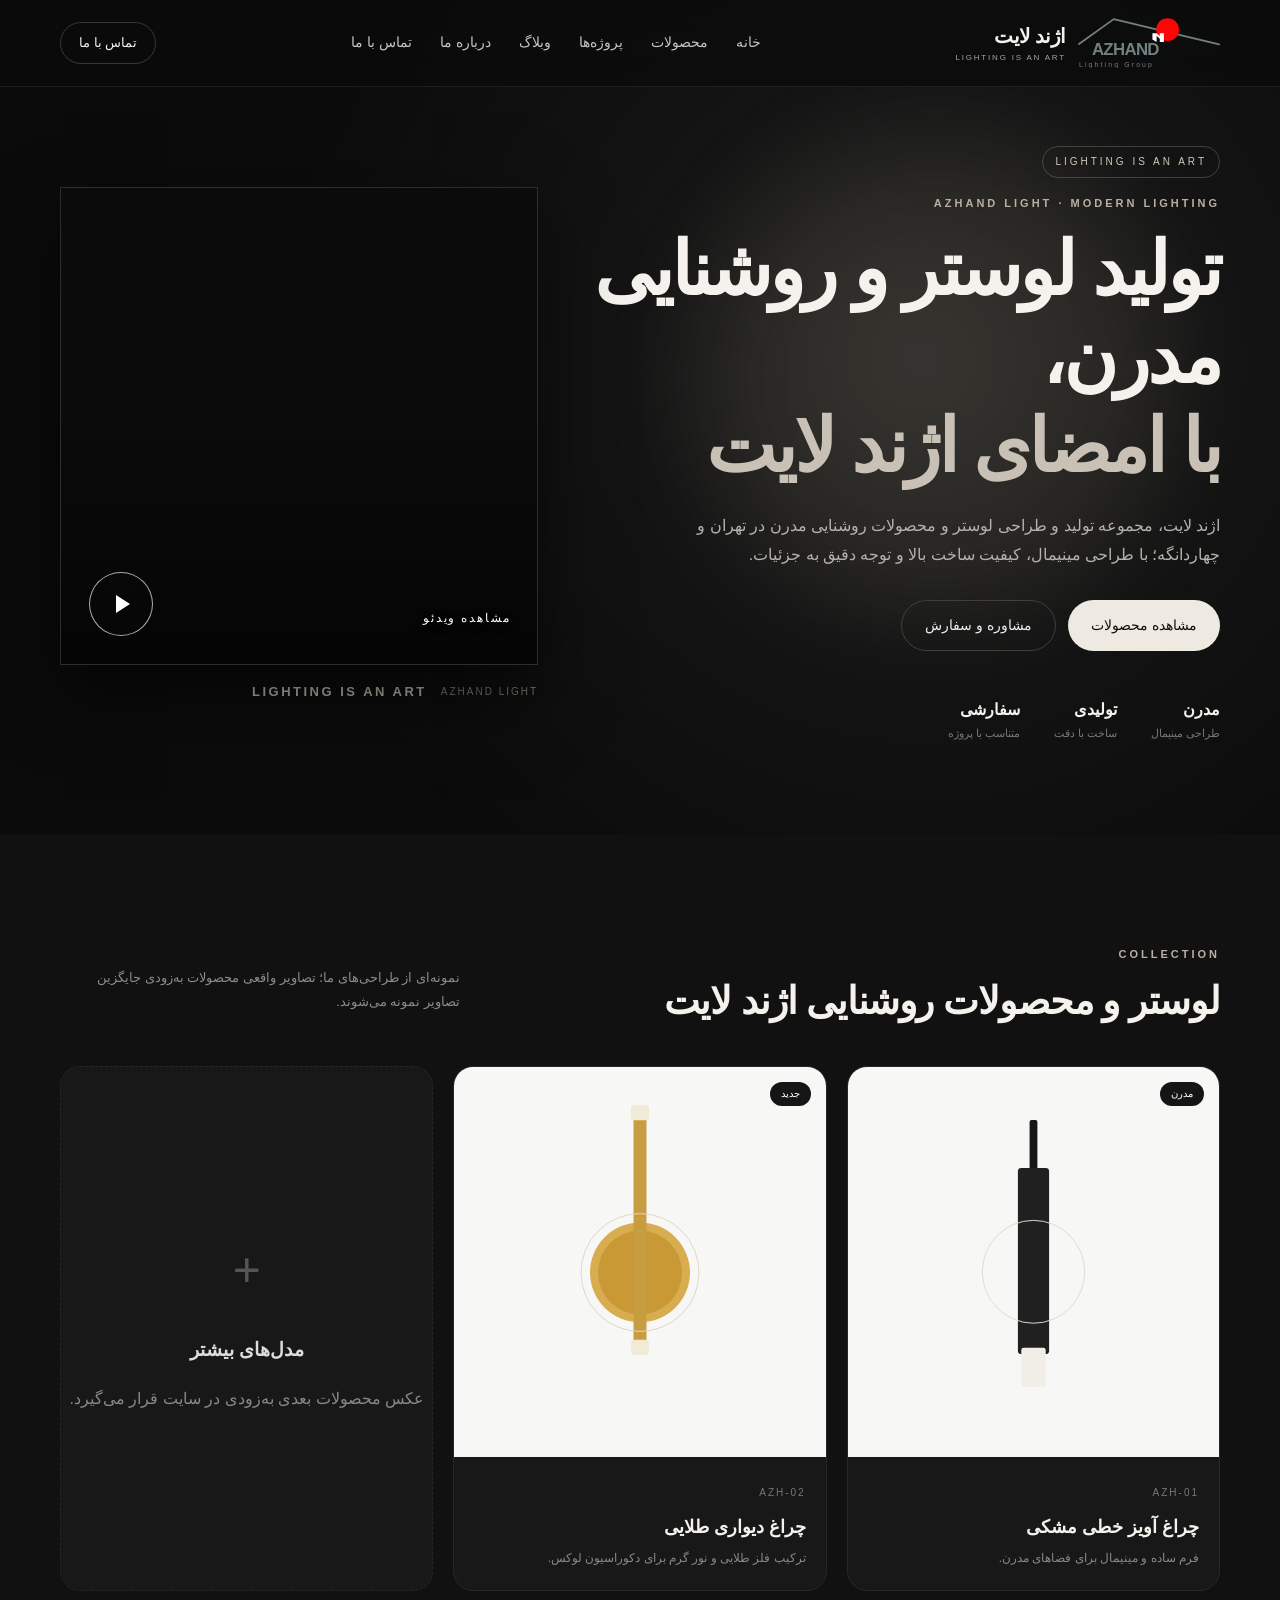
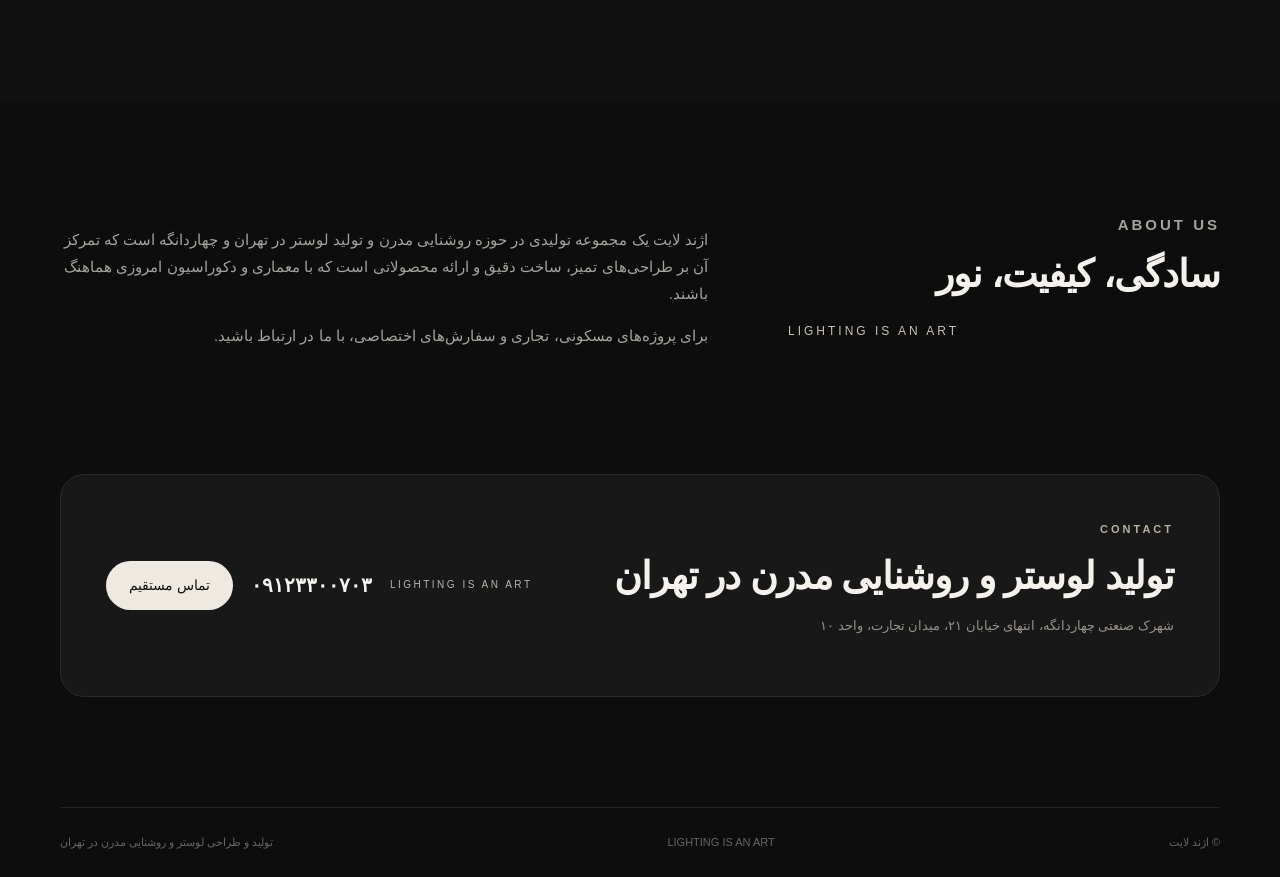
==== commit fedebc85: "Cache-bust homepage CSS after hero video positioning update" ====
--- a/index.html
+++ b/index.html
@@ -1 +1 @@
-<!doctype html><html lang="fa" dir="rtl"><head><meta charset="UTF-8"><meta name="viewport" content="width=device-width,initial-scale=1"><title>اژند لایت | تولید لوستر و روشنایی مدرن در تهران</title><meta name="description" content="اژند لایت؛ تولید و طراحی لوستر، چراغ آویز، چراغ دیواری و محصولات روشنایی مدرن در تهران و چهاردانگه. LIGHTING IS AN ART."><meta name="author" content="Azhand Lighting Group"><meta name="application-name" content="اژند لایت | Azhand Lighting Group"><meta name="robots" content="index, follow, max-image-preview:large, max-snippet:-1, max-video-preview:-1"><meta name="googlebot" content="index, follow, max-image-preview:large, max-snippet:-1, max-video-preview:-1"><meta name="theme-color" content="#0b0b0b"><meta name="format-detection" content="telephone=yes"><link rel="canonical" href="https://azhandlighit.ir/"><link rel="alternate" hreflang="fa-IR" href="https://azhandlighit.ir/"><link rel="sitemap" type="application/xml" href="https://azhandlighit.ir/sitemap.xml"><link rel="icon" type="image/svg+xml" href="images/azhand-light-logo.svg"><link rel="apple-touch-icon" href="images/azhand-light-logo.svg"><link rel="stylesheet" href="style.css"><meta property="og:type" content="website"><meta property="og:locale" content="fa_IR"><meta property="og:site_name" content="اژند لایت | Azhand Lighting Group"><meta property="og:title" content="اژند لایت | تولید لوستر و روشنایی مدرن در تهران"><meta property="og:description" content="تولید و طراحی لوستر و محصولات روشنایی مدرن اژند لایت در تهران و چهاردانگه."><meta property="og:url" content="https://azhandlighit.ir/"><meta property="og:image" content="https://azhandlighit.ir/images/azhand-light-logo.svg"><meta property="og:image:alt" content="لوگوی اژند لایت | Azhand Lighting Group"><meta name="twitter:card" content="summary"><meta name="twitter:title" content="اژند لایت | تولید لوستر و روشنایی مدرن در تهران"><meta name="twitter:description" content="تولید و طراحی لوستر، چراغ آویز، چراغ دیواری و محصولات روشنایی مدرن اژند لایت."><meta name="twitter:image" content="https://azhandlighit.ir/images/azhand-light-logo.svg"><meta name="geo.region" content="IR-23"><meta name="geo.placename" content="چهاردانگه، تهران"><script type="application/ld+json">{"@context":"https://schema.org","@graph":[{"@type":"LocalBusiness","@id":"https://azhandlighit.ir/#business","name":"اژند لایت","alternateName":["Azhand Light","Azhand Lighting Group"],"slogan":"LIGHTING IS AN ART","url":"https://azhandlighit.ir/","logo":"https://azhandlighit.ir/images/azhand-light-logo.svg","image":"https://azhandlighit.ir/images/azhand-light-logo.svg","telephone":"+989123300703","priceRange":"$$","description":"تولید و طراحی لوستر، چراغ آویز، چراغ دیواری و محصولات روشنایی مدرن در تهران و چهاردانگه.","address":{"@type":"PostalAddress","streetAddress":"شهرک صنعتی چهاردانگه، انتهای خیابان ۲۱، میدان تجارت، واحد ۱۰","addressLocality":"چهاردانگه","addressRegion":"تهران","addressCountry":"IR"},"areaServed":[{"@type":"City","name":"تهران"},{"@type":"AdministrativeArea","name":"چهاردانگه"}],"knowsAbout":["تولید لوستر","لوستر مدرن","لوستر تهران","روشنایی مدرن","چراغ آویز","چراغ دیواری","چراغ دکوراتیو","طراحی روشنایی"]},{"@type":"Organization","@id":"https://azhandlighit.ir/#organization","name":"Azhand Lighting Group","alternateName":"اژند لایت","url":"https://azhandlighit.ir/","logo":"https://azhandlighit.ir/images/azhand-light-logo.svg"},{"@type":"WebSite","@id":"https://azhandlighit.ir/#website","url":"https://azhandlighit.ir/","name":"اژند لایت","alternateName":"Azhand Light","description":"LIGHTING IS AN ART — تولید و طراحی لوستر و روشنایی مدرن در تهران","inLanguage":"fa-IR","publisher":{"@id":"https://azhandlighit.ir/#organization"}}]}</script></head><body><header class="site-header"><div class="container nav"><a class="brand" href="/" aria-label="اژند لایت - Lighting Is An Art"><img src="images/azhand-light-logo.svg" alt="لوگوی رسمی اژند لایت | Azhand Lighting Group" class="brand-logo"><span class="brand-text"><strong>اژند لایت</strong><small>LIGHTING IS AN ART</small></span></a><nav aria-label="منوی اصلی"><a href="/">خانه</a><a href="products/">محصولات</a><a href="projects/">پروژه‌ها</a><a href="magazine/">وبلاگ</a><a href="about/">درباره ما</a><a href="contact/">تماس با ما</a></nav><a class="nav-call" href="tel:09123300703">تماس با ما</a></div></header><main><section id="home" class="hero"><div class="hero-glow"></div><div class="container hero-grid"><div class="hero-copy"><div class="brand-slogan">LIGHTING IS AN ART</div><p class="eyebrow">AZHAND LIGHT · MODERN LIGHTING</p><h1>تولید لوستر و روشنایی مدرن،<br><span>با امضای اژند لایت</span></h1><p class="hero-text">اژند لایت، مجموعه تولید و طراحی لوستر و محصولات روشنایی مدرن در تهران و چهاردانگه؛ با طراحی مینیمال، کیفیت ساخت بالا و توجه دقیق به جزئیات.</p><div class="hero-actions"><a class="btn primary" href="products/">مشاهده محصولات</a><a class="btn ghost" href="contact/">مشاوره و سفارش</a></div><div class="hero-stats"><div><strong>مدرن</strong><small>طراحی مینیمال</small></div><div><strong>تولیدی</strong><small>ساخت با دقت</small></div><div><strong>سفارشی</strong><small>متناسب با پروژه</small></div></div></div><div class="hero-product"><a class="hero-video-link" href="https://stream.vidhosting.in/videos/ceb00f51.webm" target="_blank" rel="noopener noreferrer" aria-label="باز کردن ویدئوی معرفی اژند لایت"><video class="hero-video" autoplay muted loop playsinline preload="metadata" aria-label="ویدئوی معرفی اژند لایت"><source src="https://stream.vidhosting.in/videos/ceb00f51.webm" type="video/webm"></video></a><div class="floating-card"><span>AZHAND LIGHT</span><strong>Lighting Is An Art</strong></div></div></div></section><section id="products" class="section products-section"><div class="container"><div class="section-head"><div><p class="eyebrow">COLLECTION</p><h2>لوستر و محصولات روشنایی اژند لایت</h2></div><p>نمونه‌ای از طراحی‌های ما؛ تصاویر واقعی محصولات به‌زودی جایگزین تصاویر نمونه می‌شوند.</p></div><div class="products-grid"><article class="product-card featured"><div class="image-wrap"><img src="images/placeholder-black.svg" alt="نمونه چراغ آویز خطی مشکی اژند لایت"><span class="tag">مدرن</span></div><div class="product-info"><span>AZH-01</span><h3>چراغ آویز خطی مشکی</h3><p>فرم ساده و مینیمال برای فضاهای مدرن.</p></div></article><article class="product-card"><div class="image-wrap"><img src="images/placeholder-gold.svg" alt="نمونه چراغ دیواری طلایی اژند لایت"><span class="tag">جدید</span></div><div class="product-info"><span>AZH-02</span><h3>چراغ دیواری طلایی</h3><p>ترکیب فلز طلایی و نور گرم برای دکوراسیون لوکس.</p></div></article><article class="product-card coming"><div class="coming-inner"><div class="plus">+</div><h3>مدل‌های بیشتر</h3><p>عکس محصولات بعدی به‌زودی در سایت قرار می‌گیرد.</p></div></article></div></div></section><section id="about" class="section about-section"><div class="container about-grid"><div><p class="eyebrow">ABOUT US</p><h2>سادگی، کیفیت، نور</h2><div class="about-slogan">LIGHTING IS AN ART</div></div><div><p>اژند لایت یک مجموعه تولیدی در حوزه روشنایی مدرن و تولید لوستر در تهران و چهاردانگه است که تمرکز آن بر طراحی‌های تمیز، ساخت دقیق و ارائه محصولاتی است که با معماری و دکوراسیون امروزی هماهنگ باشند.</p><p>برای پروژه‌های مسکونی، تجاری و سفارش‌های اختصاصی، با ما در ارتباط باشید.</p></div></div></section><section id="contact" class="section contact-section"><div class="container contact-card"><div><p class="eyebrow">CONTACT</p><h2>تولید لوستر و روشنایی مدرن در تهران</h2><p>شهرک صنعتی چهاردانگه، انتهای خیابان ۲۱، میدان تجارت، واحد ۱۰</p></div><div class="contact-actions"><span class="contact-slogan">LIGHTING IS AN ART</span><a class="phone" href="tel:09123300703">۰۹۱۲۳۳۰۰۷۰۳</a><a class="btn primary" href="contact/">تماس مستقیم</a></div></div></section></main><footer><div class="container footer-inner"><span>© اژند لایت</span><span>LIGHTING IS AN ART</span><span>تولید و طراحی لوستر و روشنایی مدرن در تهران</span></div></footer><script src="script.js"></script></body></html>+<!doctype html><html lang="fa" dir="rtl"><head><meta charset="UTF-8"><meta name="viewport" content="width=device-width,initial-scale=1"><title>اژند لایت | تولید لوستر و روشنایی مدرن در تهران</title><meta name="description" content="اژند لایت؛ تولید و طراحی لوستر، چراغ آویز، چراغ دیواری و محصولات روشنایی مدرن در تهران و چهاردانگه. LIGHTING IS AN ART."><meta name="author" content="Azhand Lighting Group"><meta name="application-name" content="اژند لایت | Azhand Lighting Group"><meta name="robots" content="index, follow, max-image-preview:large, max-snippet:-1, max-video-preview:-1"><meta name="googlebot" content="index, follow, max-image-preview:large, max-snippet:-1, max-video-preview:-1"><meta name="theme-color" content="#0b0b0b"><meta name="format-detection" content="telephone=yes"><link rel="canonical" href="https://azhandlighit.ir/"><link rel="alternate" hreflang="fa-IR" href="https://azhandlighit.ir/"><link rel="sitemap" type="application/xml" href="https://azhandlighit.ir/sitemap.xml"><link rel="icon" type="image/svg+xml" href="images/azhand-light-logo.svg"><link rel="apple-touch-icon" href="images/azhand-light-logo.svg"><link rel="stylesheet" href="style.css?v=20260817-3"><meta property="og:type" content="website"><meta property="og:locale" content="fa_IR"><meta property="og:site_name" content="اژند لایت | Azhand Lighting Group"><meta property="og:title" content="اژند لایت | تولید لوستر و روشنایی مدرن در تهران"><meta property="og:description" content="تولید و طراحی لوستر و محصولات روشنایی مدرن اژند لایت در تهران و چهاردانگه."><meta property="og:url" content="https://azhandlighit.ir/"><meta property="og:image" content="https://azhandlighit.ir/images/azhand-light-logo.svg"><meta property="og:image:alt" content="لوگوی اژند لایت | Azhand Lighting Group"><meta name="twitter:card" content="summary"><meta name="twitter:title" content="اژند لایت | تولید لوستر و روشنایی مدرن در تهران"><meta name="twitter:description" content="تولید و طراحی لوستر، چراغ آویز، چراغ دیواری و محصولات روشنایی مدرن اژند لایت."><meta name="twitter:image" content="https://azhandlighit.ir/images/azhand-light-logo.svg"><meta name="geo.region" content="IR-23"><meta name="geo.placename" content="چهاردانگه، تهران"><script type="application/ld+json">{"@context":"https://schema.org","@graph":[{"@type":"LocalBusiness","@id":"https://azhandlighit.ir/#business","name":"اژند لایت","alternateName":["Azhand Light","Azhand Lighting Group"],"slogan":"LIGHTING IS AN ART","url":"https://azhandlighit.ir/","logo":"https://azhandlighit.ir/images/azhand-light-logo.svg","image":"https://azhandlighit.ir/images/azhand-light-logo.svg","telephone":"+989123300703","priceRange":"$$","description":"تولید و طراحی لوستر، چراغ آویز، چراغ دیواری و محصولات روشنایی مدرن در تهران و چهاردانگه.","address":{"@type":"PostalAddress","streetAddress":"شهرک صنعتی چهاردانگه، انتهای خیابان ۲۱، میدان تجارت، واحد ۱۰","addressLocality":"چهاردانگه","addressRegion":"تهران","addressCountry":"IR"},"areaServed":[{"@type":"City","name":"تهران"},{"@type":"AdministrativeArea","name":"چهاردانگه"}],"knowsAbout":["تولید لوستر","لوستر مدرن","لوستر تهران","روشنایی مدرن","چراغ آویز","چراغ دیواری","چراغ دکوراتیو","طراحی روشنایی"]},{"@type":"Organization","@id":"https://azhandlighit.ir/#organization","name":"Azhand Lighting Group","alternateName":"اژند لایت","url":"https://azhandlighit.ir/","logo":"https://azhandlighit.ir/images/azhand-light-logo.svg"},{"@type":"WebSite","@id":"https://azhandlighit.ir/#website","url":"https://azhandlighit.ir/","name":"اژند لایت","alternateName":"Azhand Light","description":"LIGHTING IS AN ART — تولید و طراحی لوستر و روشنایی مدرن در تهران","inLanguage":"fa-IR","publisher":{"@id":"https://azhandlighit.ir/#organization"}}]}</script></head><body><header class="site-header"><div class="container nav"><a class="brand" href="/" aria-label="اژند لایت - Lighting Is An Art"><img src="images/azhand-light-logo.svg" alt="لوگوی رسمی اژند لایت | Azhand Lighting Group" class="brand-logo"><span class="brand-text"><strong>اژند لایت</strong><small>LIGHTING IS AN ART</small></span></a><nav aria-label="منوی اصلی"><a href="/">خانه</a><a href="products/">محصولات</a><a href="projects/">پروژه‌ها</a><a href="magazine/">وبلاگ</a><a href="about/">درباره ما</a><a href="contact/">تماس با ما</a></nav><a class="nav-call" href="tel:09123300703">تماس با ما</a></div></header><main><section id="home" class="hero"><div class="hero-glow"></div><div class="container hero-grid"><div class="hero-copy"><div class="brand-slogan">LIGHTING IS AN ART</div><p class="eyebrow">AZHAND LIGHT · MODERN LIGHTING</p><h1>تولید لوستر و روشنایی مدرن،<br><span>با امضای اژند لایت</span></h1><p class="hero-text">اژند لایت، مجموعه تولید و طراحی لوستر و محصولات روشنایی مدرن در تهران و چهاردانگه؛ با طراحی مینیمال، کیفیت ساخت بالا و توجه دقیق به جزئیات.</p><div class="hero-actions"><a class="btn primary" href="products/">مشاهده محصولات</a><a class="btn ghost" href="contact/">مشاوره و سفارش</a></div><div class="hero-stats"><div><strong>مدرن</strong><small>طراحی مینیمال</small></div><div><strong>تولیدی</strong><small>ساخت با دقت</small></div><div><strong>سفارشی</strong><small>متناسب با پروژه</small></div></div></div><div class="hero-product"><div class="hero-video-shell"><a class="hero-video-link" href="https://stream.vidhosting.in/videos/ceb00f51.webm" target="_blank" rel="noopener noreferrer" aria-label="باز کردن ویدئوی معرفی اژند لایت"><video class="hero-video" autoplay muted loop playsinline preload="auto" aria-label="ویدئوی معرفی اژند لایت"><source src="https://stream.vidhosting.in/videos/ceb00f51.webm" type="video/webm"></video><span class="hero-video-shade"></span><span class="hero-video-play" aria-hidden="true"><span></span></span><span class="hero-video-label">مشاهده ویدئو</span></a><div class="hero-video-caption"><span>AZHAND LIGHT</span><strong>LIGHTING IS AN ART</strong></div></div></div></div></section><section id="products" class="section products-section"><div class="container"><div class="section-head"><div><p class="eyebrow">COLLECTION</p><h2>لوستر و محصولات روشنایی اژند لایت</h2></div><p>نمونه‌ای از طراحی‌های ما؛ تصاویر واقعی محصولات به‌زودی جایگزین تصاویر نمونه می‌شوند.</p></div><div class="products-grid"><article class="product-card featured"><div class="image-wrap"><img src="images/placeholder-black.svg" alt="نمونه چراغ آویز خطی مشکی اژند لایت"><span class="tag">مدرن</span></div><div class="product-info"><span>AZH-01</span><h3>چراغ آویز خطی مشکی</h3><p>فرم ساده و مینیمال برای فضاهای مدرن.</p></div></article><article class="product-card"><div class="image-wrap"><img src="images/placeholder-gold.svg" alt="نمونه چراغ دیواری طلایی اژند لایت"><span class="tag">جدید</span></div><div class="product-info"><span>AZH-02</span><h3>چراغ دیواری طلایی</h3><p>ترکیب فلز طلایی و نور گرم برای دکوراسیون لوکس.</p></div></article><article class="product-card coming"><div class="coming-inner"><div class="plus">+</div><h3>مدل‌های بیشتر</h3><p>عکس محصولات بعدی به‌زودی در سایت قرار می‌گیرد.</p></div></article></div></div></section><section id="about" class="section about-section"><div class="container about-grid"><div><p class="eyebrow">ABOUT US</p><h2>سادگی، کیفیت، نور</h2><div class="about-slogan">LIGHTING IS AN ART</div></div><div><p>اژند لایت یک مجموعه تولیدی در حوزه روشنایی مدرن و تولید لوستر در تهران و چهاردانگه است که تمرکز آن بر طراحی‌های تمیز، ساخت دقیق و ارائه محصولاتی است که با معماری و دکوراسیون امروزی هماهنگ باشند.</p><p>برای پروژه‌های مسکونی، تجاری و سفارش‌های اختصاصی، با ما در ارتباط باشید.</p></div></div></section><section id="contact" class="section contact-section"><div class="container contact-card"><div><p class="eyebrow">CONTACT</p><h2>تولید لوستر و روشنایی مدرن در تهران</h2><p>شهرک صنعتی چهاردانگه، انتهای خیابان ۲۱، میدان تجارت، واحد ۱۰</p></div><div class="contact-actions"><span class="contact-slogan">LIGHTING IS AN ART</span><a class="phone" href="tel:09123300703">۰۹۱۲۳۳۰۰۷۰۳</a><a class="btn primary" href="contact/">تماس مستقیم</a></div></div></section></main><footer><div class="container footer-inner"><span>© اژند لایت</span><span>LIGHTING IS AN ART</span><span>تولید و طراحی لوستر و روشنایی مدرن در تهران</span></div></footer><script src="script.js"></script></body></html>
--- a/style.css
+++ b/style.css
@@ -1 +1 @@
-*{box-sizing:border-box}html{scroll-behavior:smooth}body{margin:0;background:#0b0b0b;color:#f5f2ed;font-family:Vazirmatn,Arial,sans-serif;line-height:1.8}a{color:inherit;text-decoration:none}.container{width:min(1160px,92%);margin:auto}.site-header{position:fixed;top:0;left:0;right:0;z-index:20;background:rgba(11,11,11,.84);backdrop-filter:blur(16px);border-bottom:1px solid rgba(255,255,255,.08)}.nav{height:86px;display:flex;align-items:center;justify-content:space-between;gap:24px}.brand{display:flex;align-items:center;gap:12px;min-width:240px}.brand-logo{width:142px;height:58px;object-fit:contain;opacity:1}.brand-text{display:flex;flex-direction:column;line-height:1.2}.brand-text strong{font-size:20px;font-weight:800;letter-spacing:-.5px}.brand-text small{font-size:8px;letter-spacing:1.8px;color:#aaa39a;margin-top:5px;direction:ltr}.nav nav{display:flex;gap:28px;color:#c7c4bf;font-size:14px}.nav nav a:hover{color:#fff}.nav-call{border:1px solid rgba(255,255,255,.18);padding:8px 18px;border-radius:30px;font-size:13px}.hero{min-height:760px;position:relative;overflow:hidden;padding:145px 0 90px;background:radial-gradient(circle at 72% 43%,#2a2926 0,#141414 28%,#0b0b0b 62%)}.hero-glow{position:absolute;width:480px;height:480px;border-radius:50%;right:8%;top:140px;background:rgba(202,190,169,.08);filter:blur(50px)}.hero-grid{display:grid;grid-template-columns:1.05fr .95fr;align-items:center;gap:50px;position:relative}.brand-slogan{display:inline-flex;padding:6px 12px;border:1px solid rgba(201,193,181,.25);border-radius:30px;color:#d2c8ba;font-size:10px;letter-spacing:3px;margin-bottom:16px;direction:ltr}.eyebrow{font-size:11px;letter-spacing:3px;color:#b9b0a3;margin:0 0 12px;font-weight:600}.hero h1{font-size:clamp(42px,6vw,74px);line-height:1.2;margin:0 0 20px;letter-spacing:-3px}.hero h1 span{color:#c9c1b5}.hero-text{color:#b5b1ac;max-width:590px;font-size:16px}.hero-actions{display:flex;gap:12px;margin:30px 0}.btn{display:inline-flex;align-items:center;justify-content:center;padding:12px 23px;border-radius:30px;font-size:14px;transition:.2s}.primary{background:#eee9e1;color:#111}.primary:hover{transform:translateY(-2px);background:#fff}.ghost{border:1px solid #403f3c;color:#eee}.ghost:hover{border-color:#777}.hero-stats{display:flex;gap:34px;margin-top:45px}.hero-stats div{display:flex;flex-direction:column}.hero-stats strong{font-size:16px}.hero-stats small{font-size:11px;color:#777}.hero-product{height:570px;display:flex;align-items:center;justify-content:center;position:relative}.hero-product img,.hero-product .hero-video{height:520px;width:520px;max-width:85%;object-fit:cover;border-radius:0;display:block;filter:drop-shadow(0 35px 35px rgba(0,0,0,.55));z-index:2;background:#101010}.hero-product .hero-video{aspect-ratio:1/1}.product-orbit{display:none}.floating-card{position:absolute;bottom:35px;left:5px;background:rgba(19,19,19,.82);border:1px solid rgba(255,255,255,.1);padding:15px 20px;border-radius:14px;z-index:3}.floating-card span{display:block;color:#8f8c87;font-size:10px;letter-spacing:2px}.floating-card strong{font-size:13px}.section{padding:110px 0}.products-section{background:#111}.section-head{display:flex;align-items:end;justify-content:space-between;gap:40px;margin-bottom:40px}.section-head h2,.about-section h2,.contact-section h2{font-size:38px;line-height:1.3;margin:0;letter-spacing:-1px}.section-head>p{color:#8f8c87;max-width:400px;font-size:13px}.products-grid{display:grid;grid-template-columns:repeat(3,1fr);gap:20px}.product-card{background:#181818;border:1px solid #272727;border-radius:20px;overflow:hidden;transition:.3s}.product-card:hover{transform:translateY(-5px);border-color:#414141}.image-wrap{height:390px;background:#f7f7f5;display:flex;align-items:center;justify-content:center;position:relative}.image-wrap img{height:90%;max-width:90%;object-fit:contain}.product-card:first-child .image-wrap img{height:78%}.tag{position:absolute;top:15px;right:15px;background:#151515;color:#fff;border-radius:20px;padding:3px 11px;font-size:10px}.product-info{padding:20px}.product-info>span{color:#777;font-size:10px;letter-spacing:2px}.product-info h3{margin:5px 0;font-size:18px}.product-info p{color:#888;font-size:12px;margin:0}.coming{min-height:465px;display:flex;align-items:center;justify-content:center;border-style:dashed}.coming-inner{text-align:center;color:#888}.coming-inner .plus{font-size:48px;font-weight:200;color:#555}.coming-inner h3{color:#ddd}.about-section{background:#0d0d0d}.about-grid{display:grid;grid-template-columns:.8fr 1.2fr;gap:80px}.about-grid p{color:#a6a29d;font-size:15px}.about-slogan{margin-top:22px;color:#c9c1b5;font-size:12px;letter-spacing:3px;direction:ltr}.contact-section{padding-top:0;background:#0d0d0d}.contact-card{background:#181818;border:1px solid #292929;border-radius:24px;padding:45px;display:flex;align-items:center;justify-content:space-between;gap:30px}.contact-card p:not(.eyebrow){color:#96918a;font-size:13px}.contact-actions{display:flex;align-items:center;gap:18px;flex-wrap:wrap}.contact-slogan{font-size:10px;letter-spacing:2.5px;color:#bdb4a8;direction:ltr}.phone{font-size:20px;font-weight:700;direction:ltr}.footer-inner{border-top:1px solid #242424;padding:25px 0;color:#666;font-size:11px;display:flex;justify-content:space-between;gap:18px;direction:rtl}footer{background:#0d0d0d}@media(max-width:850px){.nav nav{display:none}.nav{height:76px}.brand-logo{width:112px;height:48px}.brand-text strong{font-size:17px}.hero{padding-top:120px}.hero-grid,.about-grid{grid-template-columns:1fr}.hero-product{height:470px;order:-1}.hero-product img,.hero-product .hero-video{height:410px;width:410px;max-width:82%;}.products-grid{grid-template-columns:1fr 1fr}.section-head{display:block}.section-head>p{margin-top:15px}.contact-card{display:block}.contact-actions{margin-top:25px}}@media(max-width:560px){.brand{min-width:0;gap:7px}.brand-logo{width:88px;height:42px}.brand-text small{font-size:6px;letter-spacing:1px}.brand-text strong{font-size:15px}.nav-call{display:none}.hero h1{font-size:43px}.hero-stats{gap:16px}.hero-product{height:390px}.hero-product img,.hero-product .hero-video{height:350px;width:350px;max-width:88%;}.products-grid{grid-template-columns:1fr}.image-wrap{height:360px}.section{padding:75px 0}.contact-card{padding:28px}.section-head h2,.about-section h2,.contact-section h2{font-size:30px}.footer-inner{flex-direction:column;gap:5px}.brand-slogan{font-size:8px;letter-spacing:2px}}+*{box-sizing:border-box}html{scroll-behavior:smooth}body{margin:0;background:#0b0b0b;color:#f5f2ed;font-family:Vazirmatn,Arial,sans-serif;line-height:1.8}a{color:inherit;text-decoration:none}.container{width:min(1160px,92%);margin:auto}.site-header{position:fixed;top:0;left:0;right:0;z-index:20;background:rgba(11,11,11,.84);backdrop-filter:blur(16px);border-bottom:1px solid rgba(255,255,255,.08)}.nav{height:86px;display:flex;align-items:center;justify-content:space-between;gap:24px}.brand{display:flex;align-items:center;gap:12px;min-width:240px}.brand-logo{width:142px;height:58px;object-fit:contain;opacity:1}.brand-text{display:flex;flex-direction:column;line-height:1.2}.brand-text strong{font-size:20px;font-weight:800;letter-spacing:-.5px}.brand-text small{font-size:8px;letter-spacing:1.8px;color:#aaa39a;margin-top:5px;direction:ltr}.nav nav{display:flex;gap:28px;color:#c7c4bf;font-size:14px}.nav nav a:hover{color:#fff}.nav-call{border:1px solid rgba(255,255,255,.18);padding:8px 18px;border-radius:30px;font-size:13px}.hero{min-height:760px;position:relative;overflow:hidden;padding:145px 0 90px;background:radial-gradient(circle at 72% 43%,#2a2926 0,#141414 28%,#0b0b0b 62%)}.hero-glow{position:absolute;width:480px;height:480px;border-radius:50%;right:8%;top:140px;background:rgba(202,190,169,.08);filter:blur(50px)}.hero-grid{display:grid;grid-template-columns:1.15fr .85fr;align-items:center;gap:35px;position:relative}.brand-slogan{display:inline-flex;padding:6px 12px;border:1px solid rgba(201,193,181,.25);border-radius:30px;color:#d2c8ba;font-size:10px;letter-spacing:3px;margin-bottom:16px;direction:ltr}.eyebrow{font-size:11px;letter-spacing:3px;color:#b9b0a3;margin:0 0 12px;font-weight:600}.hero h1{font-size:clamp(42px,6vw,74px);line-height:1.2;margin:0 0 20px;letter-spacing:-3px}.hero h1 span{color:#c9c1b5}.hero-text{color:#b5b1ac;max-width:590px;font-size:16px}.hero-actions{display:flex;gap:12px;margin:30px 0}.btn{display:inline-flex;align-items:center;justify-content:center;padding:12px 23px;border-radius:30px;font-size:14px;transition:.2s}.primary{background:#eee9e1;color:#111}.primary:hover{transform:translateY(-2px);background:#fff}.ghost{border:1px solid #403f3c;color:#eee}.ghost:hover{border-color:#777}.hero-stats{display:flex;gap:34px;margin-top:45px}.hero-stats div{display:flex;flex-direction:column}.hero-stats strong{font-size:16px}.hero-stats small{font-size:11px;color:#777}.hero-product{height:600px;display:flex;align-items:center;justify-content:flex-start;position:relative}.hero-video-shell{width:min(590px,100%);display:flex;flex-direction:column;align-items:flex-start}.hero-video-link{position:relative;width:min(590px,100%);aspect-ratio:1/1;display:block;overflow:hidden;background:#101010;border:1px solid rgba(255,255,255,.12);box-shadow:0 30px 70px rgba(0,0,0,.6);isolation:isolate}.hero-product .hero-video{width:100%;height:100%;object-fit:cover;display:block;filter:saturate(1.08) contrast(1.04) brightness(.92);background:#101010;transition:transform .45s ease,filter .45s ease}.hero-video-link:hover .hero-video{transform:scale(1.025);filter:saturate(1.12) contrast(1.06) brightness(1)}.hero-video-shade{position:absolute;inset:0;background:linear-gradient(180deg,rgba(0,0,0,0) 45%,rgba(0,0,0,.58) 100%);pointer-events:none}.hero-video-play{position:absolute;left:28px;bottom:28px;width:64px;height:64px;border:1px solid rgba(255,255,255,.65);border-radius:50%;background:rgba(10,10,10,.55);backdrop-filter:blur(8px);display:grid;place-items:center;pointer-events:none}.hero-video-play span{width:0;height:0;border-top:9px solid transparent;border-bottom:9px solid transparent;border-left:14px solid #fff;margin-left:4px}.hero-video-label{position:absolute;right:26px;bottom:34px;font-size:12px;letter-spacing:1.8px;color:#fff;direction:rtl;pointer-events:none;text-shadow:0 2px 10px rgba(0,0,0,.55)}.hero-video-caption{display:flex;align-items:center;gap:14px;margin-top:15px;color:#b8b1a7}.hero-video-caption span{font-size:10px;letter-spacing:2px;color:#7f7970}.hero-video-caption strong{font-size:13px;letter-spacing:2.5px;direction:ltr}.section{padding:110px 0}.products-section{background:#111}.section-head{display:flex;align-items:end;justify-content:space-between;gap:40px;margin-bottom:40px}.section-head h2,.about-section h2,.contact-section h2{font-size:38px;line-height:1.3;margin:0;letter-spacing:-1px}.section-head>p{color:#8f8c87;max-width:400px;font-size:13px}.products-grid{display:grid;grid-template-columns:repeat(3,1fr);gap:20px}.product-card{background:#181818;border:1px solid #272727;border-radius:20px;overflow:hidden;transition:.3s}.product-card:hover{transform:translateY(-5px);border-color:#414141}.image-wrap{height:390px;background:#f7f7f5;display:flex;align-items:center;justify-content:center;position:relative}.image-wrap img{height:90%;max-width:90%;object-fit:contain}.product-card:first-child .image-wrap img{height:78%}.tag{position:absolute;top:15px;right:15px;background:#151515;color:#fff;border-radius:20px;padding:3px 11px;font-size:10px}.product-info{padding:20px}.product-info>span{color:#777;font-size:10px;letter-spacing:2px}.product-info h3{margin:5px 0;font-size:18px}.product-info p{color:#888;font-size:12px;margin:0}.coming{min-height:465px;display:flex;align-items:center;justify-content:center;border-style:dashed}.coming-inner{text-align:center;color:#888}.coming-inner .plus{font-size:48px;font-weight:200;color:#555}.coming-inner h3{color:#ddd}.about-section{background:#0d0d0d}.about-grid{display:grid;grid-template-columns:.8fr 1.2fr;gap:80px}.about-grid p{color:#a6a29d;font-size:15px}.about-slogan{margin-top:22px;color:#c9c1b5;font-size:12px;letter-spacing:3px;direction:ltr}.contact-section{padding-top:0;background:#0d0d0d}.contact-card{background:#181818;border:1px solid #292929;border-radius:24px;padding:45px;display:flex;align-items:center;justify-content:space-between;gap:30px}.contact-card p:not(.eyebrow){color:#96918a;font-size:13px}.contact-actions{display:flex;align-items:center;gap:18px;flex-wrap:wrap}.contact-slogan{font-size:10px;letter-spacing:2.5px;color:#bdb4a8;direction:ltr}.phone{font-size:20px;font-weight:700;direction:ltr}.footer-inner{border-top:1px solid #242424;padding:25px 0;color:#666;font-size:11px;display:flex;justify-content:space-between;gap:18px;direction:rtl}footer{background:#0d0d0d}@media(max-width:850px){.nav nav{display:none}.nav{height:76px}.brand-logo{width:112px;height:48px}.brand-text strong{font-size:17px}.hero{padding-top:120px}.hero-grid,.about-grid{grid-template-columns:1fr}.hero-product{height:auto;order:-1;align-items:center;justify-content:flex-start}.hero-video-shell{width:min(560px,94vw)}.hero-video-link{width:100%}.products-grid{grid-template-columns:1fr 1fr}.section-head{display:block}.section-head>p{margin-top:15px}.contact-card{display:block}.contact-actions{margin-top:25px}}@media(max-width:560px){.brand{min-width:0;gap:7px}.brand-logo{width:88px;height:42px}.brand-text small{font-size:6px;letter-spacing:1px}.brand-text strong{font-size:15px}.nav-call{display:none}.hero h1{font-size:43px}.hero-stats{gap:16px}.hero-product{height:auto}.hero-video-shell{width:100%}.hero-video-link{width:100%}.hero-video-play{left:18px;bottom:18px;width:54px;height:54px}.hero-video-label{right:18px;bottom:26px;font-size:10px}.hero-video-caption{margin-top:10px}.products-grid{grid-template-columns:1fr}.image-wrap{height:360px}.section{padding:75px 0}.contact-card{padding:28px}.section-head h2,.about-section h2,.contact-section h2{font-size:30px}.footer-inner{flex-direction:column;gap:5px}.brand-slogan{font-size:8px;letter-spacing:2px}}
